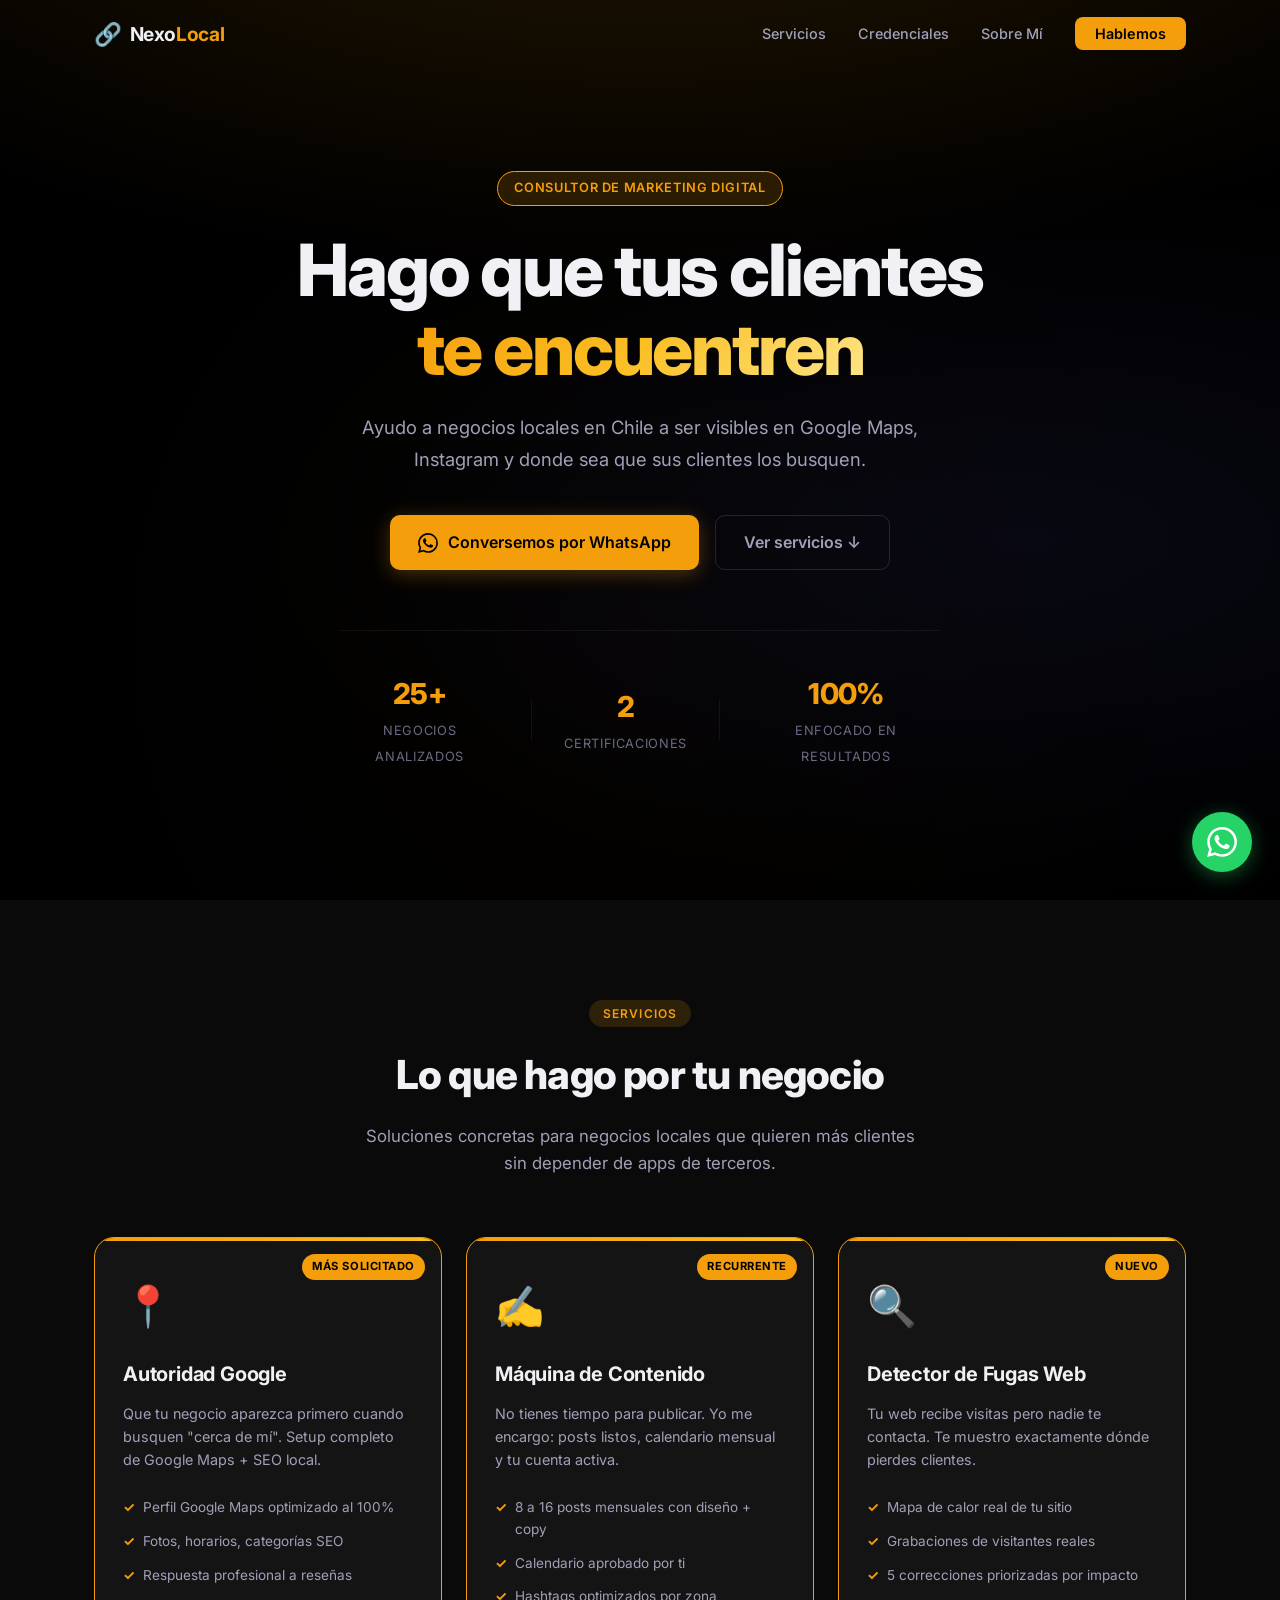
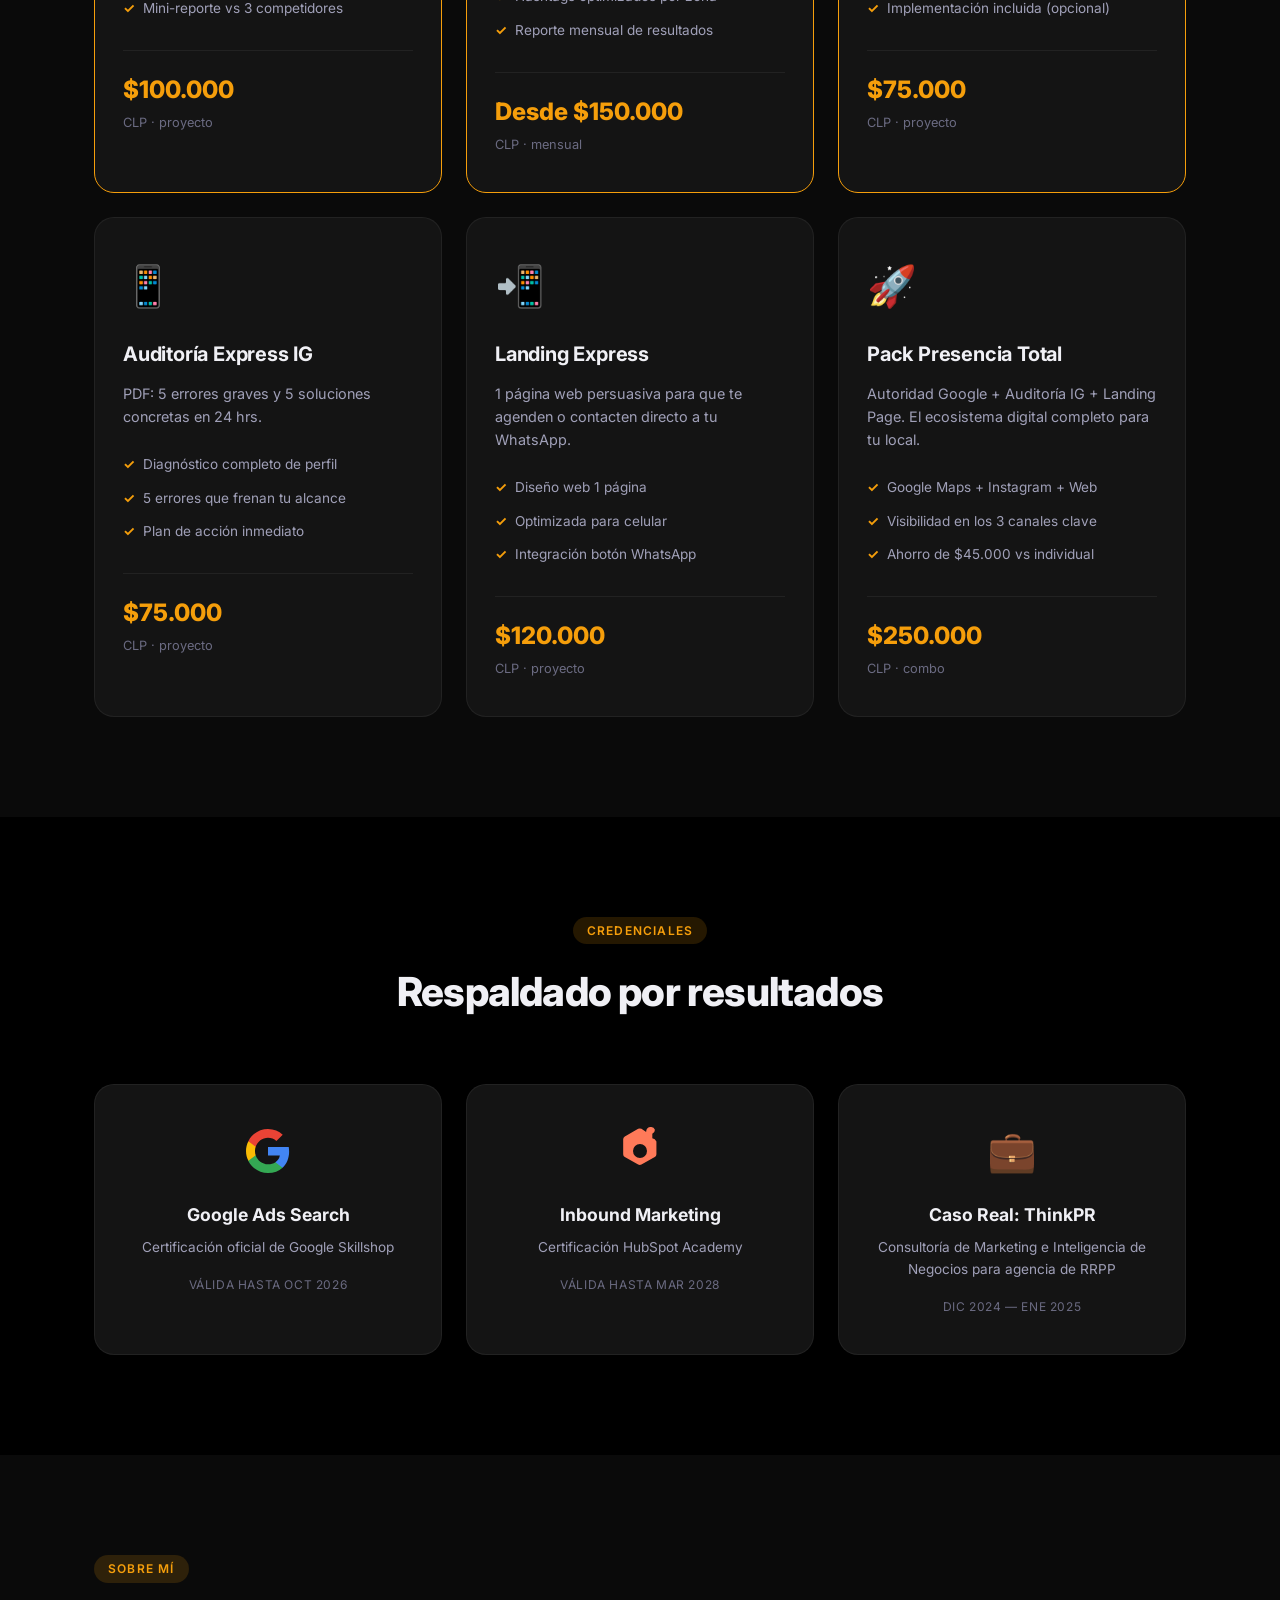
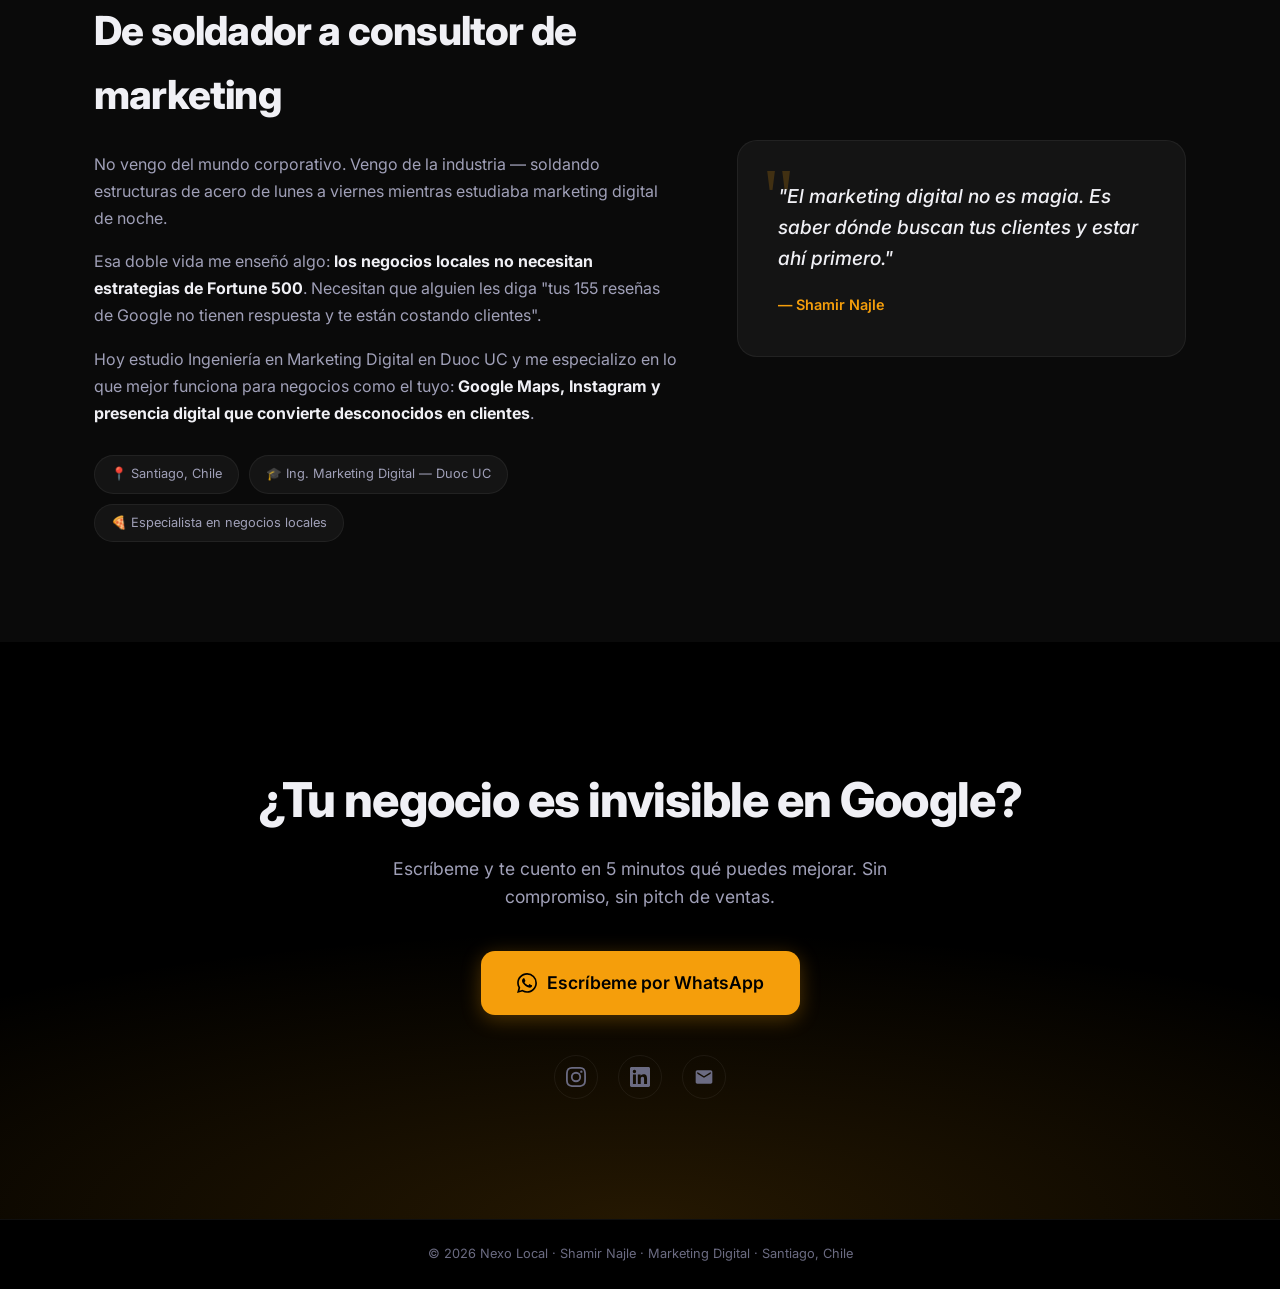
==== index.html @ 5f59056c "feat: restructure services with 3 hyper-niched offers (Autoridad Google, Máquina de Contenido, Detec" ====
<!DOCTYPE html>
<html lang="es">

<head>
    <meta charset="UTF-8">
    <meta name="viewport" content="width=device-width, initial-scale=1.0">
    <title>Nexo Local | Marketing Digital para Negocios Locales</title>
    <meta name="description"
        content="Consultor de Marketing Digital especializado en negocios locales. Google Maps, Instagram, presencia digital. Santiago, Chile.">

    <!-- Open Graph -->
    <meta property="og:title" content="Nexo Local | Marketing Digital para Negocios Locales">
    <meta property="og:description" content="Ayudo a negocios locales a ser visibles donde sus clientes los buscan.">
    <meta property="og:type" content="website">
    <meta property="og:locale" content="es_CL">

    <!-- Fonts -->
    <link rel="preconnect" href="https://fonts.googleapis.com">
    <link rel="preconnect" href="https://fonts.gstatic.com" crossorigin>
    <link href="https://fonts.googleapis.com/css2?family=Inter:wght@300;400;500;600;700;800&display=swap"
        rel="stylesheet">

    <!-- Styles -->
    <link rel="stylesheet" href="style.css">

    <!-- Favicon -->
    <link rel="icon" type="image/svg+xml"
        href="data:image/svg+xml,<svg xmlns='http://www.w3.org/2000/svg' viewBox='0 0 100 100'><text y='.9em' font-size='90'>🔗</text></svg>">
</head>

<body>
    <!-- Navigation -->
    <nav class="navbar" id="navbar">
        <div class="nav-container">
            <a href="#" class="nav-logo">
                <span class="logo-icon">🔗</span>
                <span class="logo-text">Nexo<span class="logo-accent">Local</span></span>
            </a>
            <ul class="nav-links" id="navLinks">
                <li><a href="#servicios">Servicios</a></li>
                <li><a href="#credenciales">Credenciales</a></li>
                <li><a href="#sobre-mi">Sobre Mí</a></li>
                <li><a href="#contacto" class="nav-cta">Hablemos</a></li>
            </ul>
            <button class="nav-toggle" id="navToggle" aria-label="Abrir menú">
                <span></span>
                <span></span>
                <span></span>
            </button>
        </div>
    </nav>

    <!-- Hero Section -->
    <section class="hero" id="hero">
        <div class="hero-bg"></div>
        <div class="hero-content">
            <div class="hero-badge animate-in">Consultor de Marketing Digital</div>
            <h1 class="hero-title animate-in">
                Hago que tus clientes <br>
                <span class="gradient-text">te encuentren</span>
            </h1>
            <p class="hero-subtitle animate-in">
                Ayudo a negocios locales en Chile a ser visibles en Google Maps, Instagram
                y donde sea que sus clientes los busquen.
            </p>
            <div class="hero-cta animate-in">
                <a href="https://wa.me/56956224411?text=Hola%20Shamir!%20Vi%20tu%20web%20y%20me%20interesa%20saber%20más."
                    class="btn btn-primary" target="_blank" rel="noopener">
                    <svg class="btn-icon" viewBox="0 0 24 24" fill="currentColor">
                        <path
                            d="M17.472 14.382c-.297-.149-1.758-.867-2.03-.967-.273-.099-.471-.148-.67.15-.197.297-.767.966-.94 1.164-.173.199-.347.223-.644.075-.297-.15-1.255-.463-2.39-1.475-.883-.788-1.48-1.761-1.653-2.059-.173-.297-.018-.458.13-.606.134-.133.298-.347.446-.52.149-.174.198-.298.298-.497.099-.198.05-.371-.025-.52-.075-.149-.669-1.612-.916-2.207-.242-.579-.487-.5-.669-.51-.173-.008-.371-.01-.57-.01-.198 0-.52.074-.792.372-.272.297-1.04 1.016-1.04 2.479 0 1.462 1.065 2.875 1.213 3.074.149.198 2.096 3.2 5.077 4.487.709.306 1.262.489 1.694.625.712.227 1.36.195 1.871.118.571-.085 1.758-.719 2.006-1.413.248-.694.248-1.289.173-1.413-.074-.124-.272-.198-.57-.347m-5.421 7.403h-.004a9.87 9.87 0 01-5.031-1.378l-.361-.214-3.741.982.998-3.648-.235-.374a9.86 9.86 0 01-1.51-5.26c.001-5.45 4.436-9.884 9.888-9.884 2.64 0 5.122 1.03 6.988 2.898a9.825 9.825 0 012.893 6.994c-.003 5.45-4.437 9.884-9.885 9.884m8.413-18.297A11.815 11.815 0 0012.05 0C5.495 0 .16 5.335.157 11.892c0 2.096.547 4.142 1.588 5.945L.057 24l6.305-1.654a11.882 11.882 0 005.683 1.448h.005c6.554 0 11.89-5.335 11.893-11.893a11.821 11.821 0 00-3.48-8.413z" />
                    </svg>
                    Conversemos por WhatsApp
                </a>
                <a href="#servicios" class="btn btn-secondary">Ver servicios ↓</a>
            </div>
            <div class="hero-stats animate-in">
                <div class="stat">
                    <span class="stat-number">25+</span>
                    <span class="stat-label">Negocios analizados</span>
                </div>
                <div class="stat-divider"></div>
                <div class="stat">
                    <span class="stat-number">2</span>
                    <span class="stat-label">Certificaciones</span>
                </div>
                <div class="stat-divider"></div>
                <div class="stat">
                    <span class="stat-number">100%</span>
                    <span class="stat-label">Enfocado en resultados</span>
                </div>
            </div>
        </div>
    </section>

    <!-- Services Section -->
    <section class="services" id="servicios">
        <div class="container">
            <div class="section-header animate-in">
                <span class="section-tag">Servicios</span>
                <h2 class="section-title">Lo que hago por tu negocio</h2>
                <p class="section-subtitle">Soluciones concretas para negocios locales que quieren más clientes sin
                    depender de apps de terceros.</p>
            </div>
            <div class="services-grid">
                <!-- HERO: Autoridad Google -->
                <div class="service-card featured animate-in">
                    <div class="card-badge">Más solicitado</div>
                    <div class="service-icon">📍</div>
                    <h3 class="service-title">Autoridad Google</h3>
                    <p class="service-desc">Que tu negocio aparezca primero cuando busquen "cerca de mí". Setup completo de Google Maps + SEO local.</p>
                    <ul class="service-features">
                        <li>Perfil Google Maps optimizado al 100%</li>
                        <li>Fotos, horarios, categorías SEO</li>
                        <li>Respuesta profesional a reseñas</li>
                        <li>Mini-reporte vs 3 competidores</li>
                    </ul>
                    <div class="service-price">
                        <span class="price-amount">$100.000</span>
                        <span class="price-period">CLP · proyecto</span>
                    </div>
                </div>
                <!-- HERO: Máquina de Contenido -->
                <div class="service-card featured animate-in">
                    <div class="card-badge">Recurrente</div>
                    <div class="service-icon">✍️</div>
                    <h3 class="service-title">Máquina de Contenido</h3>
                    <p class="service-desc">No tienes tiempo para publicar. Yo me encargo: posts listos, calendario mensual y tu cuenta activa.</p>
                    <ul class="service-features">
                        <li>8 a 16 posts mensuales con diseño + copy</li>
                        <li>Calendario aprobado por ti</li>
                        <li>Hashtags optimizados por zona</li>
                        <li>Reporte mensual de resultados</li>
                    </ul>
                    <div class="service-price">
                        <span class="price-amount">Desde $150.000</span>
                        <span class="price-period">CLP · mensual</span>
                    </div>
                </div>
                <!-- HERO: Detector de Fugas -->
                <div class="service-card featured animate-in">
                    <div class="card-badge">Nuevo</div>
                    <div class="service-icon">🔍</div>
                    <h3 class="service-title">Detector de Fugas Web</h3>
                    <p class="service-desc">Tu web recibe visitas pero nadie te contacta. Te muestro exactamente dónde pierdes clientes.</p>
                    <ul class="service-features">
                        <li>Mapa de calor real de tu sitio</li>
                        <li>Grabaciones de visitantes reales</li>
                        <li>5 correcciones priorizadas por impacto</li>
                        <li>Implementación incluida (opcional)</li>
                    </ul>
                    <div class="service-price">
                        <span class="price-amount">$75.000</span>
                        <span class="price-period">CLP · proyecto</span>
                    </div>
                </div>
                <!-- Micro: Auditoría IG -->
                <div class="service-card animate-in">
                    <div class="service-icon">📱</div>
                    <h3 class="service-title">Auditoría Express IG</h3>
                    <p class="service-desc">PDF: 5 errores graves y 5 soluciones concretas en 24 hrs.</p>
                    <ul class="service-features">
                        <li>Diagnóstico completo de perfil</li>
                        <li>5 errores que frenan tu alcance</li>
                        <li>Plan de acción inmediato</li>
                    </ul>
                    <div class="service-price">
                        <span class="price-amount">$75.000</span>
                        <span class="price-period">CLP · proyecto</span>
                    </div>
                </div>
                <!-- Micro: Landing -->
                <div class="service-card animate-in">
                    <div class="service-icon">📲</div>
                    <h3 class="service-title">Landing Express</h3>
                    <p class="service-desc">1 página web persuasiva para que te agenden o contacten directo a tu WhatsApp.</p>
                    <ul class="service-features">
                        <li>Diseño web 1 página</li>
                        <li>Optimizada para celular</li>
                        <li>Integración botón WhatsApp</li>
                    </ul>
                    <div class="service-price">
                        <span class="price-amount">$120.000</span>
                        <span class="price-period">CLP · proyecto</span>
                    </div>
                </div>
                <!-- Combo -->
                <div class="service-card animate-in">
                    <div class="service-icon">🚀</div>
                    <h3 class="service-title">Pack Presencia Total</h3>
                    <p class="service-desc">Autoridad Google + Auditoría IG + Landing Page. El ecosistema digital completo para tu local.</p>
                    <ul class="service-features">
                        <li>Google Maps + Instagram + Web</li>
                        <li>Visibilidad en los 3 canales clave</li>
                        <li>Ahorro de $45.000 vs individual</li>
                    </ul>
                    <div class="service-price">
                        <span class="price-amount">$250.000</span>
                        <span class="price-period">CLP · combo</span>
                    </div>
                </div>
            </div>
        </div>
    </section>

    <!-- Credentials Section -->
    <section class="credentials" id="credenciales">
        <div class="container">
            <div class="section-header animate-in">
                <span class="section-tag">Credenciales</span>
                <h2 class="section-title">Respaldado por resultados</h2>
            </div>
            <div class="credentials-grid">
                <div class="credential-card animate-in">
                    <div class="credential-logo">
                        <svg viewBox="0 0 24 24" fill="currentColor" class="google-icon">
                            <path
                                d="M22.56 12.25c0-.78-.07-1.53-.2-2.25H12v4.26h5.92a5.06 5.06 0 01-2.2 3.32v2.77h3.57c2.08-1.92 3.28-4.74 3.28-8.1z"
                                fill="#4285F4" />
                            <path
                                d="M12 23c2.97 0 5.46-.98 7.28-2.66l-3.57-2.77c-.98.66-2.23 1.06-3.71 1.06-2.86 0-5.29-1.93-6.16-4.53H2.18v2.84C3.99 20.53 7.7 23 12 23z"
                                fill="#34A853" />
                            <path
                                d="M5.84 14.09c-.22-.66-.35-1.36-.35-2.09s.13-1.43.35-2.09V7.07H2.18C1.43 8.55 1 10.22 1 12s.43 3.45 1.18 4.93l2.85-2.22.81-.62z"
                                fill="#FBBC05" />
                            <path
                                d="M12 5.38c1.62 0 3.06.56 4.21 1.64l3.15-3.15C17.45 2.09 14.97 1 12 1 7.7 1 3.99 3.47 2.18 7.07l3.66 2.84c.87-2.6 3.3-4.53 6.16-4.53z"
                                fill="#EA4335" />
                        </svg>
                    </div>
                    <h3>Google Ads Search</h3>
                    <p>Certificación oficial de Google Skillshop</p>
                    <span class="credential-date">Válida hasta Oct 2026</span>
                </div>
                <div class="credential-card animate-in">
                    <div class="credential-logo">
                        <svg viewBox="0 0 24 24" fill="#FF7A59" class="hubspot-icon">
                            <path
                                d="M18.16 5.67V3.39a2.19 2.19 0 001.3-2A2.2 2.2 0 0017.27 0a2.2 2.2 0 00-2.19 2.19v.37L12.72.93a1.64 1.64 0 00-1.64 0L4.41 4.69a1.64 1.64 0 00-.82 1.42v7.51a1.64 1.64 0 00.82 1.42l6.67 3.76a1.64 1.64 0 001.64 0l6.67-3.76a1.64 1.64 0 00.82-1.42V7.21a2.78 2.78 0 00-2.05-1.54zM12 15.5a3.5 3.5 0 110-7 3.5 3.5 0 010 7z" />
                        </svg>
                    </div>
                    <h3>Inbound Marketing</h3>
                    <p>Certificación HubSpot Academy</p>
                    <span class="credential-date">Válida hasta Mar 2028</span>
                </div>
                <div class="credential-card animate-in">
                    <div class="credential-logo">
                        <span class="case-icon">💼</span>
                    </div>
                    <h3>Caso Real: ThinkPR</h3>
                    <p>Consultoría de Marketing e Inteligencia de Negocios para agencia de RRPP</p>
                    <span class="credential-date">Dic 2024 — Ene 2025</span>
                </div>
            </div>
        </div>
    </section>

    <!-- About Section -->
    <section class="about" id="sobre-mi">
        <div class="container">
            <div class="about-grid">
                <div class="about-content animate-in">
                    <span class="section-tag">Sobre Mí</span>
                    <h2 class="section-title">De soldador a consultor de marketing</h2>
                    <p>No vengo del mundo corporativo. Vengo de la industria — soldando estructuras de acero de lunes a
                        viernes mientras estudiaba marketing digital de noche.</p>
                    <p>Esa doble vida me enseñó algo: <strong>los negocios locales no necesitan estrategias de Fortune
                            500</strong>. Necesitan que alguien les diga "tus 155 reseñas de Google no tienen respuesta
                        y te están costando clientes".</p>
                    <p>Hoy estudio Ingeniería en Marketing Digital en Duoc UC y me especializo en lo que mejor funciona
                        para negocios como el tuyo: <strong>Google Maps, Instagram y presencia digital que convierte
                            desconocidos en clientes</strong>.</p>
                    <div class="about-tags">
                        <span class="tag">📍 Santiago, Chile</span>
                        <span class="tag">🎓 Ing. Marketing Digital — Duoc UC</span>
                        <span class="tag">🍕 Especialista en negocios locales</span>
                    </div>
                </div>
                <div class="about-visual animate-in">
                    <div class="about-card">
                        <div class="about-quote">
                            "El marketing digital no es magia. Es saber dónde buscan tus clientes y estar ahí primero."
                        </div>
                        <div class="about-author">— Shamir Najle</div>
                    </div>
                </div>
            </div>
        </div>
    </section>

    <!-- CTA Section -->
    <section class="cta-section" id="contacto">
        <div class="container">
            <div class="cta-content animate-in">
                <h2 class="cta-title">¿Tu negocio es invisible en Google?</h2>
                <p class="cta-subtitle">Escríbeme y te cuento en 5 minutos qué puedes mejorar. Sin compromiso, sin pitch
                    de ventas.</p>
                <div class="cta-buttons">
                    <a href="https://wa.me/56956224411?text=Hola%20Shamir!%20Vi%20tu%20web%20y%20me%20interesa%20saber%20más."
                        class="btn btn-primary btn-large" target="_blank" rel="noopener">
                        <svg class="btn-icon" viewBox="0 0 24 24" fill="currentColor">
                            <path
                                d="M17.472 14.382c-.297-.149-1.758-.867-2.03-.967-.273-.099-.471-.148-.67.15-.197.297-.767.966-.94 1.164-.173.199-.347.223-.644.075-.297-.15-1.255-.463-2.39-1.475-.883-.788-1.48-1.761-1.653-2.059-.173-.297-.018-.458.13-.606.134-.133.298-.347.446-.52.149-.174.198-.298.298-.497.099-.198.05-.371-.025-.52-.075-.149-.669-1.612-.916-2.207-.242-.579-.487-.5-.669-.51-.173-.008-.371-.01-.57-.01-.198 0-.52.074-.792.372-.272.297-1.04 1.016-1.04 2.479 0 1.462 1.065 2.875 1.213 3.074.149.198 2.096 3.2 5.077 4.487.709.306 1.262.489 1.694.625.712.227 1.36.195 1.871.118.571-.085 1.758-.719 2.006-1.413.248-.694.248-1.289.173-1.413-.074-.124-.272-.198-.57-.347m-5.421 7.403h-.004a9.87 9.87 0 01-5.031-1.378l-.361-.214-3.741.982.998-3.648-.235-.374a9.86 9.86 0 01-1.51-5.26c.001-5.45 4.436-9.884 9.888-9.884 2.64 0 5.122 1.03 6.988 2.898a9.825 9.825 0 012.893 6.994c-.003 5.45-4.437 9.884-9.885 9.884m8.413-18.297A11.815 11.815 0 0012.05 0C5.495 0 .16 5.335.157 11.892c0 2.096.547 4.142 1.588 5.945L.057 24l6.305-1.654a11.882 11.882 0 005.683 1.448h.005c6.554 0 11.89-5.335 11.893-11.893a11.821 11.821 0 00-3.48-8.413z" />
                        </svg>
                        Escríbeme por WhatsApp
                    </a>
                </div>
                <div class="cta-socials">
                    <a href="https://www.instagram.com/shamirmkt/" target="_blank" rel="noopener"
                        aria-label="Instagram">
                        <svg viewBox="0 0 24 24" fill="currentColor">
                            <path
                                d="M12 2.163c3.204 0 3.584.012 4.85.07 3.252.148 4.771 1.691 4.919 4.919.058 1.265.069 1.645.069 4.849 0 3.205-.012 3.584-.069 4.849-.149 3.225-1.664 4.771-4.919 4.919-1.266.058-1.644.07-4.85.07-3.204 0-3.584-.012-4.849-.07-3.26-.149-4.771-1.699-4.919-4.92-.058-1.265-.07-1.644-.07-4.849 0-3.204.013-3.583.07-4.849.149-3.227 1.664-4.771 4.919-4.919 1.266-.057 1.645-.069 4.849-.069zM12 0C8.741 0 8.333.014 7.053.072 2.695.272.273 2.69.073 7.052.014 8.333 0 8.741 0 12c0 3.259.014 3.668.072 4.948.2 4.358 2.618 6.78 6.98 6.98C8.333 23.986 8.741 24 12 24c3.259 0 3.668-.014 4.948-.072 4.354-.2 6.782-2.618 6.979-6.98.059-1.28.073-1.689.073-4.948 0-3.259-.014-3.667-.072-4.947-.196-4.354-2.617-6.78-6.979-6.98C15.668.014 15.259 0 12 0zm0 5.838a6.162 6.162 0 100 12.324 6.162 6.162 0 000-12.324zM12 16a4 4 0 110-8 4 4 0 010 8zm6.406-11.845a1.44 1.44 0 100 2.881 1.44 1.44 0 000-2.881z" />
                        </svg>
                    </a>
                    <a href="https://www.linkedin.com/in/shamir-najle-squella" target="_blank" rel="noopener"
                        aria-label="LinkedIn">
                        <svg viewBox="0 0 24 24" fill="currentColor">
                            <path
                                d="M20.447 20.452h-3.554v-5.569c0-1.328-.027-3.037-1.852-3.037-1.853 0-2.136 1.445-2.136 2.939v5.667H9.351V9h3.414v1.561h.046c.477-.9 1.637-1.85 3.37-1.85 3.601 0 4.267 2.37 4.267 5.455v6.286zM5.337 7.433a2.062 2.062 0 01-2.063-2.065 2.064 2.064 0 112.063 2.065zm1.782 13.019H3.555V9h3.564v11.452zM22.225 0H1.771C.792 0 0 .774 0 1.729v20.542C0 23.227.792 24 1.771 24h20.451C23.2 24 24 23.227 24 22.271V1.729C24 .774 23.2 0 22.222 0h.003z" />
                        </svg>
                    </a>
                    <a href="mailto:shamir.najlemkt@gmail.com" aria-label="Email">
                        <svg viewBox="0 0 24 24" fill="currentColor">
                            <path
                                d="M20 4H4c-1.1 0-1.99.9-1.99 2L2 18c0 1.1.9 2 2 2h16c1.1 0 2-.9 2-2V6c0-1.1-.9-2-2-2zm0 4l-8 5-8-5V6l8 5 8-5v2z" />
                        </svg>
                    </a>
                </div>
            </div>
        </div>
    </section>

    <!-- Footer -->
    <footer class="footer">
        <div class="container">
            <p>© 2026 Nexo Local · Shamir Najle · Marketing Digital · Santiago, Chile</p>
        </div>
    </footer>

    <!-- WhatsApp Floating Button -->
    <a href="https://wa.me/56956224411?text=Hola%20Shamir!%20Vi%20tu%20web%20y%20me%20interesa%20saber%20más."
        class="wa-float" target="_blank" rel="noopener" aria-label="WhatsApp">
        <svg viewBox="0 0 24 24" fill="currentColor">
            <path
                d="M17.472 14.382c-.297-.149-1.758-.867-2.03-.967-.273-.099-.471-.148-.67.15-.197.297-.767.966-.94 1.164-.173.199-.347.223-.644.075-.297-.15-1.255-.463-2.39-1.475-.883-.788-1.48-1.761-1.653-2.059-.173-.297-.018-.458.13-.606.134-.133.298-.347.446-.52.149-.174.198-.298.298-.497.099-.198.05-.371-.025-.52-.075-.149-.669-1.612-.916-2.207-.242-.579-.487-.5-.669-.51-.173-.008-.371-.01-.57-.01-.198 0-.52.074-.792.372-.272.297-1.04 1.016-1.04 2.479 0 1.462 1.065 2.875 1.213 3.074.149.198 2.096 3.2 5.077 4.487.709.306 1.262.489 1.694.625.712.227 1.36.195 1.871.118.571-.085 1.758-.719 2.006-1.413.248-.694.248-1.289.173-1.413-.074-.124-.272-.198-.57-.347m-5.421 7.403h-.004a9.87 9.87 0 01-5.031-1.378l-.361-.214-3.741.982.998-3.648-.235-.374a9.86 9.86 0 01-1.51-5.26c.001-5.45 4.436-9.884 9.888-9.884 2.64 0 5.122 1.03 6.988 2.898a9.825 9.825 0 012.893 6.994c-.003 5.45-4.437 9.884-9.885 9.884m8.413-18.297A11.815 11.815 0 0012.05 0C5.495 0 .16 5.335.157 11.892c0 2.096.547 4.142 1.588 5.945L.057 24l6.305-1.654a11.882 11.882 0 005.683 1.448h.005c6.554 0 11.89-5.335 11.893-11.893a11.821 11.821 0 00-3.48-8.413z" />
        </svg>
    </a>

    <script src="script.js"></script>
</body>

</html>
---- style.css ----
/* ============================================
   NEXO LOCAL — Landing Page Styles
   Dark mode premium · Amber accents · Inter font
============================================ */

/* CSS Variables */
:root {
    --bg-primary: #000000;
    --bg-secondary: #0a0a0a;
    --bg-card: #141414;
    --bg-card-hover: #1c1c1c;
    --text-primary: #f0f0f5;
    --text-secondary: #a0a0b8;
    --text-muted: #6b6b82;
    --accent: #f59e0b;
    --accent-light: #fbbf24;
    --accent-dark: #d97706;
    --accent-glow: rgba(245, 158, 11, 0.15);
    --accent-glow-strong: rgba(245, 158, 11, 0.3);
    --border: rgba(255, 255, 255, 0.06);
    --border-hover: rgba(255, 255, 255, 0.12);
    --wa-green: #25D366;
    --radius: 12px;
    --radius-lg: 20px;
    --transition: 0.3s cubic-bezier(0.4, 0, 0.2, 1);
    --max-width: 1140px;
}

/* Reset */
*, *::before, *::after { margin: 0; padding: 0; box-sizing: border-box; }
html { scroll-behavior: smooth; scroll-padding-top: 80px; }
body { font-family: 'Inter', -apple-system, BlinkMacSystemFont, sans-serif; background-color: var(--bg-primary); color: var(--text-primary); line-height: 1.6; -webkit-font-smoothing: antialiased; -moz-osx-font-smoothing: grayscale; overflow-x: hidden; }
a { color: inherit; text-decoration: none; }
ul { list-style: none; }
img { max-width: 100%; height: auto; }
.container { max-width: var(--max-width); margin: 0 auto; padding: 0 24px; }

/* NAVBAR */
.navbar { position: fixed; top: 0; left: 0; right: 0; z-index: 1000; padding: 16px 0; transition: var(--transition); background: transparent; }
.navbar.scrolled { background: rgba(0, 0, 0, 0.85); backdrop-filter: blur(20px); -webkit-backdrop-filter: blur(20px); border-bottom: 1px solid var(--border); padding: 12px 0; }
.nav-container { max-width: var(--max-width); margin: 0 auto; padding: 0 24px; display: flex; align-items: center; justify-content: space-between; }
.nav-logo { display: flex; align-items: center; gap: 8px; font-weight: 700; font-size: 1.2rem; letter-spacing: -0.02em; }
.logo-icon { font-size: 1.4rem; }
.logo-accent { color: var(--accent); }
.nav-links { display: flex; align-items: center; gap: 32px; }
.nav-links a { font-size: 0.9rem; font-weight: 500; color: var(--text-secondary); transition: var(--transition); position: relative; }
.nav-links a:hover { color: var(--text-primary); }
.nav-links a::after { content: ''; position: absolute; bottom: -4px; left: 0; width: 0; height: 2px; background: var(--accent); transition: var(--transition); border-radius: 1px; }
.nav-links a:hover::after { width: 100%; }
.nav-cta { background: var(--accent) !important; color: var(--bg-primary) !important; padding: 8px 20px; border-radius: 8px; font-weight: 600 !important; }
.nav-cta::after { display: none !important; }
.nav-cta:hover { background: var(--accent-light) !important; transform: translateY(-1px); }
.nav-toggle { display: none; flex-direction: column; gap: 5px; background: none; border: none; cursor: pointer; padding: 4px; }
.nav-toggle span { width: 24px; height: 2px; background: var(--text-primary); transition: var(--transition); border-radius: 2px; }

/* HERO */
.hero { min-height: 100vh; display: flex; align-items: center; position: relative; overflow: hidden; padding: 120px 0 80px; }
.hero-bg { position: absolute; inset: 0; background: radial-gradient(ellipse 80% 50% at 50% -20%, var(--accent-glow), transparent), radial-gradient(ellipse 60% 40% at 80% 60%, rgba(99, 102, 241, 0.08), transparent), var(--bg-primary); z-index: 0; }
.hero-bg::after { content: ''; position: absolute; inset: 0; background: url('data:image/svg+xml,<svg xmlns="http://www.w3.org/2000/svg" viewBox="0 0 800 800"><defs><radialGradient id="a" cx="400" cy="400" r="400" gradientUnits="userSpaceOnUse"><stop offset="0" stop-color="%23f59e0b" stop-opacity=".03"/><stop offset="1" stop-color="%23f59e0b" stop-opacity="0"/></radialGradient></defs><rect fill="url(%23a)" width="800" height="800"/></svg>'); background-size: cover; opacity: 0.5; }
.hero-content { position: relative; z-index: 1; max-width: var(--max-width); margin: 0 auto; padding: 0 24px; text-align: center; }
.hero-badge { display: inline-block; padding: 6px 16px; border-radius: 50px; border: 1px solid var(--accent); color: var(--accent); font-size: 0.8rem; font-weight: 600; letter-spacing: 0.05em; text-transform: uppercase; margin-bottom: 24px; background: var(--accent-glow); }
.hero-title { font-size: clamp(2.5rem, 6vw, 4.5rem); font-weight: 800; line-height: 1.1; letter-spacing: -0.03em; margin-bottom: 24px; }
.gradient-text { background: linear-gradient(135deg, var(--accent), var(--accent-light), #fde68a); -webkit-background-clip: text; -webkit-text-fill-color: transparent; background-clip: text; }
.hero-subtitle { font-size: 1.15rem; color: var(--text-secondary); max-width: 580px; margin: 0 auto 40px; line-height: 1.7; }
.hero-cta { display: flex; gap: 16px; justify-content: center; flex-wrap: wrap; margin-bottom: 60px; }

/* Buttons */
.btn { display: inline-flex; align-items: center; gap: 10px; padding: 14px 28px; border-radius: 10px; font-weight: 600; font-size: 1rem; transition: var(--transition); cursor: pointer; border: none; font-family: inherit; }
.btn-icon { width: 20px; height: 20px; flex-shrink: 0; }
.btn-primary { background: var(--accent); color: var(--bg-primary); box-shadow: 0 4px 20px var(--accent-glow-strong); }
.btn-primary:hover { background: var(--accent-light); transform: translateY(-2px); box-shadow: 0 8px 30px var(--accent-glow-strong); }
.btn-secondary { background: transparent; color: var(--text-secondary); border: 1px solid var(--border-hover); }
.btn-secondary:hover { color: var(--text-primary); border-color: var(--text-muted); background: rgba(255, 255, 255, 0.03); }
.btn-large { padding: 18px 36px; font-size: 1.1rem; border-radius: 14px; }

/* Hero Stats */
.hero-stats { display: flex; justify-content: center; align-items: center; gap: 32px; padding-top: 40px; border-top: 1px solid var(--border); max-width: 600px; margin: 0 auto; }
.stat { text-align: center; }
.stat-number { display: block; font-size: 1.8rem; font-weight: 800; color: var(--accent); letter-spacing: -0.02em; }
.stat-label { font-size: 0.8rem; color: var(--text-muted); text-transform: uppercase; letter-spacing: 0.05em; }
.stat-divider { width: 1px; height: 40px; background: var(--border); }

/* SECTIONS COMMON */
.section-header { text-align: center; margin-bottom: 60px; }
.section-tag { display: inline-block; padding: 4px 14px; background: var(--accent-glow); color: var(--accent); font-size: 0.75rem; font-weight: 600; text-transform: uppercase; letter-spacing: 0.1em; border-radius: 50px; margin-bottom: 16px; }
.section-title { font-size: clamp(1.8rem, 3.5vw, 2.5rem); font-weight: 800; letter-spacing: -0.02em; margin-bottom: 16px; }
.section-subtitle { color: var(--text-secondary); max-width: 560px; margin: 0 auto; font-size: 1.05rem; }

/* SERVICES */
.services { padding: 100px 0; background: var(--bg-secondary); }
.services-grid { display: grid; grid-template-columns: repeat(3, 1fr); gap: 24px; }
.service-card { background: var(--bg-card); border: 1px solid var(--border); border-radius: var(--radius-lg); padding: 36px 28px; transition: var(--transition); position: relative; overflow: hidden; }
.service-card::before { content: ''; position: absolute; top: 0; left: 0; right: 0; height: 3px; background: transparent; transition: var(--transition); }
.service-card:hover { border-color: var(--border-hover); transform: translateY(-4px); box-shadow: 0 20px 40px rgba(0, 0, 0, 0.3); }
.service-card:hover::before { background: var(--accent); }
.service-card.featured { border-color: var(--accent); }
.service-card.featured::before { background: linear-gradient(90deg, var(--accent), var(--accent-light)); height: 3px; }
.card-badge { position: absolute; top: 16px; right: 16px; background: var(--accent); color: var(--bg-primary); font-size: 0.7rem; font-weight: 700; padding: 4px 10px; border-radius: 50px; text-transform: uppercase; letter-spacing: 0.05em; }
.service-icon { font-size: 2.5rem; margin-bottom: 20px; }
.service-title { font-size: 1.25rem; font-weight: 700; margin-bottom: 12px; letter-spacing: -0.01em; }
.service-desc { color: var(--text-secondary); font-size: 0.9rem; margin-bottom: 20px; line-height: 1.6; }
.service-features { margin-bottom: 24px; }
.service-features li { padding: 6px 0; font-size: 0.85rem; color: var(--text-secondary); position: relative; padding-left: 20px; }
.service-features li::before { content: '✓'; position: absolute; left: 0; color: var(--accent); font-weight: 700; }
.service-price { padding-top: 20px; border-top: 1px solid var(--border); }
.price-amount { font-size: 1.5rem; font-weight: 800; color: var(--accent); }
.price-period { display: block; font-size: 0.8rem; color: var(--text-muted); margin-top: 4px; }

/* CREDENTIALS */
.credentials { padding: 100px 0; }
.credentials-grid { display: grid; grid-template-columns: repeat(3, 1fr); gap: 24px; }
.credential-card { background: var(--bg-card); border: 1px solid var(--border); border-radius: var(--radius-lg); padding: 36px 28px; text-align: center; transition: var(--transition); }
.credential-card:hover { border-color: var(--border-hover); transform: translateY(-2px); }
.credential-logo { width: 60px; height: 60px; margin: 0 auto 20px; display: flex; align-items: center; justify-content: center; }
.google-icon, .hubspot-icon { width: 48px; height: 48px; }
.case-icon { font-size: 2.5rem; }
.credential-card h3 { font-size: 1.1rem; font-weight: 700; margin-bottom: 8px; }
.credential-card p { color: var(--text-secondary); font-size: 0.85rem; margin-bottom: 12px; }
.credential-date { font-size: 0.75rem; color: var(--text-muted); text-transform: uppercase; letter-spacing: 0.05em; }

/* ABOUT */
.about { padding: 100px 0; background: var(--bg-secondary); }
.about-grid { display: grid; grid-template-columns: 1.3fr 1fr; gap: 60px; align-items: center; }
.about-content .section-tag { margin-bottom: 16px; }
.about-content .section-title { text-align: left; margin-bottom: 24px; }
.about-content p { color: var(--text-secondary); font-size: 1rem; margin-bottom: 16px; line-height: 1.7; }
.about-content strong { color: var(--text-primary); }
.about-tags { display: flex; flex-wrap: wrap; gap: 10px; margin-top: 28px; }
.tag { background: var(--bg-card); border: 1px solid var(--border); padding: 8px 16px; border-radius: 50px; font-size: 0.8rem; color: var(--text-secondary); }
.about-card { background: var(--bg-card); border: 1px solid var(--border); border-radius: var(--radius-lg); padding: 40px; position: relative; }
.about-card::before { content: '"'; position: absolute; top: 16px; left: 24px; font-size: 5rem; color: var(--accent); opacity: 0.2; font-family: Georgia, serif; line-height: 1; }
.about-quote { font-size: 1.2rem; font-weight: 500; font-style: italic; line-height: 1.6; color: var(--text-primary); position: relative; z-index: 1; }
.about-author { margin-top: 20px; font-size: 0.9rem; color: var(--accent); font-weight: 600; }

/* CTA SECTION */
.cta-section { padding: 120px 0; text-align: center; position: relative; overflow: hidden; }
.cta-section::before { content: ''; position: absolute; inset: 0; background: radial-gradient(ellipse 80% 50% at 50% 100%, var(--accent-glow), transparent); z-index: 0; }
.cta-content { position: relative; z-index: 1; }
.cta-title { font-size: clamp(2rem, 4vw, 3rem); font-weight: 800; letter-spacing: -0.02em; margin-bottom: 16px; }
.cta-subtitle { color: var(--text-secondary); font-size: 1.1rem; max-width: 500px; margin: 0 auto 40px; }
.cta-buttons { margin-bottom: 40px; }
.cta-socials { display: flex; justify-content: center; gap: 20px; }
.cta-socials a { width: 44px; height: 44px; display: flex; align-items: center; justify-content: center; border-radius: 50%; border: 1px solid var(--border); color: var(--text-muted); transition: var(--transition); }
.cta-socials a:hover { color: var(--accent); border-color: var(--accent); background: var(--accent-glow); transform: translateY(-2px); }
.cta-socials svg { width: 20px; height: 20px; }

/* FOOTER */
.footer { padding: 24px 0; text-align: center; border-top: 1px solid var(--border); font-size: 0.8rem; color: var(--text-muted); }

/* WHATSAPP FLOAT */
.wa-float { position: fixed; bottom: 28px; right: 28px; width: 60px; height: 60px; background: var(--wa-green); border-radius: 50%; display: flex; align-items: center; justify-content: center; z-index: 999; transition: var(--transition); box-shadow: 0 4px 20px rgba(37, 211, 102, 0.4); }
.wa-float:hover { transform: scale(1.1) translateY(-2px); box-shadow: 0 8px 30px rgba(37, 211, 102, 0.5); }
.wa-float svg { width: 30px; height: 30px; fill: white; }

/* ANIMATIONS */
.animate-in { opacity: 0; transform: translateY(30px); transition: opacity 0.6s ease, transform 0.6s ease; }
.animate-in.visible { opacity: 1; transform: translateY(0); }
.services-grid .animate-in:nth-child(1) { transition-delay: 0.1s; }
.services-grid .animate-in:nth-child(2) { transition-delay: 0.2s; }
.services-grid .animate-in:nth-child(3) { transition-delay: 0.3s; }
.credentials-grid .animate-in:nth-child(1) { transition-delay: 0.1s; }
.credentials-grid .animate-in:nth-child(2) { transition-delay: 0.2s; }
.credentials-grid .animate-in:nth-child(3) { transition-delay: 0.3s; }

/* RESPONSIVE */
@media (max-width: 900px) {
    .services-grid, .credentials-grid { grid-template-columns: 1fr; max-width: 480px; margin: 0 auto; }
    .about-grid { grid-template-columns: 1fr; gap: 40px; }
    .about-content .section-title { text-align: center; }
    .about-content .section-tag { display: block; text-align: center; }
    .about-content p { text-align: center; }
    .about-tags { justify-content: center; }
}

@media (max-width: 768px) {
    .nav-links { display: none; position: fixed; top: 0; left: 0; right: 0; bottom: 0; background: rgba(0, 0, 0, 0.97); backdrop-filter: blur(20px); flex-direction: column; justify-content: center; align-items: center; gap: 28px; z-index: 999; }
    .nav-links.active { display: flex; }
    .nav-links a { font-size: 1.3rem; color: var(--text-primary); }
    .nav-toggle { display: flex; z-index: 1001; }
    .nav-toggle.active span:nth-child(1) { transform: rotate(45deg) translate(5px, 5px); }
    .nav-toggle.active span:nth-child(2) { opacity: 0; }
    .nav-toggle.active span:nth-child(3) { transform: rotate(-45deg) translate(5px, -5px); }
    .hero { padding: 100px 0 60px; }
    .hero-stats { flex-direction: column; gap: 20px; }
    .stat-divider { width: 40px; height: 1px; }
    .hero-cta { flex-direction: column; align-items: center; }
    .btn { width: 100%; max-width: 320px; justify-content: center; }
    .cta-section { padding: 80px 0; }
    .wa-float { bottom: 20px; right: 20px; width: 56px; height: 56px; }
}
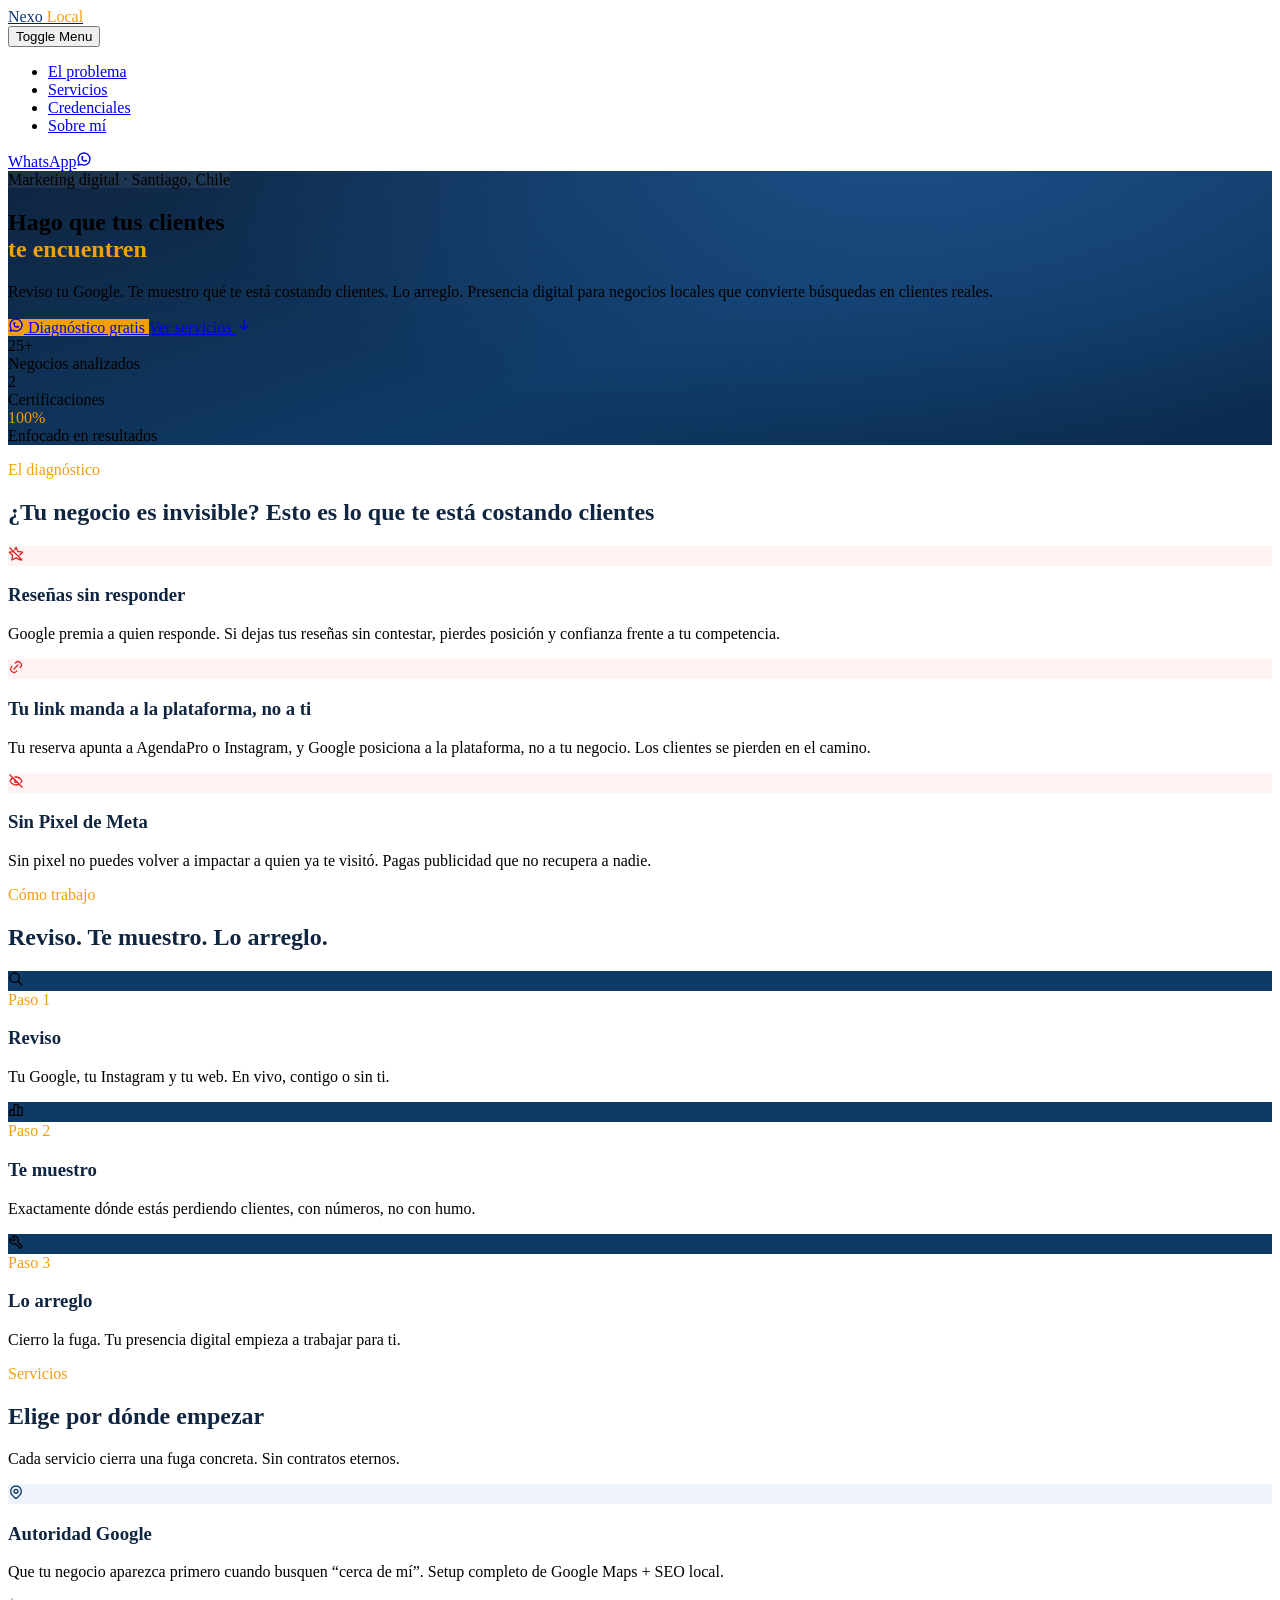
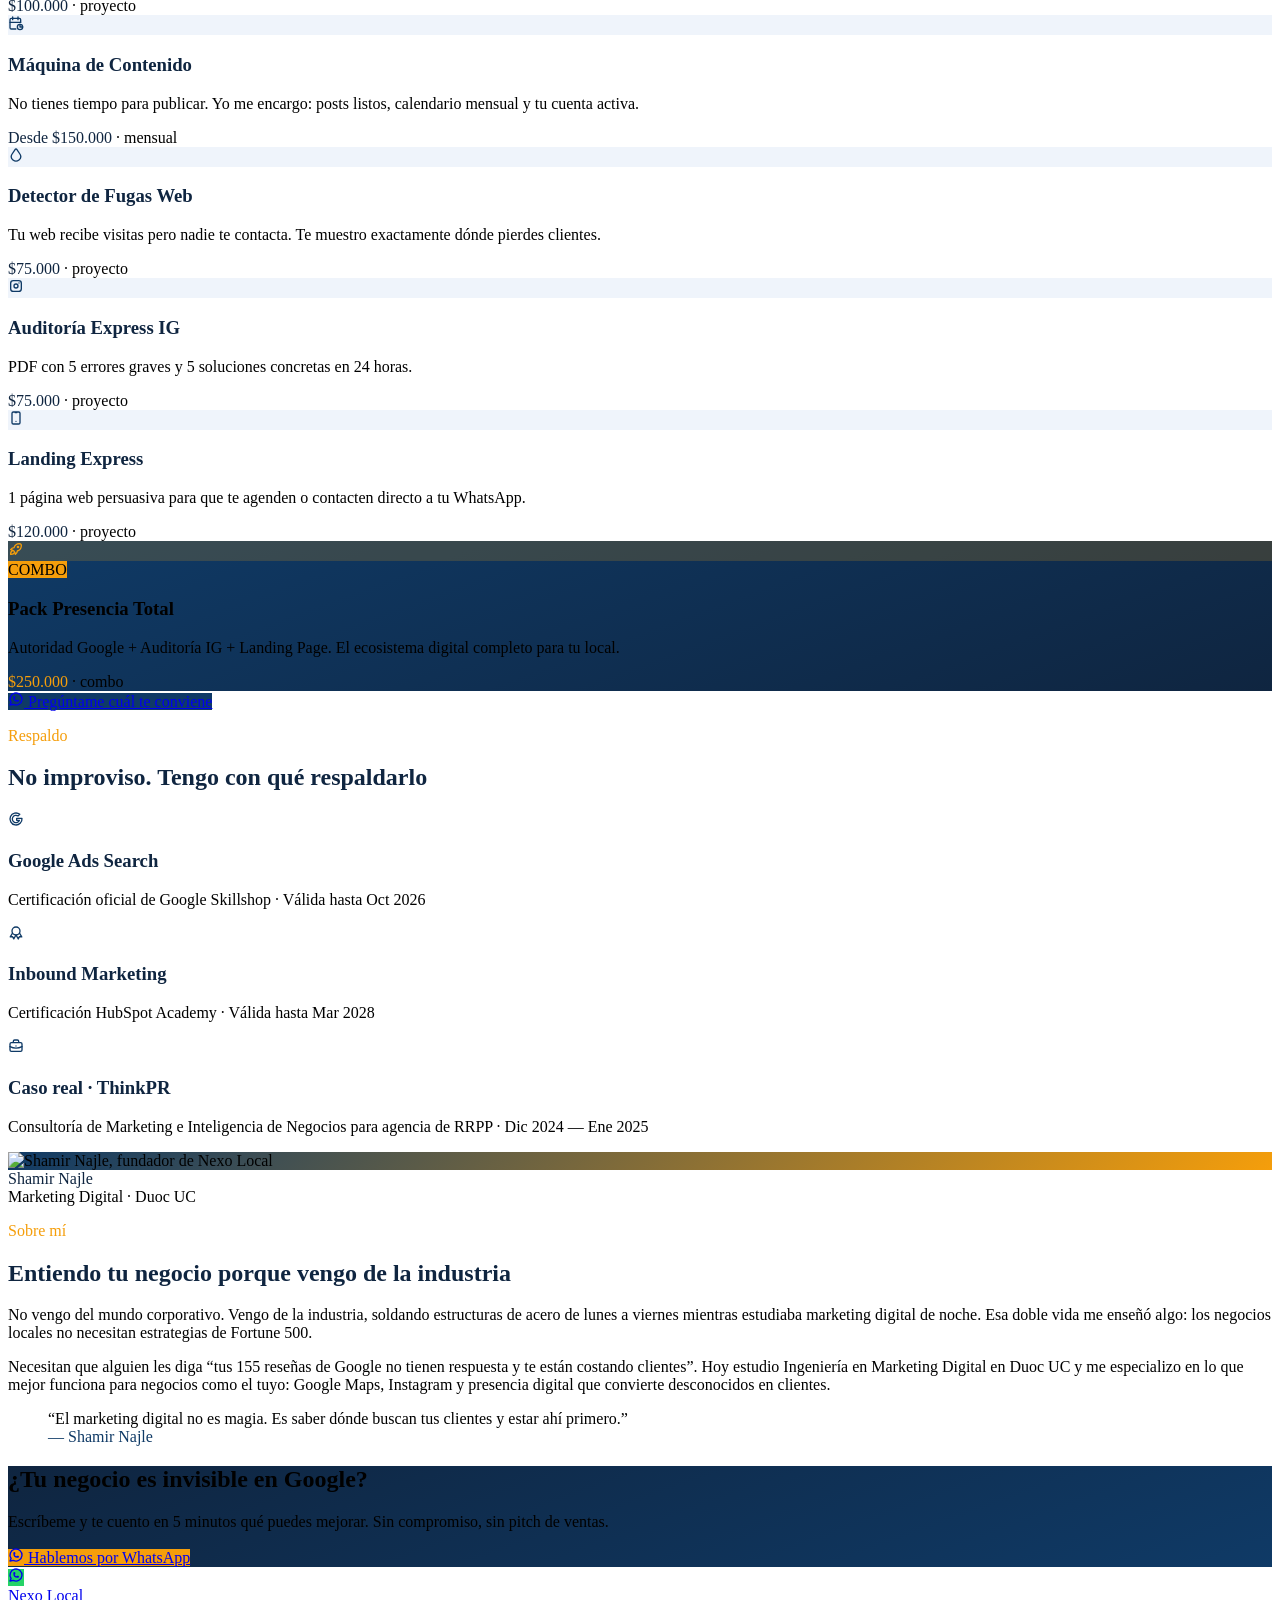
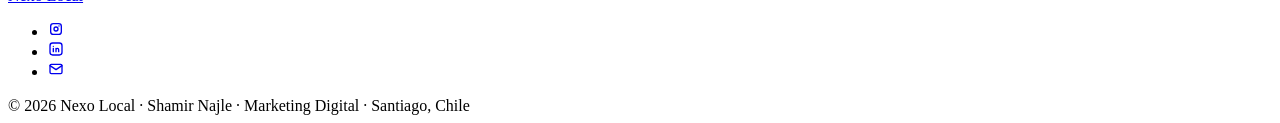
==== commit a327678f: "Fix: responsive CSS + .nojekyll + asset paths" ====
--- a/index.html
+++ b/index.html
@@ -1,353 +1 @@
-<!DOCTYPE html>
-<html lang="es">
-
-<head>
-    <meta charset="UTF-8">
-    <meta name="viewport" content="width=device-width, initial-scale=1.0">
-    <title>Nexo Local | Marketing Digital para Negocios Locales</title>
-    <meta name="description"
-        content="Consultor de Marketing Digital especializado en negocios locales. Google Maps, Instagram, presencia digital. Santiago, Chile.">
-
-    <!-- Open Graph -->
-    <meta property="og:title" content="Nexo Local | Marketing Digital para Negocios Locales">
-    <meta property="og:description" content="Ayudo a negocios locales a ser visibles donde sus clientes los buscan.">
-    <meta property="og:type" content="website">
-    <meta property="og:locale" content="es_CL">
-
-    <!-- Fonts -->
-    <link rel="preconnect" href="https://fonts.googleapis.com">
-    <link rel="preconnect" href="https://fonts.gstatic.com" crossorigin>
-    <link href="https://fonts.googleapis.com/css2?family=Inter:wght@300;400;500;600;700;800&display=swap"
-        rel="stylesheet">
-
-    <!-- Styles -->
-    <link rel="stylesheet" href="style.css">
-
-    <!-- Favicon -->
-    <link rel="icon" type="image/svg+xml"
-        href="data:image/svg+xml,<svg xmlns='http://www.w3.org/2000/svg' viewBox='0 0 100 100'><text y='.9em' font-size='90'>🔗</text></svg>">
-</head>
-
-<body>
-    <!-- Navigation -->
-    <nav class="navbar" id="navbar">
-        <div class="nav-container">
-            <a href="#" class="nav-logo">
-                <span class="logo-icon">🔗</span>
-                <span class="logo-text">Nexo<span class="logo-accent">Local</span></span>
-            </a>
-            <ul class="nav-links" id="navLinks">
-                <li><a href="#servicios">Servicios</a></li>
-                <li><a href="#credenciales">Credenciales</a></li>
-                <li><a href="#sobre-mi">Sobre Mí</a></li>
-                <li><a href="#contacto" class="nav-cta">Hablemos</a></li>
-            </ul>
-            <button class="nav-toggle" id="navToggle" aria-label="Abrir menú">
-                <span></span>
-                <span></span>
-                <span></span>
-            </button>
-        </div>
-    </nav>
-
-    <!-- Hero Section -->
-    <section class="hero" id="hero">
-        <div class="hero-bg"></div>
-        <div class="hero-content">
-            <div class="hero-badge animate-in">Consultor de Marketing Digital</div>
-            <h1 class="hero-title animate-in">
-                Hago que tus clientes <br>
-                <span class="gradient-text">te encuentren</span>
-            </h1>
-            <p class="hero-subtitle animate-in">
-                Ayudo a negocios locales en Chile a ser visibles en Google Maps, Instagram
-                y donde sea que sus clientes los busquen.
-            </p>
-            <div class="hero-cta animate-in">
-                <a href="https://wa.me/56956224411?text=Hola%20Shamir!%20Vi%20tu%20web%20y%20me%20interesa%20saber%20más."
-                    class="btn btn-primary" target="_blank" rel="noopener">
-                    <svg class="btn-icon" viewBox="0 0 24 24" fill="currentColor">
-                        <path
-                            d="M17.472 14.382c-.297-.149-1.758-.867-2.03-.967-.273-.099-.471-.148-.67.15-.197.297-.767.966-.94 1.164-.173.199-.347.223-.644.075-.297-.15-1.255-.463-2.39-1.475-.883-.788-1.48-1.761-1.653-2.059-.173-.297-.018-.458.13-.606.134-.133.298-.347.446-.52.149-.174.198-.298.298-.497.099-.198.05-.371-.025-.52-.075-.149-.669-1.612-.916-2.207-.242-.579-.487-.5-.669-.51-.173-.008-.371-.01-.57-.01-.198 0-.52.074-.792.372-.272.297-1.04 1.016-1.04 2.479 0 1.462 1.065 2.875 1.213 3.074.149.198 2.096 3.2 5.077 4.487.709.306 1.262.489 1.694.625.712.227 1.36.195 1.871.118.571-.085 1.758-.719 2.006-1.413.248-.694.248-1.289.173-1.413-.074-.124-.272-.198-.57-.347m-5.421 7.403h-.004a9.87 9.87 0 01-5.031-1.378l-.361-.214-3.741.982.998-3.648-.235-.374a9.86 9.86 0 01-1.51-5.26c.001-5.45 4.436-9.884 9.888-9.884 2.64 0 5.122 1.03 6.988 2.898a9.825 9.825 0 012.893 6.994c-.003 5.45-4.437 9.884-9.885 9.884m8.413-18.297A11.815 11.815 0 0012.05 0C5.495 0 .16 5.335.157 11.892c0 2.096.547 4.142 1.588 5.945L.057 24l6.305-1.654a11.882 11.882 0 005.683 1.448h.005c6.554 0 11.89-5.335 11.893-11.893a11.821 11.821 0 00-3.48-8.413z" />
-                    </svg>
-                    Conversemos por WhatsApp
-                </a>
-                <a href="#servicios" class="btn btn-secondary">Ver servicios ↓</a>
-            </div>
-            <div class="hero-stats animate-in">
-                <div class="stat">
-                    <span class="stat-number">25+</span>
-                    <span class="stat-label">Negocios analizados</span>
-                </div>
-                <div class="stat-divider"></div>
-                <div class="stat">
-                    <span class="stat-number">2</span>
-                    <span class="stat-label">Certificaciones</span>
-                </div>
-                <div class="stat-divider"></div>
-                <div class="stat">
-                    <span class="stat-number">100%</span>
-                    <span class="stat-label">Enfocado en resultados</span>
-                </div>
-            </div>
-        </div>
-    </section>
-
-    <!-- Services Section -->
-    <section class="services" id="servicios">
-        <div class="container">
-            <div class="section-header animate-in">
-                <span class="section-tag">Servicios</span>
-                <h2 class="section-title">Lo que hago por tu negocio</h2>
-                <p class="section-subtitle">Soluciones concretas para negocios locales que quieren más clientes sin
-                    depender de apps de terceros.</p>
-            </div>
-            <div class="services-grid">
-                <!-- HERO: Autoridad Google -->
-                <div class="service-card featured animate-in">
-                    <div class="card-badge">Más solicitado</div>
-                    <div class="service-icon">📍</div>
-                    <h3 class="service-title">Autoridad Google</h3>
-                    <p class="service-desc">Que tu negocio aparezca primero cuando busquen "cerca de mí". Setup completo de Google Maps + SEO local.</p>
-                    <ul class="service-features">
-                        <li>Perfil Google Maps optimizado al 100%</li>
-                        <li>Fotos, horarios, categorías SEO</li>
-                        <li>Respuesta profesional a reseñas</li>
-                        <li>Mini-reporte vs 3 competidores</li>
-                    </ul>
-                    <div class="service-price">
-                        <span class="price-amount">$100.000</span>
-                        <span class="price-period">CLP · proyecto</span>
-                    </div>
-                </div>
-                <!-- HERO: Máquina de Contenido -->
-                <div class="service-card featured animate-in">
-                    <div class="card-badge">Recurrente</div>
-                    <div class="service-icon">✍️</div>
-                    <h3 class="service-title">Máquina de Contenido</h3>
-                    <p class="service-desc">No tienes tiempo para publicar. Yo me encargo: posts listos, calendario mensual y tu cuenta activa.</p>
-                    <ul class="service-features">
-                        <li>8 a 16 posts mensuales con diseño + copy</li>
-                        <li>Calendario aprobado por ti</li>
-                        <li>Hashtags optimizados por zona</li>
-                        <li>Reporte mensual de resultados</li>
-                    </ul>
-                    <div class="service-price">
-                        <span class="price-amount">Desde $150.000</span>
-                        <span class="price-period">CLP · mensual</span>
-                    </div>
-                </div>
-                <!-- HERO: Detector de Fugas -->
-                <div class="service-card featured animate-in">
-                    <div class="card-badge">Nuevo</div>
-                    <div class="service-icon">🔍</div>
-                    <h3 class="service-title">Detector de Fugas Web</h3>
-                    <p class="service-desc">Tu web recibe visitas pero nadie te contacta. Te muestro exactamente dónde pierdes clientes.</p>
-                    <ul class="service-features">
-                        <li>Mapa de calor real de tu sitio</li>
-                        <li>Grabaciones de visitantes reales</li>
-                        <li>5 correcciones priorizadas por impacto</li>
-                        <li>Implementación incluida (opcional)</li>
-                    </ul>
-                    <div class="service-price">
-                        <span class="price-amount">$75.000</span>
-                        <span class="price-period">CLP · proyecto</span>
-                    </div>
-                </div>
-                <!-- Micro: Auditoría IG -->
-                <div class="service-card animate-in">
-                    <div class="service-icon">📱</div>
-                    <h3 class="service-title">Auditoría Express IG</h3>
-                    <p class="service-desc">PDF: 5 errores graves y 5 soluciones concretas en 24 hrs.</p>
-                    <ul class="service-features">
-                        <li>Diagnóstico completo de perfil</li>
-                        <li>5 errores que frenan tu alcance</li>
-                        <li>Plan de acción inmediato</li>
-                    </ul>
-                    <div class="service-price">
-                        <span class="price-amount">$75.000</span>
-                        <span class="price-period">CLP · proyecto</span>
-                    </div>
-                </div>
-                <!-- Micro: Landing -->
-                <div class="service-card animate-in">
-                    <div class="service-icon">📲</div>
-                    <h3 class="service-title">Landing Express</h3>
-                    <p class="service-desc">1 página web persuasiva para que te agenden o contacten directo a tu WhatsApp.</p>
-                    <ul class="service-features">
-                        <li>Diseño web 1 página</li>
-                        <li>Optimizada para celular</li>
-                        <li>Integración botón WhatsApp</li>
-                    </ul>
-                    <div class="service-price">
-                        <span class="price-amount">$120.000</span>
-                        <span class="price-period">CLP · proyecto</span>
-                    </div>
-                </div>
-                <!-- Combo -->
-                <div class="service-card animate-in">
-                    <div class="service-icon">🚀</div>
-                    <h3 class="service-title">Pack Presencia Total</h3>
-                    <p class="service-desc">Autoridad Google + Auditoría IG + Landing Page. El ecosistema digital completo para tu local.</p>
-                    <ul class="service-features">
-                        <li>Google Maps + Instagram + Web</li>
-                        <li>Visibilidad en los 3 canales clave</li>
-                        <li>Ahorro de $45.000 vs individual</li>
-                    </ul>
-                    <div class="service-price">
-                        <span class="price-amount">$250.000</span>
-                        <span class="price-period">CLP · combo</span>
-                    </div>
-                </div>
-            </div>
-        </div>
-    </section>
-
-    <!-- Credentials Section -->
-    <section class="credentials" id="credenciales">
-        <div class="container">
-            <div class="section-header animate-in">
-                <span class="section-tag">Credenciales</span>
-                <h2 class="section-title">Respaldado por resultados</h2>
-            </div>
-            <div class="credentials-grid">
-                <div class="credential-card animate-in">
-                    <div class="credential-logo">
-                        <svg viewBox="0 0 24 24" fill="currentColor" class="google-icon">
-                            <path
-                                d="M22.56 12.25c0-.78-.07-1.53-.2-2.25H12v4.26h5.92a5.06 5.06 0 01-2.2 3.32v2.77h3.57c2.08-1.92 3.28-4.74 3.28-8.1z"
-                                fill="#4285F4" />
-                            <path
-                                d="M12 23c2.97 0 5.46-.98 7.28-2.66l-3.57-2.77c-.98.66-2.23 1.06-3.71 1.06-2.86 0-5.29-1.93-6.16-4.53H2.18v2.84C3.99 20.53 7.7 23 12 23z"
-                                fill="#34A853" />
-                            <path
-                                d="M5.84 14.09c-.22-.66-.35-1.36-.35-2.09s.13-1.43.35-2.09V7.07H2.18C1.43 8.55 1 10.22 1 12s.43 3.45 1.18 4.93l2.85-2.22.81-.62z"
-                                fill="#FBBC05" />
-                            <path
-                                d="M12 5.38c1.62 0 3.06.56 4.21 1.64l3.15-3.15C17.45 2.09 14.97 1 12 1 7.7 1 3.99 3.47 2.18 7.07l3.66 2.84c.87-2.6 3.3-4.53 6.16-4.53z"
-                                fill="#EA4335" />
-                        </svg>
-                    </div>
-                    <h3>Google Ads Search</h3>
-                    <p>Certificación oficial de Google Skillshop</p>
-                    <span class="credential-date">Válida hasta Oct 2026</span>
-                </div>
-                <div class="credential-card animate-in">
-                    <div class="credential-logo">
-                        <svg viewBox="0 0 24 24" fill="#FF7A59" class="hubspot-icon">
-                            <path
-                                d="M18.16 5.67V3.39a2.19 2.19 0 001.3-2A2.2 2.2 0 0017.27 0a2.2 2.2 0 00-2.19 2.19v.37L12.72.93a1.64 1.64 0 00-1.64 0L4.41 4.69a1.64 1.64 0 00-.82 1.42v7.51a1.64 1.64 0 00.82 1.42l6.67 3.76a1.64 1.64 0 001.64 0l6.67-3.76a1.64 1.64 0 00.82-1.42V7.21a2.78 2.78 0 00-2.05-1.54zM12 15.5a3.5 3.5 0 110-7 3.5 3.5 0 010 7z" />
-                        </svg>
-                    </div>
-                    <h3>Inbound Marketing</h3>
-                    <p>Certificación HubSpot Academy</p>
-                    <span class="credential-date">Válida hasta Mar 2028</span>
-                </div>
-                <div class="credential-card animate-in">
-                    <div class="credential-logo">
-                        <span class="case-icon">💼</span>
-                    </div>
-                    <h3>Caso Real: ThinkPR</h3>
-                    <p>Consultoría de Marketing e Inteligencia de Negocios para agencia de RRPP</p>
-                    <span class="credential-date">Dic 2024 — Ene 2025</span>
-                </div>
-            </div>
-        </div>
-    </section>
-
-    <!-- About Section -->
-    <section class="about" id="sobre-mi">
-        <div class="container">
-            <div class="about-grid">
-                <div class="about-content animate-in">
-                    <span class="section-tag">Sobre Mí</span>
-                    <h2 class="section-title">De soldador a consultor de marketing</h2>
-                    <p>No vengo del mundo corporativo. Vengo de la industria — soldando estructuras de acero de lunes a
-                        viernes mientras estudiaba marketing digital de noche.</p>
-                    <p>Esa doble vida me enseñó algo: <strong>los negocios locales no necesitan estrategias de Fortune
-                            500</strong>. Necesitan que alguien les diga "tus 155 reseñas de Google no tienen respuesta
-                        y te están costando clientes".</p>
-                    <p>Hoy estudio Ingeniería en Marketing Digital en Duoc UC y me especializo en lo que mejor funciona
-                        para negocios como el tuyo: <strong>Google Maps, Instagram y presencia digital que convierte
-                            desconocidos en clientes</strong>.</p>
-                    <div class="about-tags">
-                        <span class="tag">📍 Santiago, Chile</span>
-                        <span class="tag">🎓 Ing. Marketing Digital — Duoc UC</span>
-                        <span class="tag">🍕 Especialista en negocios locales</span>
-                    </div>
-                </div>
-                <div class="about-visual animate-in">
-                    <div class="about-card">
-                        <div class="about-quote">
-                            "El marketing digital no es magia. Es saber dónde buscan tus clientes y estar ahí primero."
-                        </div>
-                        <div class="about-author">— Shamir Najle</div>
-                    </div>
-                </div>
-            </div>
-        </div>
-    </section>
-
-    <!-- CTA Section -->
-    <section class="cta-section" id="contacto">
-        <div class="container">
-            <div class="cta-content animate-in">
-                <h2 class="cta-title">¿Tu negocio es invisible en Google?</h2>
-                <p class="cta-subtitle">Escríbeme y te cuento en 5 minutos qué puedes mejorar. Sin compromiso, sin pitch
-                    de ventas.</p>
-                <div class="cta-buttons">
-                    <a href="https://wa.me/56956224411?text=Hola%20Shamir!%20Vi%20tu%20web%20y%20me%20interesa%20saber%20más."
-                        class="btn btn-primary btn-large" target="_blank" rel="noopener">
-                        <svg class="btn-icon" viewBox="0 0 24 24" fill="currentColor">
-                            <path
-                                d="M17.472 14.382c-.297-.149-1.758-.867-2.03-.967-.273-.099-.471-.148-.67.15-.197.297-.767.966-.94 1.164-.173.199-.347.223-.644.075-.297-.15-1.255-.463-2.39-1.475-.883-.788-1.48-1.761-1.653-2.059-.173-.297-.018-.458.13-.606.134-.133.298-.347.446-.52.149-.174.198-.298.298-.497.099-.198.05-.371-.025-.52-.075-.149-.669-1.612-.916-2.207-.242-.579-.487-.5-.669-.51-.173-.008-.371-.01-.57-.01-.198 0-.52.074-.792.372-.272.297-1.04 1.016-1.04 2.479 0 1.462 1.065 2.875 1.213 3.074.149.198 2.096 3.2 5.077 4.487.709.306 1.262.489 1.694.625.712.227 1.36.195 1.871.118.571-.085 1.758-.719 2.006-1.413.248-.694.248-1.289.173-1.413-.074-.124-.272-.198-.57-.347m-5.421 7.403h-.004a9.87 9.87 0 01-5.031-1.378l-.361-.214-3.741.982.998-3.648-.235-.374a9.86 9.86 0 01-1.51-5.26c.001-5.45 4.436-9.884 9.888-9.884 2.64 0 5.122 1.03 6.988 2.898a9.825 9.825 0 012.893 6.994c-.003 5.45-4.437 9.884-9.885 9.884m8.413-18.297A11.815 11.815 0 0012.05 0C5.495 0 .16 5.335.157 11.892c0 2.096.547 4.142 1.588 5.945L.057 24l6.305-1.654a11.882 11.882 0 005.683 1.448h.005c6.554 0 11.89-5.335 11.893-11.893a11.821 11.821 0 00-3.48-8.413z" />
-                        </svg>
-                        Escríbeme por WhatsApp
-                    </a>
-                </div>
-                <div class="cta-socials">
-                    <a href="https://www.instagram.com/shamirmkt/" target="_blank" rel="noopener"
-                        aria-label="Instagram">
-                        <svg viewBox="0 0 24 24" fill="currentColor">
-                            <path
-                                d="M12 2.163c3.204 0 3.584.012 4.85.07 3.252.148 4.771 1.691 4.919 4.919.058 1.265.069 1.645.069 4.849 0 3.205-.012 3.584-.069 4.849-.149 3.225-1.664 4.771-4.919 4.919-1.266.058-1.644.07-4.85.07-3.204 0-3.584-.012-4.849-.07-3.26-.149-4.771-1.699-4.919-4.92-.058-1.265-.07-1.644-.07-4.849 0-3.204.013-3.583.07-4.849.149-3.227 1.664-4.771 4.919-4.919 1.266-.057 1.645-.069 4.849-.069zM12 0C8.741 0 8.333.014 7.053.072 2.695.272.273 2.69.073 7.052.014 8.333 0 8.741 0 12c0 3.259.014 3.668.072 4.948.2 4.358 2.618 6.78 6.98 6.98C8.333 23.986 8.741 24 12 24c3.259 0 3.668-.014 4.948-.072 4.354-.2 6.782-2.618 6.979-6.98.059-1.28.073-1.689.073-4.948 0-3.259-.014-3.667-.072-4.947-.196-4.354-2.617-6.78-6.979-6.98C15.668.014 15.259 0 12 0zm0 5.838a6.162 6.162 0 100 12.324 6.162 6.162 0 000-12.324zM12 16a4 4 0 110-8 4 4 0 010 8zm6.406-11.845a1.44 1.44 0 100 2.881 1.44 1.44 0 000-2.881z" />
-                        </svg>
-                    </a>
-                    <a href="https://www.linkedin.com/in/shamir-najle-squella" target="_blank" rel="noopener"
-                        aria-label="LinkedIn">
-                        <svg viewBox="0 0 24 24" fill="currentColor">
-                            <path
-                                d="M20.447 20.452h-3.554v-5.569c0-1.328-.027-3.037-1.852-3.037-1.853 0-2.136 1.445-2.136 2.939v5.667H9.351V9h3.414v1.561h.046c.477-.9 1.637-1.85 3.37-1.85 3.601 0 4.267 2.37 4.267 5.455v6.286zM5.337 7.433a2.062 2.062 0 01-2.063-2.065 2.064 2.064 0 112.063 2.065zm1.782 13.019H3.555V9h3.564v11.452zM22.225 0H1.771C.792 0 0 .774 0 1.729v20.542C0 23.227.792 24 1.771 24h20.451C23.2 24 24 23.227 24 22.271V1.729C24 .774 23.2 0 22.222 0h.003z" />
-                        </svg>
-                    </a>
-                    <a href="mailto:shamir.najlemkt@gmail.com" aria-label="Email">
-                        <svg viewBox="0 0 24 24" fill="currentColor">
-                            <path
-                                d="M20 4H4c-1.1 0-1.99.9-1.99 2L2 18c0 1.1.9 2 2 2h16c1.1 0 2-.9 2-2V6c0-1.1-.9-2-2-2zm0 4l-8 5-8-5V6l8 5 8-5v2z" />
-                        </svg>
-                    </a>
-                </div>
-            </div>
-        </div>
-    </section>
-
-    <!-- Footer -->
-    <footer class="footer">
-        <div class="container">
-            <p>© 2026 Nexo Local · Shamir Najle · Marketing Digital · Santiago, Chile</p>
-        </div>
-    </footer>
-
-    <!-- WhatsApp Floating Button -->
-    <a href="https://wa.me/56956224411?text=Hola%20Shamir!%20Vi%20tu%20web%20y%20me%20interesa%20saber%20más."
-        class="wa-float" target="_blank" rel="noopener" aria-label="WhatsApp">
-        <svg viewBox="0 0 24 24" fill="currentColor">
-            <path
-                d="M17.472 14.382c-.297-.149-1.758-.867-2.03-.967-.273-.099-.471-.148-.67.15-.197.297-.767.966-.94 1.164-.173.199-.347.223-.644.075-.297-.15-1.255-.463-2.39-1.475-.883-.788-1.48-1.761-1.653-2.059-.173-.297-.018-.458.13-.606.134-.133.298-.347.446-.52.149-.174.198-.298.298-.497.099-.198.05-.371-.025-.52-.075-.149-.669-1.612-.916-2.207-.242-.579-.487-.5-.669-.51-.173-.008-.371-.01-.57-.01-.198 0-.52.074-.792.372-.272.297-1.04 1.016-1.04 2.479 0 1.462 1.065 2.875 1.213 3.074.149.198 2.096 3.2 5.077 4.487.709.306 1.262.489 1.694.625.712.227 1.36.195 1.871.118.571-.085 1.758-.719 2.006-1.413.248-.694.248-1.289.173-1.413-.074-.124-.272-.198-.57-.347m-5.421 7.403h-.004a9.87 9.87 0 01-5.031-1.378l-.361-.214-3.741.982.998-3.648-.235-.374a9.86 9.86 0 01-1.51-5.26c.001-5.45 4.436-9.884 9.888-9.884 2.64 0 5.122 1.03 6.988 2.898a9.825 9.825 0 012.893 6.994c-.003 5.45-4.437 9.884-9.885 9.884m8.413-18.297A11.815 11.815 0 0012.05 0C5.495 0 .16 5.335.157 11.892c0 2.096.547 4.142 1.588 5.945L.057 24l6.305-1.654a11.882 11.882 0 005.683 1.448h.005c6.554 0 11.89-5.335 11.893-11.893a11.821 11.821 0 00-3.48-8.413z" />
-        </svg>
-    </a>
-
-    <script src="script.js"></script>
-</body>
-
-</html>+<!DOCTYPE html><html class="2xl:text-[20px]" dir="ltr" lang="es"><head><meta charset="UTF-8"><meta content="width=device-width,initial-scale=1" name="viewport"><link href="/nexo-local/sitemap-index.xml" rel="sitemap"><link href="/nexo-local/_astro/favicon.CGiRCjPI.ico" rel="shortcut icon"><link href="/nexo-local/_astro/favicon.Czy1EQHj.svg" rel="icon" type="image/svg+xml"><link href="/nexo-local/_astro/favicon.Czy1EQHj.svg" rel="mask-icon" color="#8D46E7"><link href="/nexo-local/_astro/apple-touch-icon.DHIlG7dp.png" rel="apple-touch-icon" sizes="180x180"><style>:root{--aw-font-sans:'Plus Jakarta Sans Variable';--aw-font-serif:'Plus Jakarta Sans Variable';--aw-font-heading:'Space Grotesk Variable';--aw-color-primary:rgb(15 58 102);--aw-color-secondary:rgb(11 43 77);--aw-color-accent:rgb(245 158 11);--aw-color-text-heading:rgb(15 37 64);--aw-color-text-default:rgb(55 65 81);--aw-color-text-muted:rgb(55 65 81 / 66%);--aw-color-bg-page:rgb(255 255 255);--aw-color-bg-page-dark:rgb(15 37 64)}.dark{--aw-font-sans:'Plus Jakarta Sans Variable';--aw-font-serif:'Plus Jakarta Sans Variable';--aw-font-heading:'Space Grotesk Variable';--aw-color-primary:rgb(245 158 11);--aw-color-secondary:rgb(217 119 6);--aw-color-accent:rgb(96 165 250);--aw-color-text-heading:rgb(247 248 248);--aw-color-text-default:rgb(229 236 246);--aw-color-text-muted:rgb(229 236 246 / 66%);--aw-color-bg-page:rgb(15 37 64)}h1,h2,h3,h4,h5,h6{font-family:var(--aw-font-heading)}body{font-family:var(--aw-font-sans)}</style><script>!function(){const e="light:only";function t(e){"dark"===e?document.documentElement.classList.add("dark"):document.documentElement.classList.remove("dark");const t=document.querySelectorAll("[data-aw-toggle-color-scheme] > input");t&&t.length&&t.forEach(t=>{t.checked="dark"!==e})}e&&e.endsWith(":only")||!localStorage.theme?t(e.replace(":only","")):"dark"===localStorage.theme||!("theme"in localStorage)&&window.matchMedia("(prefers-color-scheme: dark)").matches?t("dark"):t("light")}()</script><title>Nexo Local — Te hago visible donde tus clientes te buscan</title><link href="https://shamirnajlemkt-pixel.github.io" rel="canonical"><meta content="Reparo la presencia digital de negocios locales en Chile. Google Maps, Instagram y web que convierten búsquedas en clientes. Diagnóstico gratis por WhatsApp." name="description"><meta content="index, follow" name="robots"><meta content="Nexo Local — Te hago visible donde tus clientes te buscan" property="og:title"><meta content="website" property="og:type"><meta content="https://shamirnajlemkt-pixel.github.io/_astro/default.CZ816Hke_Z20CwEO.jpg" property="og:image"><meta content="https://shamirnajlemkt-pixel.github.io" property="og:url"><meta content="Reparo la presencia digital de negocios locales en Chile. Google Maps, Instagram y web que convierten búsquedas en clientes. Diagnóstico gratis por WhatsApp." property="og:description"><meta content="es" property="og:locale"><meta content="Nexo Local" property="og:site_name"><meta content="https://shamirnajlemkt-pixel.github.io/_astro/default.CZ816Hke_Z20CwEO.jpg" property="og:image:url"><meta content="1200" property="og:image:width"><meta content="626" property="og:image:height"><meta content="Nexo Local — Te hago visible donde tus clientes te buscan" property="og:image:alt"><meta content="summary_large_image" name="twitter:card"><meta content="@shamirmkt" name="twitter:site"><meta content="@shamirmkt" name="twitter:creator"><script data-id id="ga-init">if(document.getElementById("ga-init").dataset.id){var d=document.getElementById("ga-init").dataset.id;window.dataLayer=window.dataLayer||[],window.gtag=function(){dataLayer.push(arguments)},window.gtag("js",new Date),window.gtag("config",d)}</script><link href="https://images.unsplash.com" rel="preconnect"><meta content="true" name="astro-view-transitions-enabled"><meta content="swap" name="astro-view-transitions-fallback"><script type="module" src="/nexo-local/_astro/ClientRouter.astro_astro_type_script_index_0_lang.CAqDO0tx.js"></script><link href="/nexo-local/_astro/Layout.j8OFA8YN.css" rel="stylesheet"><style>.reveal[data-astro-cid-j7pv25f6]{opacity:0;transform:translateY(24px);transition:opacity .6s ease,transform .6s ease}.reveal[data-astro-cid-j7pv25f6].is-visible{opacity:1;transform:none}@media (prefers-reduced-motion:reduce){.reveal[data-astro-cid-j7pv25f6]{opacity:1;transform:none;transition:none}}</style></head><body class="antialiased bg-page text-default tracking-tight"><header class="mx-auto w-full border-b border-gray-50/0 ease-in-out flex-none sticky top-0 transition-[opacity] z-40" data-aw-sticky-header="true" id="header"><div class="absolute inset-0"></div><div class="mx-auto max-w-7xl relative md:grid md:grid-cols-3 md:items-center md:px-6 px-3 py-3 text-default w-full"><div class="flex justify-between"><a class="flex items-center" href="/"><span class="font-bold ml-2 rtl:ml-0 rtl:mr-2 self-center text-2xl tracking-tight whitespace-nowrap" style="color:#0f3a66">Nexo<span style="color:#f59e0b"> Local</span></span></a><div class="flex items-center md:hidden"><button aria-label="Toggle Menu" class="flex items-center justify-center h-12 w-12 cursor-pointer flex-col group rounded" data-aw-toggle-menu type="button"><span class="sr-only">Toggle Menu</span> <span class="w-6 bg-black dark:bg-white duration-200 ease h-0.5 my-1 opacity-80 rounded-full transform transition group-[.expanded]:rotate-45 group-[.expanded]:translate-y-2.5" aria-hidden="true"></span> <span class="w-6 bg-black dark:bg-white duration-200 ease h-0.5 my-1 opacity-80 rounded-full transform transition group-[.expanded]:opacity-0" aria-hidden="true"></span> <span class="w-6 bg-black dark:bg-white duration-200 ease h-0.5 my-1 opacity-80 rounded-full transform transition group-[.expanded]:-rotate-45 group-[.expanded]:-translate-y-2.5" aria-hidden="true"></span></button></div></div><nav aria-label="Main navigation" class="items-center md:w-auto w-full hidden md:flex md:justify-self-center md:mx-5 md:overflow-visible overflow-x-hidden overflow-y-auto text-default"><ul class="flex flex-col font-medium md:flex-row md:justify-center md:self-center md:text-[0.9375rem] md:w-auto text-xl tracking-[0.01rem] w-full"><li class><a class="flex items-center dark:hover:text-white hover:text-link px-4 py-3 whitespace-nowrap" href="#problema">El problema</a></li><li class><a class="flex items-center dark:hover:text-white hover:text-link px-4 py-3 whitespace-nowrap" href="#servicios">Servicios</a></li><li class><a class="flex items-center dark:hover:text-white hover:text-link px-4 py-3 whitespace-nowrap" href="#credenciales">Credenciales</a></li><li class><a class="flex items-center dark:hover:text-white hover:text-link px-4 py-3 whitespace-nowrap" href="#sobre-mi">Sobre mí</a></li></ul></nav><div class="items-center md:w-auto w-full hidden md:flex bottom-0 fixed justify-end left-0 md:justify-self-end md:mb-0 md:p-0 md:self-center md:static p-3 rtl:left-auto rtl:right-0"><div class="flex items-center justify-between md:w-auto w-full"><div class="flex"></div><span class="rtl:ml-0 ml-4 rtl:mr-4"><a class="text-sm font-semibold btn-primary md:px-6 ml-2 px-5.5 py-2.5 shadow-none w-auto" href="https://wa.me/56956224411?text=Hola%20Shamir!%20Vi%20tu%20web%20y%20me%20interesa%20saber%20m%C3%A1s." rel="noopener noreferrer" target="_blank">WhatsApp<svg class="h-5 w-5 -mr-1.5 inline-block ml-1 rtl:-ml-1.5 rtl:mr-1" data-icon="tabler:brand-whatsapp" height="1em" width="1em"><symbol id="ai:tabler:brand-whatsapp" viewBox="0 0 24 24"><g fill="none" stroke="currentColor" stroke-linecap="round" stroke-linejoin="round" stroke-width="2"><path d="m3 21l1.65-3.8a9 9 0 1 1 3.4 2.9z"/><path d="M9 10a.5.5 0 0 0 1 0V9a.5.5 0 0 0-1 0za5 5 0 0 0 5 5h1a.5.5 0 0 0 0-1h-1a.5.5 0 0 0 0 1"/></g></symbol><use href="#ai:tabler:brand-whatsapp"></use></svg></a></span></div></div></div></header><main><section class="relative overflow-hidden" data-astro-cid-j7pv25f6 style="background:radial-gradient(1200px 500px at 70% -10%,#1b4e86 0,transparent 60%),linear-gradient(160deg,#0f2540 0,#0f3a66 55%,#0b2b4d 100%)"><div class="mx-auto px-4 sm:px-6 max-w-6xl md:py-28 py-20 text-center" data-astro-cid-j7pv25f6><span class="items-center inline-flex gap-2 rounded-full ring-1 backdrop-blur font-medium px-4 py-1.5 reveal ring-white/20 text-sm text-white/90" data-astro-cid-j7pv25f6 style="background:rgba(255,255,255,.06)"><span class="inline-block rounded-full h-2 w-2" data-astro-cid-j7pv25f6 style="background:#f59e0b"></span> Marketing digital · Santiago, Chile</span><h1 class="reveal mt-6 font-extrabold leading-[1.05] md:text-6xl sm:text-5xl text-4xl text-white tracking-tight" data-astro-cid-j7pv25f6>Hago que tus clientes<br data-astro-cid-j7pv25f6><span data-astro-cid-j7pv25f6 style="color:#f59e0b">te encuentren</span></h1><p data-astro-cid-j7pv25f6 class="mx-auto max-w-2xl reveal leading-relaxed mt-6 sm:text-xl text-lg text-white/75">Reviso tu Google. Te muestro qué te está costando clientes. Lo arreglo. Presencia digital para negocios locales que convierte búsquedas en clientes reales.</p><div class="flex items-center justify-center flex-col gap-3 mt-9 reveal sm:flex-row" data-astro-cid-j7pv25f6><a class="items-center inline-flex gap-2 rounded-full text-base font-bold hover:-translate-y-0.5 transition-transform px-7 py-3.5 shadow-lg text-[#0F2540]" href="https://wa.me/56956224411?text=Hola%20Shamir!%20Vi%20tu%20web%20y%20me%20interesa%20saber%20m%C3%A1s." data-astro-cid-j7pv25f6 rel="noopener" style="background:#f59e0b" target="_blank"><svg class="h-5 w-5" data-icon="tabler:brand-whatsapp" height="1em" width="1em" data-astro-cid-j7pv25f6="true" viewBox="0 0 24 24"><use href="#ai:tabler:brand-whatsapp"></use></svg> Diagnóstico gratis </a><a class="items-center inline-flex gap-2 rounded-full text-base px-7 py-3.5 text-white font-semibold hover:bg-white/10 ring-1 ring-white/30 transition-colors" href="#servicios" data-astro-cid-j7pv25f6>Ver servicios <svg class="h-4 w-4" data-icon="tabler:arrow-down" height="1em" width="1em" data-astro-cid-j7pv25f6="true"><symbol id="ai:tabler:arrow-down" viewBox="0 0 24 24"><path d="M12 5v14m6-6l-6 6m-6-6l6 6" fill="none" stroke="currentColor" stroke-linecap="round" stroke-linejoin="round" stroke-width="2"/></symbol><use href="#ai:tabler:arrow-down"></use></svg></a></div><div class="mx-auto max-w-2xl reveal border-t border-white/10 gap-4 grid grid-cols-3 mt-14 pt-8" data-astro-cid-j7pv25f6><div data-astro-cid-j7pv25f6><div class="font-extrabold text-3xl text-white" data-astro-cid-j7pv25f6>25+</div><div class="text-sm text-white/60" data-astro-cid-j7pv25f6>Negocios analizados</div></div><div data-astro-cid-j7pv25f6><div class="font-extrabold text-3xl text-white" data-astro-cid-j7pv25f6>2</div><div class="text-sm text-white/60" data-astro-cid-j7pv25f6>Certificaciones</div></div><div data-astro-cid-j7pv25f6><div class="font-extrabold text-3xl" data-astro-cid-j7pv25f6 style="color:#f59e0b">100%</div><div class="text-sm text-white/60" data-astro-cid-j7pv25f6>Enfocado en resultados</div></div></div></div></section><section class="py-20 md:py-24 bg-[#F8FAFC]" data-astro-cid-j7pv25f6 id="problema"><div class="mx-auto px-4 sm:px-6 max-w-6xl" data-astro-cid-j7pv25f6><div class="mx-auto max-w-2xl text-center" data-astro-cid-j7pv25f6><p data-astro-cid-j7pv25f6 class="font-bold text-sm tracking-wider uppercase" style="color:#f59e0b">El diagnóstico</p><h2 class="font-extrabold text-3xl md:text-4xl tracking-tight mt-3" data-astro-cid-j7pv25f6 style="color:#0f2540">¿Tu negocio es invisible? Esto es lo que te está costando clientes</h2></div><div class="grid mt-14 gap-6 md:grid-cols-3" data-astro-cid-j7pv25f6><div class="reveal ring-1 p-7 rounded-2xl ring-slate-200 bg-white hover:-translate-y-1 hover:shadow-md shadow-sm transition-all group" data-astro-cid-j7pv25f6><div class="flex items-center justify-center h-12 w-12 rounded-xl" data-astro-cid-j7pv25f6 style="background:#fef2f2"><svg class="w-6 h-6" data-icon="tabler:star-off" height="1em" width="1em" data-astro-cid-j7pv25f6="true" style="color:#dc2626"><symbol id="ai:tabler:star-off" viewBox="0 0 24 24"><path d="m3 3l18 18M10.012 6.016l1.981-4.014l3.086 6.253l6.9 1l-4.421 4.304m.012 4.01l.588 3.426L12 17.75l-6.172 3.245l1.179-6.873l-5-4.867l6.327-.917" fill="none" stroke="currentColor" stroke-linecap="round" stroke-linejoin="round" stroke-width="2"/></symbol><use href="#ai:tabler:star-off"></use></svg></div><h3 class="font-bold mt-5 text-lg" data-astro-cid-j7pv25f6 style="color:#0f2540">Reseñas sin responder</h3><p data-astro-cid-j7pv25f6 class="leading-relaxed mt-2 text-[15px] text-slate-600">Google premia a quien responde. Si dejas tus reseñas sin contestar, pierdes posición y confianza frente a tu competencia.</p></div><div class="reveal ring-1 p-7 rounded-2xl ring-slate-200 bg-white hover:-translate-y-1 hover:shadow-md shadow-sm transition-all group" data-astro-cid-j7pv25f6><div class="flex items-center justify-center h-12 w-12 rounded-xl" data-astro-cid-j7pv25f6 style="background:#fef2f2"><svg class="w-6 h-6" data-icon="tabler:link" height="1em" width="1em" data-astro-cid-j7pv25f6="true" style="color:#dc2626"><symbol id="ai:tabler:link" viewBox="0 0 24 24"><path d="m9 15l6-6m-4-3l.463-.536a5 5 0 0 1 7.071 7.072L18 13m-5 5l-.397.534a5.07 5.07 0 0 1-7.127 0a4.97 4.97 0 0 1 0-7.071L6 11" fill="none" stroke="currentColor" stroke-linecap="round" stroke-linejoin="round" stroke-width="2"/></symbol><use href="#ai:tabler:link"></use></svg></div><h3 class="font-bold mt-5 text-lg" data-astro-cid-j7pv25f6 style="color:#0f2540">Tu link manda a la plataforma, no a ti</h3><p data-astro-cid-j7pv25f6 class="leading-relaxed mt-2 text-[15px] text-slate-600">Tu reserva apunta a AgendaPro o Instagram, y Google posiciona a la plataforma, no a tu negocio. Los clientes se pierden en el camino.</p></div><div class="reveal ring-1 p-7 rounded-2xl ring-slate-200 bg-white hover:-translate-y-1 hover:shadow-md shadow-sm transition-all group" data-astro-cid-j7pv25f6><div class="flex items-center justify-center h-12 w-12 rounded-xl" data-astro-cid-j7pv25f6 style="background:#fef2f2"><svg class="w-6 h-6" data-icon="tabler:eye-off" height="1em" width="1em" data-astro-cid-j7pv25f6="true" style="color:#dc2626"><symbol id="ai:tabler:eye-off" viewBox="0 0 24 24"><g fill="none" stroke="currentColor" stroke-linecap="round" stroke-linejoin="round" stroke-width="2"><path d="M10.585 10.587a2 2 0 0 0 2.829 2.828"/><path d="M16.681 16.673A8.7 8.7 0 0 1 12 18q-5.4 0-9-6q1.908-3.18 4.32-4.674m2.86-1.146A9 9 0 0 1 12 6q5.4 0 9 6q-1 1.665-2.138 2.87M3 3l18 18"/></g></symbol><use href="#ai:tabler:eye-off"></use></svg></div><h3 class="font-bold mt-5 text-lg" data-astro-cid-j7pv25f6 style="color:#0f2540">Sin Pixel de Meta</h3><p data-astro-cid-j7pv25f6 class="leading-relaxed mt-2 text-[15px] text-slate-600">Sin pixel no puedes volver a impactar a quien ya te visitó. Pagas publicidad que no recupera a nadie.</p></div></div></div></section><section class="py-20 md:py-24 bg-white" data-astro-cid-j7pv25f6><div class="mx-auto px-4 sm:px-6 max-w-6xl" data-astro-cid-j7pv25f6><div class="mx-auto max-w-2xl text-center" data-astro-cid-j7pv25f6><p data-astro-cid-j7pv25f6 class="font-bold text-sm tracking-wider uppercase" style="color:#f59e0b">Cómo trabajo</p><h2 class="font-extrabold text-3xl md:text-4xl tracking-tight mt-3" data-astro-cid-j7pv25f6 style="color:#0f2540">Reviso. Te muestro. Lo arreglo.</h2></div><div class="grid mt-14 md:grid-cols-3 gap-8" data-astro-cid-j7pv25f6><div class="reveal text-center" data-astro-cid-j7pv25f6><div class="flex items-center justify-center text-white h-16 mx-auto rounded-2xl w-16" data-astro-cid-j7pv25f6 style="background:#0f3a66"><svg class="h-7 w-7" data-icon="tabler:search" height="1em" width="1em" data-astro-cid-j7pv25f6="true"><symbol id="ai:tabler:search" viewBox="0 0 24 24"><path d="M3 10a7 7 0 1 0 14 0a7 7 0 1 0-14 0m18 11l-6-6" fill="none" stroke="currentColor" stroke-linecap="round" stroke-linejoin="round" stroke-width="2"/></symbol><use href="#ai:tabler:search"></use></svg></div><div class="font-bold text-sm mt-4" data-astro-cid-j7pv25f6 style="color:#f59e0b">Paso 1</div><h3 class="font-bold text-xl mt-1" data-astro-cid-j7pv25f6 style="color:#0f2540">Reviso</h3><p data-astro-cid-j7pv25f6 class="mx-auto leading-relaxed max-w-xs mt-2 text-[15px] text-slate-600">Tu Google, tu Instagram y tu web. En vivo, contigo o sin ti.</p></div><div class="reveal text-center" data-astro-cid-j7pv25f6><div class="flex items-center justify-center text-white h-16 mx-auto rounded-2xl w-16" data-astro-cid-j7pv25f6 style="background:#0f3a66"><svg class="h-7 w-7" data-icon="tabler:chart-bar" height="1em" width="1em" data-astro-cid-j7pv25f6="true"><symbol id="ai:tabler:chart-bar" viewBox="0 0 24 24"><path d="M3 13a1 1 0 0 1 1-1h4a1 1 0 0 1 1 1v6a1 1 0 0 1-1 1H4a1 1 0 0 1-1-1zm12-4a1 1 0 0 1 1-1h4a1 1 0 0 1 1 1v10a1 1 0 0 1-1 1h-4a1 1 0 0 1-1-1zM9 5a1 1 0 0 1 1-1h4a1 1 0 0 1 1 1v14a1 1 0 0 1-1 1h-4a1 1 0 0 1-1-1zM4 20h14" fill="none" stroke="currentColor" stroke-linecap="round" stroke-linejoin="round" stroke-width="2"/></symbol><use href="#ai:tabler:chart-bar"></use></svg></div><div class="font-bold text-sm mt-4" data-astro-cid-j7pv25f6 style="color:#f59e0b">Paso 2</div><h3 class="font-bold text-xl mt-1" data-astro-cid-j7pv25f6 style="color:#0f2540">Te muestro</h3><p data-astro-cid-j7pv25f6 class="mx-auto leading-relaxed max-w-xs mt-2 text-[15px] text-slate-600">Exactamente dónde estás perdiendo clientes, con números, no con humo.</p></div><div class="reveal text-center" data-astro-cid-j7pv25f6><div class="flex items-center justify-center text-white h-16 mx-auto rounded-2xl w-16" data-astro-cid-j7pv25f6 style="background:#0f3a66"><svg class="h-7 w-7" data-icon="tabler:tool" height="1em" width="1em" data-astro-cid-j7pv25f6="true"><symbol id="ai:tabler:tool" viewBox="0 0 24 24"><path d="M7 10h3V7L6.5 3.5a6 6 0 0 1 8 8l6 6a2 2 0 0 1-3 3l-6-6a6 6 0 0 1-8-8z" fill="none" stroke="currentColor" stroke-linecap="round" stroke-linejoin="round" stroke-width="2"/></symbol><use href="#ai:tabler:tool"></use></svg></div><div class="font-bold text-sm mt-4" data-astro-cid-j7pv25f6 style="color:#f59e0b">Paso 3</div><h3 class="font-bold text-xl mt-1" data-astro-cid-j7pv25f6 style="color:#0f2540">Lo arreglo</h3><p data-astro-cid-j7pv25f6 class="mx-auto leading-relaxed max-w-xs mt-2 text-[15px] text-slate-600">Cierro la fuga. Tu presencia digital empieza a trabajar para ti.</p></div></div></div></section><section class="py-20 md:py-24 bg-[#F8FAFC]" data-astro-cid-j7pv25f6 id="servicios"><div class="mx-auto px-4 sm:px-6 max-w-6xl" data-astro-cid-j7pv25f6><div class="mx-auto max-w-2xl text-center" data-astro-cid-j7pv25f6><p data-astro-cid-j7pv25f6 class="font-bold text-sm tracking-wider uppercase" style="color:#f59e0b">Servicios</p><h2 class="font-extrabold text-3xl md:text-4xl tracking-tight mt-3" data-astro-cid-j7pv25f6 style="color:#0f2540">Elige por dónde empezar</h2><p data-astro-cid-j7pv25f6 class="mt-3 text-slate-600">Cada servicio cierra una fuga concreta. Sin contratos eternos.</p></div><div class="grid mt-14 gap-6 lg:grid-cols-3 sm:grid-cols-2" data-astro-cid-j7pv25f6><div class="flex flex-col reveal p-7 ring-1 rounded-2xl bg-white hover:-translate-y-1 hover:shadow-md ring-slate-200 shadow-sm transition-all" data-astro-cid-j7pv25f6><div class="flex items-center justify-center h-12 w-12 rounded-xl" data-astro-cid-j7pv25f6 style="background:#eff4fb"><svg class="w-6 h-6" data-icon="tabler:map-pin" height="1em" width="1em" data-astro-cid-j7pv25f6="true" style="color:#0f3a66"><symbol id="ai:tabler:map-pin" viewBox="0 0 24 24"><g fill="none" stroke="currentColor" stroke-linecap="round" stroke-linejoin="round" stroke-width="2"><path d="M9 11a3 3 0 1 0 6 0a3 3 0 0 0-6 0"/><path d="M17.657 16.657L13.414 20.9a2 2 0 0 1-2.827 0l-4.244-4.243a8 8 0 1 1 11.314 0"/></g></symbol><use href="#ai:tabler:map-pin"></use></svg></div><h3 class="font-bold mt-5 text-lg" data-astro-cid-j7pv25f6 style="color:#0f2540">Autoridad Google</h3><p data-astro-cid-j7pv25f6 class="leading-relaxed mt-2 text-[15px] text-slate-600 flex-1">Que tu negocio aparezca primero cuando busquen “cerca de mí”. Setup completo de Google Maps + SEO local.</p><div class="flex gap-1 border-t items-baseline mt-5 pt-4 border-slate-100" data-astro-cid-j7pv25f6><span class="font-extrabold text-xl" data-astro-cid-j7pv25f6 style="color:#0f2540">$100.000</span> <span class="text-sm text-slate-400" data-astro-cid-j7pv25f6>· proyecto</span></div></div><div class="flex flex-col reveal p-7 ring-1 rounded-2xl bg-white hover:-translate-y-1 hover:shadow-md ring-slate-200 shadow-sm transition-all" data-astro-cid-j7pv25f6><div class="flex items-center justify-center h-12 w-12 rounded-xl" data-astro-cid-j7pv25f6 style="background:#eff4fb"><svg class="w-6 h-6" data-icon="tabler:calendar-stats" height="1em" width="1em" data-astro-cid-j7pv25f6="true" style="color:#0f3a66"><symbol id="ai:tabler:calendar-stats" viewBox="0 0 24 24"><g fill="none" stroke="currentColor" stroke-linecap="round" stroke-linejoin="round" stroke-width="2"><path d="M11.795 21H5a2 2 0 0 1-2-2V7a2 2 0 0 1 2-2h12a2 2 0 0 1 2 2v4m-1 3v4h4"/><path d="M14 18a4 4 0 1 0 8 0a4 4 0 1 0-8 0m1-15v4M7 3v4m-4 4h16"/></g></symbol><use href="#ai:tabler:calendar-stats"></use></svg></div><h3 class="font-bold mt-5 text-lg" data-astro-cid-j7pv25f6 style="color:#0f2540">Máquina de Contenido</h3><p data-astro-cid-j7pv25f6 class="leading-relaxed mt-2 text-[15px] text-slate-600 flex-1">No tienes tiempo para publicar. Yo me encargo: posts listos, calendario mensual y tu cuenta activa.</p><div class="flex gap-1 border-t items-baseline mt-5 pt-4 border-slate-100" data-astro-cid-j7pv25f6><span class="font-extrabold text-xl" data-astro-cid-j7pv25f6 style="color:#0f2540">Desde $150.000</span> <span class="text-sm text-slate-400" data-astro-cid-j7pv25f6>· mensual</span></div></div><div class="flex flex-col reveal p-7 ring-1 rounded-2xl bg-white hover:-translate-y-1 hover:shadow-md ring-slate-200 shadow-sm transition-all" data-astro-cid-j7pv25f6><div class="flex items-center justify-center h-12 w-12 rounded-xl" data-astro-cid-j7pv25f6 style="background:#eff4fb"><svg class="w-6 h-6" data-icon="tabler:droplet" height="1em" width="1em" data-astro-cid-j7pv25f6="true" style="color:#0f3a66"><symbol id="ai:tabler:droplet" viewBox="0 0 24 24"><path d="M7.502 19.423c2.602 2.105 6.395 2.105 8.996 0s3.262-5.708 1.566-8.546l-4.89-7.26c-.42-.625-1.287-.803-1.936-.397a1.4 1.4 0 0 0-.41.397l-4.893 7.26C4.24 13.715 4.9 17.318 7.502 19.423" fill="none" stroke="currentColor" stroke-linecap="round" stroke-linejoin="round" stroke-width="2"/></symbol><use href="#ai:tabler:droplet"></use></svg></div><h3 class="font-bold mt-5 text-lg" data-astro-cid-j7pv25f6 style="color:#0f2540">Detector de Fugas Web</h3><p data-astro-cid-j7pv25f6 class="leading-relaxed mt-2 text-[15px] text-slate-600 flex-1">Tu web recibe visitas pero nadie te contacta. Te muestro exactamente dónde pierdes clientes.</p><div class="flex gap-1 border-t items-baseline mt-5 pt-4 border-slate-100" data-astro-cid-j7pv25f6><span class="font-extrabold text-xl" data-astro-cid-j7pv25f6 style="color:#0f2540">$75.000</span> <span class="text-sm text-slate-400" data-astro-cid-j7pv25f6>· proyecto</span></div></div><div class="flex flex-col reveal p-7 ring-1 rounded-2xl bg-white hover:-translate-y-1 hover:shadow-md ring-slate-200 shadow-sm transition-all" data-astro-cid-j7pv25f6><div class="flex items-center justify-center h-12 w-12 rounded-xl" data-astro-cid-j7pv25f6 style="background:#eff4fb"><svg class="w-6 h-6" data-icon="tabler:brand-instagram" height="1em" width="1em" data-astro-cid-j7pv25f6="true" style="color:#0f3a66"><symbol id="ai:tabler:brand-instagram" viewBox="0 0 24 24"><g fill="none" stroke="currentColor" stroke-linecap="round" stroke-linejoin="round" stroke-width="2"><path d="M4 8a4 4 0 0 1 4-4h8a4 4 0 0 1 4 4v8a4 4 0 0 1-4 4H8a4 4 0 0 1-4-4z"/><path d="M9 12a3 3 0 1 0 6 0a3 3 0 0 0-6 0m7.5-4.5v.01"/></g></symbol><use href="#ai:tabler:brand-instagram"></use></svg></div><h3 class="font-bold mt-5 text-lg" data-astro-cid-j7pv25f6 style="color:#0f2540">Auditoría Express IG</h3><p data-astro-cid-j7pv25f6 class="leading-relaxed mt-2 text-[15px] text-slate-600 flex-1">PDF con 5 errores graves y 5 soluciones concretas en 24 horas.</p><div class="flex gap-1 border-t items-baseline mt-5 pt-4 border-slate-100" data-astro-cid-j7pv25f6><span class="font-extrabold text-xl" data-astro-cid-j7pv25f6 style="color:#0f2540">$75.000</span> <span class="text-sm text-slate-400" data-astro-cid-j7pv25f6>· proyecto</span></div></div><div class="flex flex-col reveal p-7 ring-1 rounded-2xl bg-white hover:-translate-y-1 hover:shadow-md ring-slate-200 shadow-sm transition-all" data-astro-cid-j7pv25f6><div class="flex items-center justify-center h-12 w-12 rounded-xl" data-astro-cid-j7pv25f6 style="background:#eff4fb"><svg class="w-6 h-6" data-icon="tabler:device-mobile" height="1em" width="1em" data-astro-cid-j7pv25f6="true" style="color:#0f3a66"><symbol id="ai:tabler:device-mobile" viewBox="0 0 24 24"><path d="M6 5a2 2 0 0 1 2-2h8a2 2 0 0 1 2 2v14a2 2 0 0 1-2 2H8a2 2 0 0 1-2-2zm5-1h2m-1 13v.01" fill="none" stroke="currentColor" stroke-linecap="round" stroke-linejoin="round" stroke-width="2"/></symbol><use href="#ai:tabler:device-mobile"></use></svg></div><h3 class="font-bold mt-5 text-lg" data-astro-cid-j7pv25f6 style="color:#0f2540">Landing Express</h3><p data-astro-cid-j7pv25f6 class="leading-relaxed mt-2 text-[15px] text-slate-600 flex-1">1 página web persuasiva para que te agenden o contacten directo a tu WhatsApp.</p><div class="flex gap-1 border-t items-baseline mt-5 pt-4 border-slate-100" data-astro-cid-j7pv25f6><span class="font-extrabold text-xl" data-astro-cid-j7pv25f6 style="color:#0f2540">$120.000</span> <span class="text-sm text-slate-400" data-astro-cid-j7pv25f6>· proyecto</span></div></div><div class="flex flex-col reveal p-7 ring-1 rounded-2xl lg:col-span-1 ring-white/10 shadow-lg sm:col-span-2 text-white" data-astro-cid-j7pv25f6 style="background:linear-gradient(160deg,#0f3a66,#0f2540)"><div class="flex items-center justify-between" data-astro-cid-j7pv25f6><div class="flex items-center justify-center h-12 w-12 rounded-xl" data-astro-cid-j7pv25f6 style="background:rgba(245,158,11,.18)"><svg class="w-6 h-6" data-icon="tabler:rocket" height="1em" width="1em" data-astro-cid-j7pv25f6="true" style="color:#f59e0b"><symbol id="ai:tabler:rocket" viewBox="0 0 24 24"><g fill="none" stroke="currentColor" stroke-linecap="round" stroke-linejoin="round" stroke-width="2"><path d="M4 13a8 8 0 0 1 7 7a6 6 0 0 0 3-5a9 9 0 0 0 6-8a3 3 0 0 0-3-3a9 9 0 0 0-8 6a6 6 0 0 0-5 3"/><path d="M7 14a6 6 0 0 0-3 6a6 6 0 0 0 6-3m4-8a1 1 0 1 0 2 0a1 1 0 1 0-2 0"/></g></symbol><use href="#ai:tabler:rocket"></use></svg></div><span class="font-bold rounded-full text-[#0F2540] px-3 py-1 text-xs" data-astro-cid-j7pv25f6 style="background:#f59e0b">COMBO</span></div><h3 class="font-bold mt-5 text-lg" data-astro-cid-j7pv25f6>Pack Presencia Total</h3><p data-astro-cid-j7pv25f6 class="leading-relaxed mt-2 text-[15px] flex-1 text-white/75">Autoridad Google + Auditoría IG + Landing Page. El ecosistema digital completo para tu local.</p><div class="flex gap-1 border-t items-baseline mt-5 pt-4 border-white/15" data-astro-cid-j7pv25f6><span class="font-extrabold text-xl" data-astro-cid-j7pv25f6 style="color:#f59e0b">$250.000</span> <span class="text-sm text-white/50" data-astro-cid-j7pv25f6>· combo</span></div></div></div><div class="text-center mt-12" data-astro-cid-j7pv25f6><a class="items-center inline-flex gap-2 rounded-full text-base font-bold hover:-translate-y-0.5 transition-transform px-7 py-3.5 shadow-md text-white" href="https://wa.me/56956224411?text=Hola%20Shamir!%20Vi%20tu%20web%20y%20me%20interesa%20saber%20m%C3%A1s." data-astro-cid-j7pv25f6 rel="noopener" style="background:#0f3a66" target="_blank"><svg class="h-5 w-5" data-icon="tabler:brand-whatsapp" height="1em" width="1em" data-astro-cid-j7pv25f6="true" viewBox="0 0 24 24"><use href="#ai:tabler:brand-whatsapp"></use></svg> Pregúntame cuál te conviene</a></div></div></section><section class="py-20 md:py-24 bg-white" data-astro-cid-j7pv25f6 id="credenciales"><div class="mx-auto px-4 sm:px-6 max-w-6xl" data-astro-cid-j7pv25f6><div class="mx-auto max-w-2xl text-center" data-astro-cid-j7pv25f6><p data-astro-cid-j7pv25f6 class="font-bold text-sm tracking-wider uppercase" style="color:#f59e0b">Respaldo</p><h2 class="font-extrabold text-3xl md:text-4xl tracking-tight mt-3" data-astro-cid-j7pv25f6 style="color:#0f2540">No improviso. Tengo con qué respaldarlo</h2></div><div class="grid mt-14 gap-6 md:grid-cols-3" data-astro-cid-j7pv25f6><div class="reveal ring-1 p-7 rounded-2xl ring-slate-200 bg-[#F8FAFC]" data-astro-cid-j7pv25f6><div class="flex items-center justify-center h-12 w-12 rounded-xl bg-white ring-1 ring-slate-200" data-astro-cid-j7pv25f6><svg class="w-6 h-6" data-icon="tabler:brand-google" height="1em" width="1em" data-astro-cid-j7pv25f6="true" style="color:#0f3a66"><symbol id="ai:tabler:brand-google" viewBox="0 0 24 24"><path d="M20.945 11a9 9 0 1 1-3.284-5.997l-2.655 2.392A5.5 5.5 0 1 0 17.125 14H13v-3z" fill="none" stroke="currentColor" stroke-linecap="round" stroke-linejoin="round" stroke-width="2"/></symbol><use href="#ai:tabler:brand-google"></use></svg></div><h3 class="font-bold mt-5 text-lg" data-astro-cid-j7pv25f6 style="color:#0f2540">Google Ads Search</h3><p data-astro-cid-j7pv25f6 class="leading-relaxed mt-2 text-[15px] text-slate-600">Certificación oficial de Google Skillshop · Válida hasta Oct 2026</p></div><div class="reveal ring-1 p-7 rounded-2xl ring-slate-200 bg-[#F8FAFC]" data-astro-cid-j7pv25f6><div class="flex items-center justify-center h-12 w-12 rounded-xl bg-white ring-1 ring-slate-200" data-astro-cid-j7pv25f6><svg class="w-6 h-6" data-icon="tabler:award" height="1em" width="1em" data-astro-cid-j7pv25f6="true" style="color:#0f3a66"><symbol id="ai:tabler:award" viewBox="0 0 24 24"><g fill="none" stroke="currentColor" stroke-linecap="round" stroke-linejoin="round" stroke-width="2"><path d="M6 9a6 6 0 1 0 12 0A6 6 0 1 0 6 9"/><path d="m12 15l3.4 5.89l1.598-3.233l3.598.232l-3.4-5.889M6.802 12l-3.4 5.89L7 17.657l1.598 3.232l3.4-5.889"/></g></symbol><use href="#ai:tabler:award"></use></svg></div><h3 class="font-bold mt-5 text-lg" data-astro-cid-j7pv25f6 style="color:#0f2540">Inbound Marketing</h3><p data-astro-cid-j7pv25f6 class="leading-relaxed mt-2 text-[15px] text-slate-600">Certificación HubSpot Academy · Válida hasta Mar 2028</p></div><div class="reveal ring-1 p-7 rounded-2xl ring-slate-200 bg-[#F8FAFC]" data-astro-cid-j7pv25f6><div class="flex items-center justify-center h-12 w-12 rounded-xl bg-white ring-1 ring-slate-200" data-astro-cid-j7pv25f6><svg class="w-6 h-6" data-icon="tabler:briefcase" height="1em" width="1em" data-astro-cid-j7pv25f6="true" style="color:#0f3a66"><symbol id="ai:tabler:briefcase" viewBox="0 0 24 24"><g fill="none" stroke="currentColor" stroke-linecap="round" stroke-linejoin="round" stroke-width="2"><path d="M3 9a2 2 0 0 1 2-2h14a2 2 0 0 1 2 2v9a2 2 0 0 1-2 2H5a2 2 0 0 1-2-2zm5-2V5a2 2 0 0 1 2-2h4a2 2 0 0 1 2 2v2m-4 5v.01"/><path d="M3 13a20 20 0 0 0 18 0"/></g></symbol><use href="#ai:tabler:briefcase"></use></svg></div><h3 class="font-bold mt-5 text-lg" data-astro-cid-j7pv25f6 style="color:#0f2540">Caso real · ThinkPR</h3><p data-astro-cid-j7pv25f6 class="leading-relaxed mt-2 text-[15px] text-slate-600">Consultoría de Marketing e Inteligencia de Negocios para agencia de RRPP · Dic 2024 — Ene 2025</p></div></div></div></section><section class="py-20 md:py-24 bg-[#F8FAFC]" data-astro-cid-j7pv25f6 id="sobre-mi"><div class="mx-auto px-4 sm:px-6 gap-10 grid items-start max-w-5xl md:gap-14 md:grid-cols-[240px_1fr]" data-astro-cid-j7pv25f6><div class="reveal text-center md:text-left" data-astro-cid-j7pv25f6><div class="inline-block rounded-full p-1.5 shadow-xl" data-astro-cid-j7pv25f6 style="background:linear-gradient(135deg,#0f3a66,#f59e0b)"><img alt="Shamir Najle, fundador de Nexo Local" class="h-44 object-cover ring-4 ring-[#F8FAFC] rounded-full w-44" data-astro-cid-j7pv25f6 height="176" loading="lazy" src="/nexo-local/shamir.jpg" width="176"></div><div class="font-bold mt-5 text-lg" data-astro-cid-j7pv25f6 style="color:#0f2540">Shamir Najle</div><div class="text-sm text-slate-500" data-astro-cid-j7pv25f6>Marketing Digital · Duoc UC</div></div><div class="reveal" data-astro-cid-j7pv25f6><p data-astro-cid-j7pv25f6 class="font-bold text-sm tracking-wider uppercase" style="color:#f59e0b">Sobre mí</p><h2 class="font-extrabold text-3xl md:text-4xl tracking-tight mt-3" data-astro-cid-j7pv25f6 style="color:#0f2540">Entiendo tu negocio porque vengo de la industria</h2><div class="leading-relaxed mt-6 space-y-4 text-[17px] text-slate-700" data-astro-cid-j7pv25f6><p data-astro-cid-j7pv25f6>No vengo del mundo corporativo. Vengo de la industria, soldando estructuras de acero de lunes a viernes mientras estudiaba marketing digital de noche. Esa doble vida me enseñó algo: los negocios locales no necesitan estrategias de Fortune 500.</p><p data-astro-cid-j7pv25f6>Necesitan que alguien les diga “tus 155 reseñas de Google no tienen respuesta y te están costando clientes”. Hoy estudio Ingeniería en Marketing Digital en Duoc UC y me especializo en lo que mejor funciona para negocios como el tuyo: Google Maps, Instagram y presencia digital que convierte desconocidos en clientes.</p></div><blockquote class="border-l-4 italic mt-8 pl-5 text-lg text-slate-800" data-astro-cid-j7pv25f6 style="border-color:#f59e0b">“El marketing digital no es magia. Es saber dónde buscan tus clientes y estar ahí primero.”<footer class="text-sm font-semibold mt-2 not-italic" data-astro-cid-j7pv25f6 style="color:#0f3a66">— Shamir Najle</footer></blockquote></div></div></section><section class="py-20 md:py-24" data-astro-cid-j7pv25f6 style="background:linear-gradient(160deg,#0f2540 0,#0f3a66 100%)"><div class="mx-auto px-4 sm:px-6 text-center max-w-3xl" data-astro-cid-j7pv25f6><h2 class="font-extrabold text-3xl md:text-4xl tracking-tight text-white" data-astro-cid-j7pv25f6>¿Tu negocio es invisible en Google?</h2><p data-astro-cid-j7pv25f6 class="mx-auto max-w-xl mt-4 text-lg text-white/75">Escríbeme y te cuento en 5 minutos qué puedes mejorar. Sin compromiso, sin pitch de ventas.</p><a class="items-center inline-flex gap-2 rounded-full text-base font-bold hover:-translate-y-0.5 transition-transform shadow-lg text-[#0F2540] mt-8 px-8 py-4" href="https://wa.me/56956224411?text=Hola%20Shamir!%20Vi%20tu%20web%20y%20me%20interesa%20saber%20m%C3%A1s." data-astro-cid-j7pv25f6 rel="noopener" style="background:#f59e0b" target="_blank"><svg class="h-5 w-5" data-icon="tabler:brand-whatsapp" height="1em" width="1em" data-astro-cid-j7pv25f6="true" viewBox="0 0 24 24"><use href="#ai:tabler:brand-whatsapp"></use></svg> Hablemos por WhatsApp</a></div></section><a class="flex items-center justify-center text-white bottom-5 fixed h-14 hover:scale-105 right-5 rounded-full shadow-xl transition-transform w-14 z-50" href="https://wa.me/56956224411?text=Hola%20Shamir!%20Vi%20tu%20web%20y%20me%20interesa%20saber%20m%C3%A1s." data-astro-cid-j7pv25f6 rel="noopener" style="background:#25d366" target="_blank" aria-label="WhatsApp"><svg class="h-7 w-7" data-icon="tabler:brand-whatsapp" height="1em" width="1em" data-astro-cid-j7pv25f6="true" viewBox="0 0 24 24"><use href="#ai:tabler:brand-whatsapp"></use></svg></a></main><footer class="relative border-gray-200 border-t dark:border-slate-800 not-prose"><div class="absolute inset-0 dark:bg-dark pointer-events-none" aria-hidden="true"></div><div class="mx-auto px-4 sm:px-6 dark:text-slate-300 intersect-no-queue intersect-once intersect-quarter max-w-7xl motion-safe:md:intersect:animate-fade motion-safe:md:opacity-0 relative"><div class="grid gap-4 gap-y-8 grid-cols-12 md:py-12 py-8 sm:gap-8"><div class="col-span-12 lg:col-span-4"><div class="mb-2"><a class="font-bold text-xl inline-block" href="/">Nexo Local</a></div><div class="flex gap-1 text-muted text-sm"></div></div></div><div class="md:flex md:items-center md:justify-between md:py-8 py-6"><ul class="flex -ml-2 mb-4 md:mb-0 md:ml-4 md:order-1 rtl:-mr-2 rtl:md:ml-0 rtl:md:mr-4 rtl:ml-0"><li><a class="items-center inline-flex text-sm dark:focus:ring-gray-700 dark:hover:bg-gray-700 dark:text-gray-400 focus:outline-none focus:ring-4 focus:ring-gray-200 hover:bg-gray-100 p-2.5 rounded-lg text-muted" href="https://instagram.com/shamirmkt" aria-label="Instagram"><svg class="h-5 w-5" data-icon="tabler:brand-instagram" height="1em" width="1em" viewBox="0 0 24 24"><use href="#ai:tabler:brand-instagram"></use></svg></a></li><li><a class="items-center inline-flex text-sm dark:focus:ring-gray-700 dark:hover:bg-gray-700 dark:text-gray-400 focus:outline-none focus:ring-4 focus:ring-gray-200 hover:bg-gray-100 p-2.5 rounded-lg text-muted" href="https://www.linkedin.com/in/shamir-najle-squella" aria-label="LinkedIn"><svg class="h-5 w-5" data-icon="tabler:brand-linkedin" height="1em" width="1em"><symbol id="ai:tabler:brand-linkedin" viewBox="0 0 24 24"><g fill="none" stroke="currentColor" stroke-linecap="round" stroke-linejoin="round" stroke-width="2"><path d="M8 11v5m0-8v.01M12 16v-5m4 5v-3a2 2 0 1 0-4 0"/><path d="M3 7a4 4 0 0 1 4-4h10a4 4 0 0 1 4 4v10a4 4 0 0 1-4 4H7a4 4 0 0 1-4-4z"/></g></symbol><use href="#ai:tabler:brand-linkedin"></use></svg></a></li><li><a class="items-center inline-flex text-sm dark:focus:ring-gray-700 dark:hover:bg-gray-700 dark:text-gray-400 focus:outline-none focus:ring-4 focus:ring-gray-200 hover:bg-gray-100 p-2.5 rounded-lg text-muted" href="mailto:shamir.najlemkt@gmail.com" aria-label="Email"><svg class="h-5 w-5" data-icon="tabler:mail" height="1em" width="1em"><symbol id="ai:tabler:mail" viewBox="0 0 24 24"><g fill="none" stroke="currentColor" stroke-linecap="round" stroke-linejoin="round" stroke-width="2"><path d="M3 7a2 2 0 0 1 2-2h14a2 2 0 0 1 2 2v10a2 2 0 0 1-2 2H5a2 2 0 0 1-2-2z"/><path d="m3 7l9 6l9-6"/></g></symbol><use href="#ai:tabler:mail"></use></svg></a></li></ul><div class="text-sm dark:text-muted mr-4">© 2026 <span class="font-semibold">Nexo Local</span> · Shamir Najle · Marketing Digital · Santiago, Chile</div></div></div></footer><script>!function(){const e="light:only";if(window.basic_script)return;function t(e){"dark"===e?document.documentElement.classList.add("dark"):document.documentElement.classList.remove("dark")}window.basic_script=!0;const a=function(){e&&e.endsWith(":only")||!localStorage.theme?t(e.replace(":only","")):"dark"===localStorage.theme||!("theme"in localStorage)&&window.matchMedia("(prefers-color-scheme: dark)").matches?t("dark"):t("light")};function d(e,t,a){const d="string"==typeof e?document.querySelectorAll(e):e;d&&d.length&&d.forEach(e=>{e.addEventListener(t,t=>a(t,e),!1)})}a();const o=function(){let t=window.scrollY,a=!0;d("#header nav","click",function(){document.querySelector("[data-aw-toggle-menu]")?.classList.remove("expanded"),document.body.classList.remove("overflow-hidden"),document.getElementById("header")?.classList.remove("h-screen"),document.getElementById("header")?.classList.remove("expanded"),document.getElementById("header")?.classList.remove("bg-page"),document.querySelector("#header nav")?.classList.add("hidden"),document.querySelector("#header > div > div:last-child")?.classList.add("hidden")}),d("[data-aw-toggle-menu]","click",function(e,t){t.classList.toggle("expanded"),document.body.classList.toggle("overflow-hidden"),document.getElementById("header")?.classList.toggle("h-screen"),document.getElementById("header")?.classList.toggle("expanded"),document.getElementById("header")?.classList.toggle("bg-page"),document.querySelector("#header nav")?.classList.toggle("hidden"),document.querySelector("#header > div > div:last-child")?.classList.toggle("hidden")}),d("[data-aw-toggle-color-scheme]","click",function(){e.endsWith(":only")||(Observer.removeAnimationDelay(),document.documentElement.classList.toggle("dark"),localStorage.theme=document.documentElement.classList.contains("dark")?"dark":"light")}),d("[data-aw-social-share]","click",function(e,t){const a=t.getAttribute("data-aw-social-share"),d=encodeURIComponent(t.getAttribute("data-aw-url")),o=encodeURIComponent(t.getAttribute("data-aw-text"));let n;switch(a){case"facebook":n=`https://www.facebook.com/sharer.php?u=${d}`;break;case"twitter":n=`https://twitter.com/intent/tweet?url=${d}&text=${o}`;break;case"linkedin":n=`https://www.linkedin.com/shareArticle?mini=true&url=${d}&title=${o}`;break;case"whatsapp":n=`https://wa.me/?text=${o}%20${d}`;break;case"mail":n=`mailto:?subject=%22${o}%22&body=${o}%20${d}`;break;default:return}const c=document.createElement("a");c.target="_blank",c.href=n,c.click()});function o(){const e=document.querySelector("#header[data-aw-sticky-header]");e&&(t>60&&!e.classList.contains("scroll")?e.classList.add("scroll"):t<=60&&e.classList.contains("scroll")&&e.classList.remove("scroll"),a=!1)}window.matchMedia("(max-width: 767px)").addEventListener("change",function(){document.querySelector("[data-aw-toggle-menu]")?.classList.remove("expanded"),document.body.classList.remove("overflow-hidden"),document.getElementById("header")?.classList.remove("h-screen"),document.getElementById("header")?.classList.remove("expanded"),document.getElementById("header")?.classList.remove("bg-page"),document.querySelector("#header nav")?.classList.add("hidden"),document.querySelector("#header > div > div:last-child")?.classList.add("hidden")}),o(),d([document],"scroll",function(){t=window.scrollY,a||(window.requestAnimationFrame(()=>{o()}),a=!0)})},n=function(){document.documentElement.classList.add("motion-safe:scroll-smooth");const e=document.querySelector("[data-aw-toggle-menu]");e&&e.classList.remove("expanded"),document.body.classList.remove("overflow-hidden"),document.getElementById("header")?.classList.remove("h-screen"),document.getElementById("header")?.classList.remove("expanded"),document.querySelector("#header nav")?.classList.add("hidden")};window.onload=o,window.onpageshow=n,document.addEventListener("astro:after-swap",()=>{a(),o(),n()})}()</script><script>const Observer={observer:null,delayBetweenAnimations:100,animationCounter:0,elements:null,start(t){this.observer&&this.observer.disconnect(),this.animationCounter=0;this.elements=Array.from(document.querySelectorAll(['[class*=" intersect:"]','[class*=":intersect:"]','[class^="intersect:"]','[class="intersect"]','[class*=" intersect "]','[class^="intersect "]','[class$=" intersect"]'].join(",")));if(this.elements.forEach(t=>{var e;t.setAttribute("no-intersect",""),t._intersectionThreshold=(e=t).classList.contains("intersect-full")?.99:e.classList.contains("intersect-half")?.5:e.classList.contains("intersect-quarter")?.25:0}),t){const t=window.innerHeight;this.elements.forEach(e=>{const s=e.getBoundingClientRect();s.top<t&&s.bottom>0&&(e.removeAttribute("no-intersect"),e.setAttribute("data-animated","true"),e.style.animationDuration="0s")})}this.observer=new IntersectionObserver(t=>{t.forEach(t=>{requestAnimationFrame(()=>{const e=t.target,s=t.intersectionRatio,n=e._intersectionThreshold;if(e.classList.contains("intersect-no-queue"))t.isIntersecting?(e.removeAttribute("no-intersect"),e.classList.contains("intersect-once")&&this.observer.unobserve(e)):e.setAttribute("no-intersect","");else if(s>=n){if(!e.hasAttribute("data-animated")){e.removeAttribute("no-intersect"),e.setAttribute("data-animated","true"),e.style.animationDuration="";const t=this.animationCounter*this.delayBetweenAnimations;this.animationCounter++,e.style.transitionDelay=`${t}ms`,e.style.animationDelay=`${t}ms`,e.classList.contains("intersect-once")&&this.observer.unobserve(e)}}else e.setAttribute("no-intersect",""),e.removeAttribute("data-animated"),e.style.transitionDelay="",e.style.animationDelay="",e.style.animationDuration="",this.animationCounter=0})})},{threshold:[0,.25,.5,.99]}),this.elements.forEach(t=>{t.hasAttribute("data-animated")||this.observer.observe(t)})},removeAnimationDelay(){this.elements.forEach(t=>{"true"===t.getAttribute("data-animated")&&(t.style.transitionDelay="",t.style.animationDelay="")})}};Observer.start(!1),document.addEventListener("astro:after-swap",()=>{Observer.start(!0)})</script></body></html><script type="module">const s=new IntersectionObserver(e=>{e.forEach(e=>{e.isIntersecting&&(e.target.classList.add("is-visible"),s.unobserve(e.target))})},{threshold:.12});document.querySelectorAll(".reveal").forEach(e=>s.observe(e))</script>
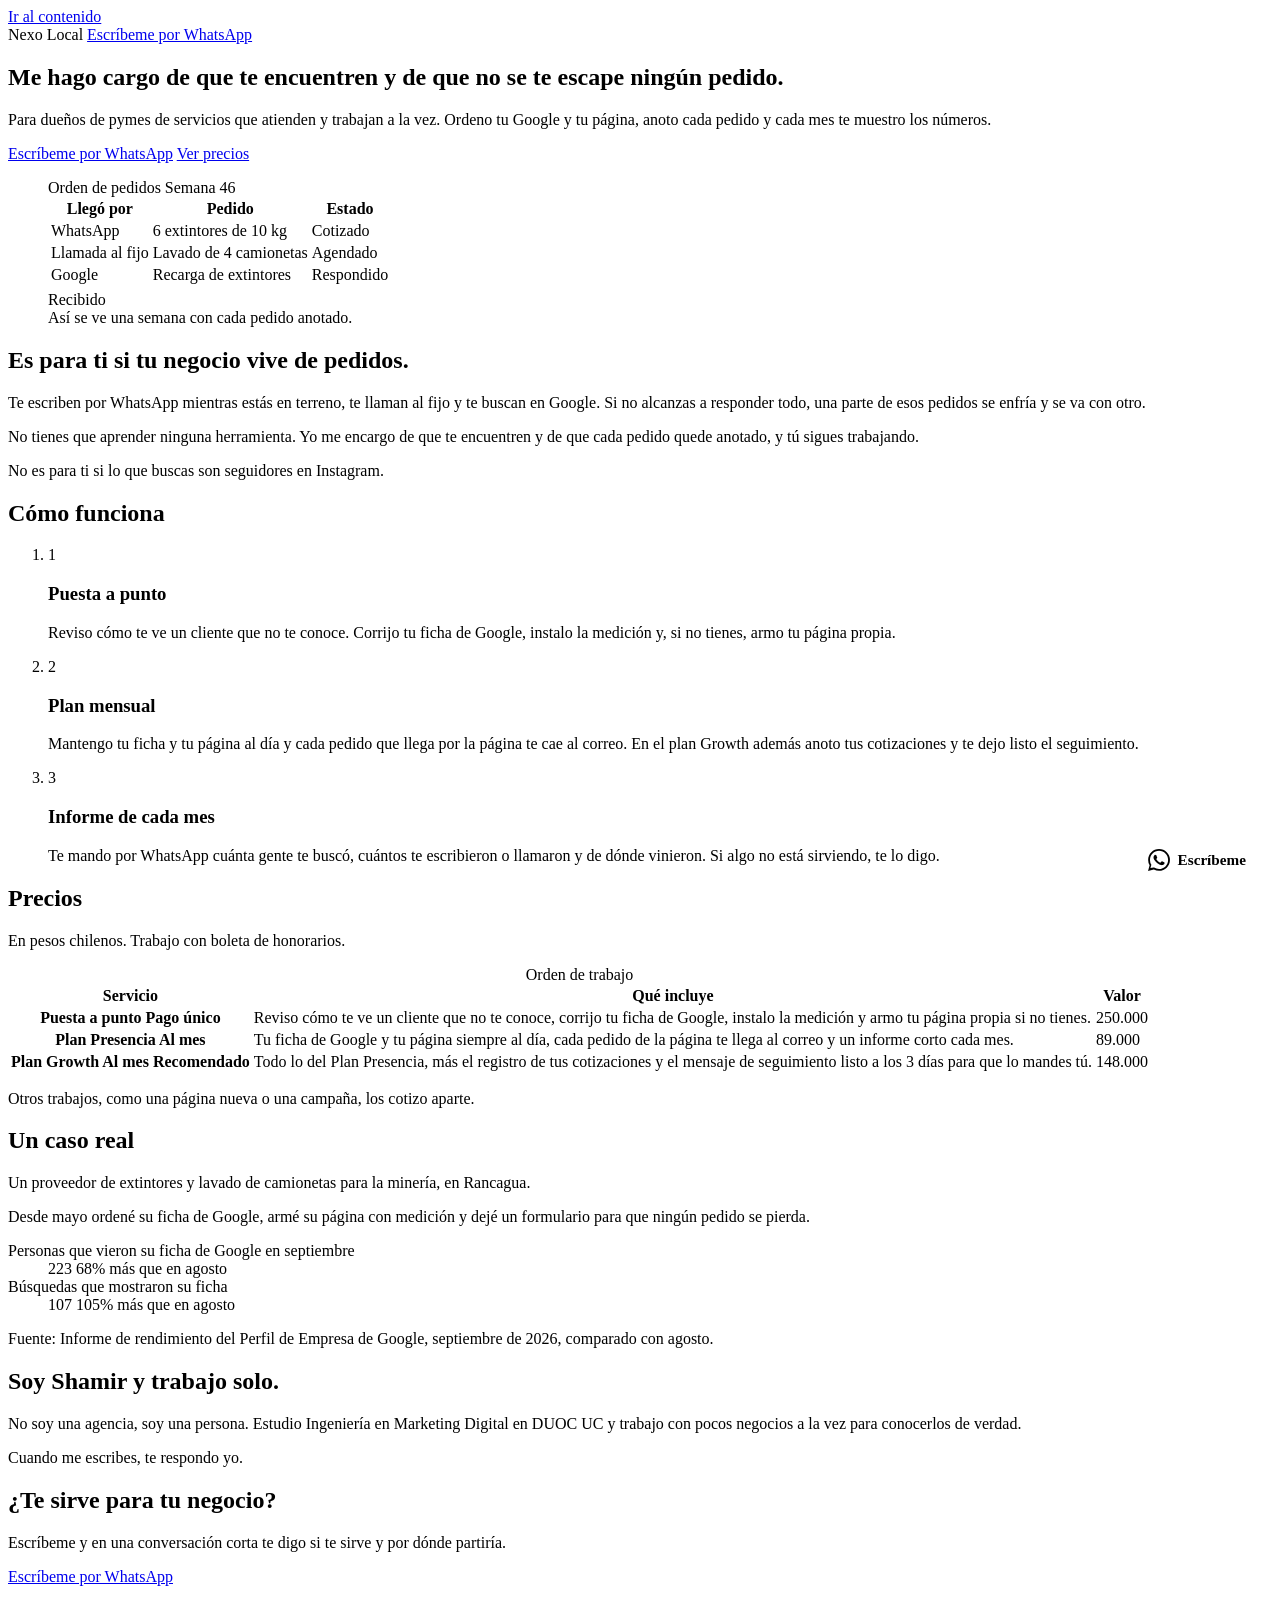
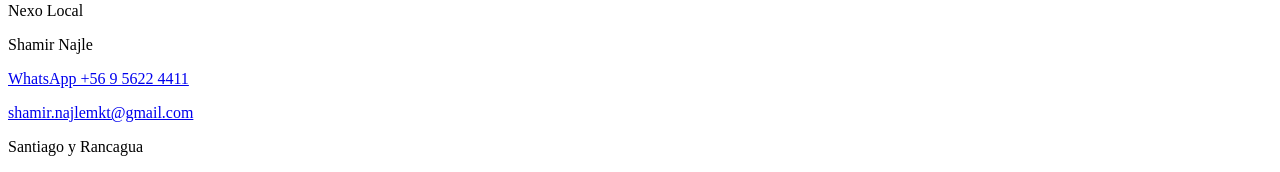
==== commit ed0092bf: "Landing nueva: theme Servicios v1 (orden de pedidos), precios y caso verificado" ====
--- a/index.html
+++ b/index.html
@@ -1 +1 @@
-<!DOCTYPE html><html class="2xl:text-[20px]" dir="ltr" lang="es"><head><meta charset="UTF-8"><meta content="width=device-width,initial-scale=1" name="viewport"><link href="/nexo-local/sitemap-index.xml" rel="sitemap"><link href="/nexo-local/_astro/favicon.CGiRCjPI.ico" rel="shortcut icon"><link href="/nexo-local/_astro/favicon.Czy1EQHj.svg" rel="icon" type="image/svg+xml"><link href="/nexo-local/_astro/favicon.Czy1EQHj.svg" rel="mask-icon" color="#8D46E7"><link href="/nexo-local/_astro/apple-touch-icon.DHIlG7dp.png" rel="apple-touch-icon" sizes="180x180"><style>:root{--aw-font-sans:'Plus Jakarta Sans Variable';--aw-font-serif:'Plus Jakarta Sans Variable';--aw-font-heading:'Space Grotesk Variable';--aw-color-primary:rgb(15 58 102);--aw-color-secondary:rgb(11 43 77);--aw-color-accent:rgb(245 158 11);--aw-color-text-heading:rgb(15 37 64);--aw-color-text-default:rgb(55 65 81);--aw-color-text-muted:rgb(55 65 81 / 66%);--aw-color-bg-page:rgb(255 255 255);--aw-color-bg-page-dark:rgb(15 37 64)}.dark{--aw-font-sans:'Plus Jakarta Sans Variable';--aw-font-serif:'Plus Jakarta Sans Variable';--aw-font-heading:'Space Grotesk Variable';--aw-color-primary:rgb(245 158 11);--aw-color-secondary:rgb(217 119 6);--aw-color-accent:rgb(96 165 250);--aw-color-text-heading:rgb(247 248 248);--aw-color-text-default:rgb(229 236 246);--aw-color-text-muted:rgb(229 236 246 / 66%);--aw-color-bg-page:rgb(15 37 64)}h1,h2,h3,h4,h5,h6{font-family:var(--aw-font-heading)}body{font-family:var(--aw-font-sans)}</style><script>!function(){const e="light:only";function t(e){"dark"===e?document.documentElement.classList.add("dark"):document.documentElement.classList.remove("dark");const t=document.querySelectorAll("[data-aw-toggle-color-scheme] > input");t&&t.length&&t.forEach(t=>{t.checked="dark"!==e})}e&&e.endsWith(":only")||!localStorage.theme?t(e.replace(":only","")):"dark"===localStorage.theme||!("theme"in localStorage)&&window.matchMedia("(prefers-color-scheme: dark)").matches?t("dark"):t("light")}()</script><title>Nexo Local — Te hago visible donde tus clientes te buscan</title><link href="https://shamirnajlemkt-pixel.github.io" rel="canonical"><meta content="Reparo la presencia digital de negocios locales en Chile. Google Maps, Instagram y web que convierten búsquedas en clientes. Diagnóstico gratis por WhatsApp." name="description"><meta content="index, follow" name="robots"><meta content="Nexo Local — Te hago visible donde tus clientes te buscan" property="og:title"><meta content="website" property="og:type"><meta content="https://shamirnajlemkt-pixel.github.io/_astro/default.CZ816Hke_Z20CwEO.jpg" property="og:image"><meta content="https://shamirnajlemkt-pixel.github.io" property="og:url"><meta content="Reparo la presencia digital de negocios locales en Chile. Google Maps, Instagram y web que convierten búsquedas en clientes. Diagnóstico gratis por WhatsApp." property="og:description"><meta content="es" property="og:locale"><meta content="Nexo Local" property="og:site_name"><meta content="https://shamirnajlemkt-pixel.github.io/_astro/default.CZ816Hke_Z20CwEO.jpg" property="og:image:url"><meta content="1200" property="og:image:width"><meta content="626" property="og:image:height"><meta content="Nexo Local — Te hago visible donde tus clientes te buscan" property="og:image:alt"><meta content="summary_large_image" name="twitter:card"><meta content="@shamirmkt" name="twitter:site"><meta content="@shamirmkt" name="twitter:creator"><script data-id id="ga-init">if(document.getElementById("ga-init").dataset.id){var d=document.getElementById("ga-init").dataset.id;window.dataLayer=window.dataLayer||[],window.gtag=function(){dataLayer.push(arguments)},window.gtag("js",new Date),window.gtag("config",d)}</script><link href="https://images.unsplash.com" rel="preconnect"><meta content="true" name="astro-view-transitions-enabled"><meta content="swap" name="astro-view-transitions-fallback"><script type="module" src="/nexo-local/_astro/ClientRouter.astro_astro_type_script_index_0_lang.CAqDO0tx.js"></script><link href="/nexo-local/_astro/Layout.j8OFA8YN.css" rel="stylesheet"><style>.reveal[data-astro-cid-j7pv25f6]{opacity:0;transform:translateY(24px);transition:opacity .6s ease,transform .6s ease}.reveal[data-astro-cid-j7pv25f6].is-visible{opacity:1;transform:none}@media (prefers-reduced-motion:reduce){.reveal[data-astro-cid-j7pv25f6]{opacity:1;transform:none;transition:none}}</style></head><body class="antialiased bg-page text-default tracking-tight"><header class="mx-auto w-full border-b border-gray-50/0 ease-in-out flex-none sticky top-0 transition-[opacity] z-40" data-aw-sticky-header="true" id="header"><div class="absolute inset-0"></div><div class="mx-auto max-w-7xl relative md:grid md:grid-cols-3 md:items-center md:px-6 px-3 py-3 text-default w-full"><div class="flex justify-between"><a class="flex items-center" href="/"><span class="font-bold ml-2 rtl:ml-0 rtl:mr-2 self-center text-2xl tracking-tight whitespace-nowrap" style="color:#0f3a66">Nexo<span style="color:#f59e0b"> Local</span></span></a><div class="flex items-center md:hidden"><button aria-label="Toggle Menu" class="flex items-center justify-center h-12 w-12 cursor-pointer flex-col group rounded" data-aw-toggle-menu type="button"><span class="sr-only">Toggle Menu</span> <span class="w-6 bg-black dark:bg-white duration-200 ease h-0.5 my-1 opacity-80 rounded-full transform transition group-[.expanded]:rotate-45 group-[.expanded]:translate-y-2.5" aria-hidden="true"></span> <span class="w-6 bg-black dark:bg-white duration-200 ease h-0.5 my-1 opacity-80 rounded-full transform transition group-[.expanded]:opacity-0" aria-hidden="true"></span> <span class="w-6 bg-black dark:bg-white duration-200 ease h-0.5 my-1 opacity-80 rounded-full transform transition group-[.expanded]:-rotate-45 group-[.expanded]:-translate-y-2.5" aria-hidden="true"></span></button></div></div><nav aria-label="Main navigation" class="items-center md:w-auto w-full hidden md:flex md:justify-self-center md:mx-5 md:overflow-visible overflow-x-hidden overflow-y-auto text-default"><ul class="flex flex-col font-medium md:flex-row md:justify-center md:self-center md:text-[0.9375rem] md:w-auto text-xl tracking-[0.01rem] w-full"><li class><a class="flex items-center dark:hover:text-white hover:text-link px-4 py-3 whitespace-nowrap" href="#problema">El problema</a></li><li class><a class="flex items-center dark:hover:text-white hover:text-link px-4 py-3 whitespace-nowrap" href="#servicios">Servicios</a></li><li class><a class="flex items-center dark:hover:text-white hover:text-link px-4 py-3 whitespace-nowrap" href="#credenciales">Credenciales</a></li><li class><a class="flex items-center dark:hover:text-white hover:text-link px-4 py-3 whitespace-nowrap" href="#sobre-mi">Sobre mí</a></li></ul></nav><div class="items-center md:w-auto w-full hidden md:flex bottom-0 fixed justify-end left-0 md:justify-self-end md:mb-0 md:p-0 md:self-center md:static p-3 rtl:left-auto rtl:right-0"><div class="flex items-center justify-between md:w-auto w-full"><div class="flex"></div><span class="rtl:ml-0 ml-4 rtl:mr-4"><a class="text-sm font-semibold btn-primary md:px-6 ml-2 px-5.5 py-2.5 shadow-none w-auto" href="https://wa.me/56956224411?text=Hola%20Shamir!%20Vi%20tu%20web%20y%20me%20interesa%20saber%20m%C3%A1s." rel="noopener noreferrer" target="_blank">WhatsApp<svg class="h-5 w-5 -mr-1.5 inline-block ml-1 rtl:-ml-1.5 rtl:mr-1" data-icon="tabler:brand-whatsapp" height="1em" width="1em"><symbol id="ai:tabler:brand-whatsapp" viewBox="0 0 24 24"><g fill="none" stroke="currentColor" stroke-linecap="round" stroke-linejoin="round" stroke-width="2"><path d="m3 21l1.65-3.8a9 9 0 1 1 3.4 2.9z"/><path d="M9 10a.5.5 0 0 0 1 0V9a.5.5 0 0 0-1 0za5 5 0 0 0 5 5h1a.5.5 0 0 0 0-1h-1a.5.5 0 0 0 0 1"/></g></symbol><use href="#ai:tabler:brand-whatsapp"></use></svg></a></span></div></div></div></header><main><section class="relative overflow-hidden" data-astro-cid-j7pv25f6 style="background:radial-gradient(1200px 500px at 70% -10%,#1b4e86 0,transparent 60%),linear-gradient(160deg,#0f2540 0,#0f3a66 55%,#0b2b4d 100%)"><div class="mx-auto px-4 sm:px-6 max-w-6xl md:py-28 py-20 text-center" data-astro-cid-j7pv25f6><span class="items-center inline-flex gap-2 rounded-full ring-1 backdrop-blur font-medium px-4 py-1.5 reveal ring-white/20 text-sm text-white/90" data-astro-cid-j7pv25f6 style="background:rgba(255,255,255,.06)"><span class="inline-block rounded-full h-2 w-2" data-astro-cid-j7pv25f6 style="background:#f59e0b"></span> Marketing digital · Santiago, Chile</span><h1 class="reveal mt-6 font-extrabold leading-[1.05] md:text-6xl sm:text-5xl text-4xl text-white tracking-tight" data-astro-cid-j7pv25f6>Hago que tus clientes<br data-astro-cid-j7pv25f6><span data-astro-cid-j7pv25f6 style="color:#f59e0b">te encuentren</span></h1><p data-astro-cid-j7pv25f6 class="mx-auto max-w-2xl reveal leading-relaxed mt-6 sm:text-xl text-lg text-white/75">Reviso tu Google. Te muestro qué te está costando clientes. Lo arreglo. Presencia digital para negocios locales que convierte búsquedas en clientes reales.</p><div class="flex items-center justify-center flex-col gap-3 mt-9 reveal sm:flex-row" data-astro-cid-j7pv25f6><a class="items-center inline-flex gap-2 rounded-full text-base font-bold hover:-translate-y-0.5 transition-transform px-7 py-3.5 shadow-lg text-[#0F2540]" href="https://wa.me/56956224411?text=Hola%20Shamir!%20Vi%20tu%20web%20y%20me%20interesa%20saber%20m%C3%A1s." data-astro-cid-j7pv25f6 rel="noopener" style="background:#f59e0b" target="_blank"><svg class="h-5 w-5" data-icon="tabler:brand-whatsapp" height="1em" width="1em" data-astro-cid-j7pv25f6="true" viewBox="0 0 24 24"><use href="#ai:tabler:brand-whatsapp"></use></svg> Diagnóstico gratis </a><a class="items-center inline-flex gap-2 rounded-full text-base px-7 py-3.5 text-white font-semibold hover:bg-white/10 ring-1 ring-white/30 transition-colors" href="#servicios" data-astro-cid-j7pv25f6>Ver servicios <svg class="h-4 w-4" data-icon="tabler:arrow-down" height="1em" width="1em" data-astro-cid-j7pv25f6="true"><symbol id="ai:tabler:arrow-down" viewBox="0 0 24 24"><path d="M12 5v14m6-6l-6 6m-6-6l6 6" fill="none" stroke="currentColor" stroke-linecap="round" stroke-linejoin="round" stroke-width="2"/></symbol><use href="#ai:tabler:arrow-down"></use></svg></a></div><div class="mx-auto max-w-2xl reveal border-t border-white/10 gap-4 grid grid-cols-3 mt-14 pt-8" data-astro-cid-j7pv25f6><div data-astro-cid-j7pv25f6><div class="font-extrabold text-3xl text-white" data-astro-cid-j7pv25f6>25+</div><div class="text-sm text-white/60" data-astro-cid-j7pv25f6>Negocios analizados</div></div><div data-astro-cid-j7pv25f6><div class="font-extrabold text-3xl text-white" data-astro-cid-j7pv25f6>2</div><div class="text-sm text-white/60" data-astro-cid-j7pv25f6>Certificaciones</div></div><div data-astro-cid-j7pv25f6><div class="font-extrabold text-3xl" data-astro-cid-j7pv25f6 style="color:#f59e0b">100%</div><div class="text-sm text-white/60" data-astro-cid-j7pv25f6>Enfocado en resultados</div></div></div></div></section><section class="py-20 md:py-24 bg-[#F8FAFC]" data-astro-cid-j7pv25f6 id="problema"><div class="mx-auto px-4 sm:px-6 max-w-6xl" data-astro-cid-j7pv25f6><div class="mx-auto max-w-2xl text-center" data-astro-cid-j7pv25f6><p data-astro-cid-j7pv25f6 class="font-bold text-sm tracking-wider uppercase" style="color:#f59e0b">El diagnóstico</p><h2 class="font-extrabold text-3xl md:text-4xl tracking-tight mt-3" data-astro-cid-j7pv25f6 style="color:#0f2540">¿Tu negocio es invisible? Esto es lo que te está costando clientes</h2></div><div class="grid mt-14 gap-6 md:grid-cols-3" data-astro-cid-j7pv25f6><div class="reveal ring-1 p-7 rounded-2xl ring-slate-200 bg-white hover:-translate-y-1 hover:shadow-md shadow-sm transition-all group" data-astro-cid-j7pv25f6><div class="flex items-center justify-center h-12 w-12 rounded-xl" data-astro-cid-j7pv25f6 style="background:#fef2f2"><svg class="w-6 h-6" data-icon="tabler:star-off" height="1em" width="1em" data-astro-cid-j7pv25f6="true" style="color:#dc2626"><symbol id="ai:tabler:star-off" viewBox="0 0 24 24"><path d="m3 3l18 18M10.012 6.016l1.981-4.014l3.086 6.253l6.9 1l-4.421 4.304m.012 4.01l.588 3.426L12 17.75l-6.172 3.245l1.179-6.873l-5-4.867l6.327-.917" fill="none" stroke="currentColor" stroke-linecap="round" stroke-linejoin="round" stroke-width="2"/></symbol><use href="#ai:tabler:star-off"></use></svg></div><h3 class="font-bold mt-5 text-lg" data-astro-cid-j7pv25f6 style="color:#0f2540">Reseñas sin responder</h3><p data-astro-cid-j7pv25f6 class="leading-relaxed mt-2 text-[15px] text-slate-600">Google premia a quien responde. Si dejas tus reseñas sin contestar, pierdes posición y confianza frente a tu competencia.</p></div><div class="reveal ring-1 p-7 rounded-2xl ring-slate-200 bg-white hover:-translate-y-1 hover:shadow-md shadow-sm transition-all group" data-astro-cid-j7pv25f6><div class="flex items-center justify-center h-12 w-12 rounded-xl" data-astro-cid-j7pv25f6 style="background:#fef2f2"><svg class="w-6 h-6" data-icon="tabler:link" height="1em" width="1em" data-astro-cid-j7pv25f6="true" style="color:#dc2626"><symbol id="ai:tabler:link" viewBox="0 0 24 24"><path d="m9 15l6-6m-4-3l.463-.536a5 5 0 0 1 7.071 7.072L18 13m-5 5l-.397.534a5.07 5.07 0 0 1-7.127 0a4.97 4.97 0 0 1 0-7.071L6 11" fill="none" stroke="currentColor" stroke-linecap="round" stroke-linejoin="round" stroke-width="2"/></symbol><use href="#ai:tabler:link"></use></svg></div><h3 class="font-bold mt-5 text-lg" data-astro-cid-j7pv25f6 style="color:#0f2540">Tu link manda a la plataforma, no a ti</h3><p data-astro-cid-j7pv25f6 class="leading-relaxed mt-2 text-[15px] text-slate-600">Tu reserva apunta a AgendaPro o Instagram, y Google posiciona a la plataforma, no a tu negocio. Los clientes se pierden en el camino.</p></div><div class="reveal ring-1 p-7 rounded-2xl ring-slate-200 bg-white hover:-translate-y-1 hover:shadow-md shadow-sm transition-all group" data-astro-cid-j7pv25f6><div class="flex items-center justify-center h-12 w-12 rounded-xl" data-astro-cid-j7pv25f6 style="background:#fef2f2"><svg class="w-6 h-6" data-icon="tabler:eye-off" height="1em" width="1em" data-astro-cid-j7pv25f6="true" style="color:#dc2626"><symbol id="ai:tabler:eye-off" viewBox="0 0 24 24"><g fill="none" stroke="currentColor" stroke-linecap="round" stroke-linejoin="round" stroke-width="2"><path d="M10.585 10.587a2 2 0 0 0 2.829 2.828"/><path d="M16.681 16.673A8.7 8.7 0 0 1 12 18q-5.4 0-9-6q1.908-3.18 4.32-4.674m2.86-1.146A9 9 0 0 1 12 6q5.4 0 9 6q-1 1.665-2.138 2.87M3 3l18 18"/></g></symbol><use href="#ai:tabler:eye-off"></use></svg></div><h3 class="font-bold mt-5 text-lg" data-astro-cid-j7pv25f6 style="color:#0f2540">Sin Pixel de Meta</h3><p data-astro-cid-j7pv25f6 class="leading-relaxed mt-2 text-[15px] text-slate-600">Sin pixel no puedes volver a impactar a quien ya te visitó. Pagas publicidad que no recupera a nadie.</p></div></div></div></section><section class="py-20 md:py-24 bg-white" data-astro-cid-j7pv25f6><div class="mx-auto px-4 sm:px-6 max-w-6xl" data-astro-cid-j7pv25f6><div class="mx-auto max-w-2xl text-center" data-astro-cid-j7pv25f6><p data-astro-cid-j7pv25f6 class="font-bold text-sm tracking-wider uppercase" style="color:#f59e0b">Cómo trabajo</p><h2 class="font-extrabold text-3xl md:text-4xl tracking-tight mt-3" data-astro-cid-j7pv25f6 style="color:#0f2540">Reviso. Te muestro. Lo arreglo.</h2></div><div class="grid mt-14 md:grid-cols-3 gap-8" data-astro-cid-j7pv25f6><div class="reveal text-center" data-astro-cid-j7pv25f6><div class="flex items-center justify-center text-white h-16 mx-auto rounded-2xl w-16" data-astro-cid-j7pv25f6 style="background:#0f3a66"><svg class="h-7 w-7" data-icon="tabler:search" height="1em" width="1em" data-astro-cid-j7pv25f6="true"><symbol id="ai:tabler:search" viewBox="0 0 24 24"><path d="M3 10a7 7 0 1 0 14 0a7 7 0 1 0-14 0m18 11l-6-6" fill="none" stroke="currentColor" stroke-linecap="round" stroke-linejoin="round" stroke-width="2"/></symbol><use href="#ai:tabler:search"></use></svg></div><div class="font-bold text-sm mt-4" data-astro-cid-j7pv25f6 style="color:#f59e0b">Paso 1</div><h3 class="font-bold text-xl mt-1" data-astro-cid-j7pv25f6 style="color:#0f2540">Reviso</h3><p data-astro-cid-j7pv25f6 class="mx-auto leading-relaxed max-w-xs mt-2 text-[15px] text-slate-600">Tu Google, tu Instagram y tu web. En vivo, contigo o sin ti.</p></div><div class="reveal text-center" data-astro-cid-j7pv25f6><div class="flex items-center justify-center text-white h-16 mx-auto rounded-2xl w-16" data-astro-cid-j7pv25f6 style="background:#0f3a66"><svg class="h-7 w-7" data-icon="tabler:chart-bar" height="1em" width="1em" data-astro-cid-j7pv25f6="true"><symbol id="ai:tabler:chart-bar" viewBox="0 0 24 24"><path d="M3 13a1 1 0 0 1 1-1h4a1 1 0 0 1 1 1v6a1 1 0 0 1-1 1H4a1 1 0 0 1-1-1zm12-4a1 1 0 0 1 1-1h4a1 1 0 0 1 1 1v10a1 1 0 0 1-1 1h-4a1 1 0 0 1-1-1zM9 5a1 1 0 0 1 1-1h4a1 1 0 0 1 1 1v14a1 1 0 0 1-1 1h-4a1 1 0 0 1-1-1zM4 20h14" fill="none" stroke="currentColor" stroke-linecap="round" stroke-linejoin="round" stroke-width="2"/></symbol><use href="#ai:tabler:chart-bar"></use></svg></div><div class="font-bold text-sm mt-4" data-astro-cid-j7pv25f6 style="color:#f59e0b">Paso 2</div><h3 class="font-bold text-xl mt-1" data-astro-cid-j7pv25f6 style="color:#0f2540">Te muestro</h3><p data-astro-cid-j7pv25f6 class="mx-auto leading-relaxed max-w-xs mt-2 text-[15px] text-slate-600">Exactamente dónde estás perdiendo clientes, con números, no con humo.</p></div><div class="reveal text-center" data-astro-cid-j7pv25f6><div class="flex items-center justify-center text-white h-16 mx-auto rounded-2xl w-16" data-astro-cid-j7pv25f6 style="background:#0f3a66"><svg class="h-7 w-7" data-icon="tabler:tool" height="1em" width="1em" data-astro-cid-j7pv25f6="true"><symbol id="ai:tabler:tool" viewBox="0 0 24 24"><path d="M7 10h3V7L6.5 3.5a6 6 0 0 1 8 8l6 6a2 2 0 0 1-3 3l-6-6a6 6 0 0 1-8-8z" fill="none" stroke="currentColor" stroke-linecap="round" stroke-linejoin="round" stroke-width="2"/></symbol><use href="#ai:tabler:tool"></use></svg></div><div class="font-bold text-sm mt-4" data-astro-cid-j7pv25f6 style="color:#f59e0b">Paso 3</div><h3 class="font-bold text-xl mt-1" data-astro-cid-j7pv25f6 style="color:#0f2540">Lo arreglo</h3><p data-astro-cid-j7pv25f6 class="mx-auto leading-relaxed max-w-xs mt-2 text-[15px] text-slate-600">Cierro la fuga. Tu presencia digital empieza a trabajar para ti.</p></div></div></div></section><section class="py-20 md:py-24 bg-[#F8FAFC]" data-astro-cid-j7pv25f6 id="servicios"><div class="mx-auto px-4 sm:px-6 max-w-6xl" data-astro-cid-j7pv25f6><div class="mx-auto max-w-2xl text-center" data-astro-cid-j7pv25f6><p data-astro-cid-j7pv25f6 class="font-bold text-sm tracking-wider uppercase" style="color:#f59e0b">Servicios</p><h2 class="font-extrabold text-3xl md:text-4xl tracking-tight mt-3" data-astro-cid-j7pv25f6 style="color:#0f2540">Elige por dónde empezar</h2><p data-astro-cid-j7pv25f6 class="mt-3 text-slate-600">Cada servicio cierra una fuga concreta. Sin contratos eternos.</p></div><div class="grid mt-14 gap-6 lg:grid-cols-3 sm:grid-cols-2" data-astro-cid-j7pv25f6><div class="flex flex-col reveal p-7 ring-1 rounded-2xl bg-white hover:-translate-y-1 hover:shadow-md ring-slate-200 shadow-sm transition-all" data-astro-cid-j7pv25f6><div class="flex items-center justify-center h-12 w-12 rounded-xl" data-astro-cid-j7pv25f6 style="background:#eff4fb"><svg class="w-6 h-6" data-icon="tabler:map-pin" height="1em" width="1em" data-astro-cid-j7pv25f6="true" style="color:#0f3a66"><symbol id="ai:tabler:map-pin" viewBox="0 0 24 24"><g fill="none" stroke="currentColor" stroke-linecap="round" stroke-linejoin="round" stroke-width="2"><path d="M9 11a3 3 0 1 0 6 0a3 3 0 0 0-6 0"/><path d="M17.657 16.657L13.414 20.9a2 2 0 0 1-2.827 0l-4.244-4.243a8 8 0 1 1 11.314 0"/></g></symbol><use href="#ai:tabler:map-pin"></use></svg></div><h3 class="font-bold mt-5 text-lg" data-astro-cid-j7pv25f6 style="color:#0f2540">Autoridad Google</h3><p data-astro-cid-j7pv25f6 class="leading-relaxed mt-2 text-[15px] text-slate-600 flex-1">Que tu negocio aparezca primero cuando busquen “cerca de mí”. Setup completo de Google Maps + SEO local.</p><div class="flex gap-1 border-t items-baseline mt-5 pt-4 border-slate-100" data-astro-cid-j7pv25f6><span class="font-extrabold text-xl" data-astro-cid-j7pv25f6 style="color:#0f2540">$100.000</span> <span class="text-sm text-slate-400" data-astro-cid-j7pv25f6>· proyecto</span></div></div><div class="flex flex-col reveal p-7 ring-1 rounded-2xl bg-white hover:-translate-y-1 hover:shadow-md ring-slate-200 shadow-sm transition-all" data-astro-cid-j7pv25f6><div class="flex items-center justify-center h-12 w-12 rounded-xl" data-astro-cid-j7pv25f6 style="background:#eff4fb"><svg class="w-6 h-6" data-icon="tabler:calendar-stats" height="1em" width="1em" data-astro-cid-j7pv25f6="true" style="color:#0f3a66"><symbol id="ai:tabler:calendar-stats" viewBox="0 0 24 24"><g fill="none" stroke="currentColor" stroke-linecap="round" stroke-linejoin="round" stroke-width="2"><path d="M11.795 21H5a2 2 0 0 1-2-2V7a2 2 0 0 1 2-2h12a2 2 0 0 1 2 2v4m-1 3v4h4"/><path d="M14 18a4 4 0 1 0 8 0a4 4 0 1 0-8 0m1-15v4M7 3v4m-4 4h16"/></g></symbol><use href="#ai:tabler:calendar-stats"></use></svg></div><h3 class="font-bold mt-5 text-lg" data-astro-cid-j7pv25f6 style="color:#0f2540">Máquina de Contenido</h3><p data-astro-cid-j7pv25f6 class="leading-relaxed mt-2 text-[15px] text-slate-600 flex-1">No tienes tiempo para publicar. Yo me encargo: posts listos, calendario mensual y tu cuenta activa.</p><div class="flex gap-1 border-t items-baseline mt-5 pt-4 border-slate-100" data-astro-cid-j7pv25f6><span class="font-extrabold text-xl" data-astro-cid-j7pv25f6 style="color:#0f2540">Desde $150.000</span> <span class="text-sm text-slate-400" data-astro-cid-j7pv25f6>· mensual</span></div></div><div class="flex flex-col reveal p-7 ring-1 rounded-2xl bg-white hover:-translate-y-1 hover:shadow-md ring-slate-200 shadow-sm transition-all" data-astro-cid-j7pv25f6><div class="flex items-center justify-center h-12 w-12 rounded-xl" data-astro-cid-j7pv25f6 style="background:#eff4fb"><svg class="w-6 h-6" data-icon="tabler:droplet" height="1em" width="1em" data-astro-cid-j7pv25f6="true" style="color:#0f3a66"><symbol id="ai:tabler:droplet" viewBox="0 0 24 24"><path d="M7.502 19.423c2.602 2.105 6.395 2.105 8.996 0s3.262-5.708 1.566-8.546l-4.89-7.26c-.42-.625-1.287-.803-1.936-.397a1.4 1.4 0 0 0-.41.397l-4.893 7.26C4.24 13.715 4.9 17.318 7.502 19.423" fill="none" stroke="currentColor" stroke-linecap="round" stroke-linejoin="round" stroke-width="2"/></symbol><use href="#ai:tabler:droplet"></use></svg></div><h3 class="font-bold mt-5 text-lg" data-astro-cid-j7pv25f6 style="color:#0f2540">Detector de Fugas Web</h3><p data-astro-cid-j7pv25f6 class="leading-relaxed mt-2 text-[15px] text-slate-600 flex-1">Tu web recibe visitas pero nadie te contacta. Te muestro exactamente dónde pierdes clientes.</p><div class="flex gap-1 border-t items-baseline mt-5 pt-4 border-slate-100" data-astro-cid-j7pv25f6><span class="font-extrabold text-xl" data-astro-cid-j7pv25f6 style="color:#0f2540">$75.000</span> <span class="text-sm text-slate-400" data-astro-cid-j7pv25f6>· proyecto</span></div></div><div class="flex flex-col reveal p-7 ring-1 rounded-2xl bg-white hover:-translate-y-1 hover:shadow-md ring-slate-200 shadow-sm transition-all" data-astro-cid-j7pv25f6><div class="flex items-center justify-center h-12 w-12 rounded-xl" data-astro-cid-j7pv25f6 style="background:#eff4fb"><svg class="w-6 h-6" data-icon="tabler:brand-instagram" height="1em" width="1em" data-astro-cid-j7pv25f6="true" style="color:#0f3a66"><symbol id="ai:tabler:brand-instagram" viewBox="0 0 24 24"><g fill="none" stroke="currentColor" stroke-linecap="round" stroke-linejoin="round" stroke-width="2"><path d="M4 8a4 4 0 0 1 4-4h8a4 4 0 0 1 4 4v8a4 4 0 0 1-4 4H8a4 4 0 0 1-4-4z"/><path d="M9 12a3 3 0 1 0 6 0a3 3 0 0 0-6 0m7.5-4.5v.01"/></g></symbol><use href="#ai:tabler:brand-instagram"></use></svg></div><h3 class="font-bold mt-5 text-lg" data-astro-cid-j7pv25f6 style="color:#0f2540">Auditoría Express IG</h3><p data-astro-cid-j7pv25f6 class="leading-relaxed mt-2 text-[15px] text-slate-600 flex-1">PDF con 5 errores graves y 5 soluciones concretas en 24 horas.</p><div class="flex gap-1 border-t items-baseline mt-5 pt-4 border-slate-100" data-astro-cid-j7pv25f6><span class="font-extrabold text-xl" data-astro-cid-j7pv25f6 style="color:#0f2540">$75.000</span> <span class="text-sm text-slate-400" data-astro-cid-j7pv25f6>· proyecto</span></div></div><div class="flex flex-col reveal p-7 ring-1 rounded-2xl bg-white hover:-translate-y-1 hover:shadow-md ring-slate-200 shadow-sm transition-all" data-astro-cid-j7pv25f6><div class="flex items-center justify-center h-12 w-12 rounded-xl" data-astro-cid-j7pv25f6 style="background:#eff4fb"><svg class="w-6 h-6" data-icon="tabler:device-mobile" height="1em" width="1em" data-astro-cid-j7pv25f6="true" style="color:#0f3a66"><symbol id="ai:tabler:device-mobile" viewBox="0 0 24 24"><path d="M6 5a2 2 0 0 1 2-2h8a2 2 0 0 1 2 2v14a2 2 0 0 1-2 2H8a2 2 0 0 1-2-2zm5-1h2m-1 13v.01" fill="none" stroke="currentColor" stroke-linecap="round" stroke-linejoin="round" stroke-width="2"/></symbol><use href="#ai:tabler:device-mobile"></use></svg></div><h3 class="font-bold mt-5 text-lg" data-astro-cid-j7pv25f6 style="color:#0f2540">Landing Express</h3><p data-astro-cid-j7pv25f6 class="leading-relaxed mt-2 text-[15px] text-slate-600 flex-1">1 página web persuasiva para que te agenden o contacten directo a tu WhatsApp.</p><div class="flex gap-1 border-t items-baseline mt-5 pt-4 border-slate-100" data-astro-cid-j7pv25f6><span class="font-extrabold text-xl" data-astro-cid-j7pv25f6 style="color:#0f2540">$120.000</span> <span class="text-sm text-slate-400" data-astro-cid-j7pv25f6>· proyecto</span></div></div><div class="flex flex-col reveal p-7 ring-1 rounded-2xl lg:col-span-1 ring-white/10 shadow-lg sm:col-span-2 text-white" data-astro-cid-j7pv25f6 style="background:linear-gradient(160deg,#0f3a66,#0f2540)"><div class="flex items-center justify-between" data-astro-cid-j7pv25f6><div class="flex items-center justify-center h-12 w-12 rounded-xl" data-astro-cid-j7pv25f6 style="background:rgba(245,158,11,.18)"><svg class="w-6 h-6" data-icon="tabler:rocket" height="1em" width="1em" data-astro-cid-j7pv25f6="true" style="color:#f59e0b"><symbol id="ai:tabler:rocket" viewBox="0 0 24 24"><g fill="none" stroke="currentColor" stroke-linecap="round" stroke-linejoin="round" stroke-width="2"><path d="M4 13a8 8 0 0 1 7 7a6 6 0 0 0 3-5a9 9 0 0 0 6-8a3 3 0 0 0-3-3a9 9 0 0 0-8 6a6 6 0 0 0-5 3"/><path d="M7 14a6 6 0 0 0-3 6a6 6 0 0 0 6-3m4-8a1 1 0 1 0 2 0a1 1 0 1 0-2 0"/></g></symbol><use href="#ai:tabler:rocket"></use></svg></div><span class="font-bold rounded-full text-[#0F2540] px-3 py-1 text-xs" data-astro-cid-j7pv25f6 style="background:#f59e0b">COMBO</span></div><h3 class="font-bold mt-5 text-lg" data-astro-cid-j7pv25f6>Pack Presencia Total</h3><p data-astro-cid-j7pv25f6 class="leading-relaxed mt-2 text-[15px] flex-1 text-white/75">Autoridad Google + Auditoría IG + Landing Page. El ecosistema digital completo para tu local.</p><div class="flex gap-1 border-t items-baseline mt-5 pt-4 border-white/15" data-astro-cid-j7pv25f6><span class="font-extrabold text-xl" data-astro-cid-j7pv25f6 style="color:#f59e0b">$250.000</span> <span class="text-sm text-white/50" data-astro-cid-j7pv25f6>· combo</span></div></div></div><div class="text-center mt-12" data-astro-cid-j7pv25f6><a class="items-center inline-flex gap-2 rounded-full text-base font-bold hover:-translate-y-0.5 transition-transform px-7 py-3.5 shadow-md text-white" href="https://wa.me/56956224411?text=Hola%20Shamir!%20Vi%20tu%20web%20y%20me%20interesa%20saber%20m%C3%A1s." data-astro-cid-j7pv25f6 rel="noopener" style="background:#0f3a66" target="_blank"><svg class="h-5 w-5" data-icon="tabler:brand-whatsapp" height="1em" width="1em" data-astro-cid-j7pv25f6="true" viewBox="0 0 24 24"><use href="#ai:tabler:brand-whatsapp"></use></svg> Pregúntame cuál te conviene</a></div></div></section><section class="py-20 md:py-24 bg-white" data-astro-cid-j7pv25f6 id="credenciales"><div class="mx-auto px-4 sm:px-6 max-w-6xl" data-astro-cid-j7pv25f6><div class="mx-auto max-w-2xl text-center" data-astro-cid-j7pv25f6><p data-astro-cid-j7pv25f6 class="font-bold text-sm tracking-wider uppercase" style="color:#f59e0b">Respaldo</p><h2 class="font-extrabold text-3xl md:text-4xl tracking-tight mt-3" data-astro-cid-j7pv25f6 style="color:#0f2540">No improviso. Tengo con qué respaldarlo</h2></div><div class="grid mt-14 gap-6 md:grid-cols-3" data-astro-cid-j7pv25f6><div class="reveal ring-1 p-7 rounded-2xl ring-slate-200 bg-[#F8FAFC]" data-astro-cid-j7pv25f6><div class="flex items-center justify-center h-12 w-12 rounded-xl bg-white ring-1 ring-slate-200" data-astro-cid-j7pv25f6><svg class="w-6 h-6" data-icon="tabler:brand-google" height="1em" width="1em" data-astro-cid-j7pv25f6="true" style="color:#0f3a66"><symbol id="ai:tabler:brand-google" viewBox="0 0 24 24"><path d="M20.945 11a9 9 0 1 1-3.284-5.997l-2.655 2.392A5.5 5.5 0 1 0 17.125 14H13v-3z" fill="none" stroke="currentColor" stroke-linecap="round" stroke-linejoin="round" stroke-width="2"/></symbol><use href="#ai:tabler:brand-google"></use></svg></div><h3 class="font-bold mt-5 text-lg" data-astro-cid-j7pv25f6 style="color:#0f2540">Google Ads Search</h3><p data-astro-cid-j7pv25f6 class="leading-relaxed mt-2 text-[15px] text-slate-600">Certificación oficial de Google Skillshop · Válida hasta Oct 2026</p></div><div class="reveal ring-1 p-7 rounded-2xl ring-slate-200 bg-[#F8FAFC]" data-astro-cid-j7pv25f6><div class="flex items-center justify-center h-12 w-12 rounded-xl bg-white ring-1 ring-slate-200" data-astro-cid-j7pv25f6><svg class="w-6 h-6" data-icon="tabler:award" height="1em" width="1em" data-astro-cid-j7pv25f6="true" style="color:#0f3a66"><symbol id="ai:tabler:award" viewBox="0 0 24 24"><g fill="none" stroke="currentColor" stroke-linecap="round" stroke-linejoin="round" stroke-width="2"><path d="M6 9a6 6 0 1 0 12 0A6 6 0 1 0 6 9"/><path d="m12 15l3.4 5.89l1.598-3.233l3.598.232l-3.4-5.889M6.802 12l-3.4 5.89L7 17.657l1.598 3.232l3.4-5.889"/></g></symbol><use href="#ai:tabler:award"></use></svg></div><h3 class="font-bold mt-5 text-lg" data-astro-cid-j7pv25f6 style="color:#0f2540">Inbound Marketing</h3><p data-astro-cid-j7pv25f6 class="leading-relaxed mt-2 text-[15px] text-slate-600">Certificación HubSpot Academy · Válida hasta Mar 2028</p></div><div class="reveal ring-1 p-7 rounded-2xl ring-slate-200 bg-[#F8FAFC]" data-astro-cid-j7pv25f6><div class="flex items-center justify-center h-12 w-12 rounded-xl bg-white ring-1 ring-slate-200" data-astro-cid-j7pv25f6><svg class="w-6 h-6" data-icon="tabler:briefcase" height="1em" width="1em" data-astro-cid-j7pv25f6="true" style="color:#0f3a66"><symbol id="ai:tabler:briefcase" viewBox="0 0 24 24"><g fill="none" stroke="currentColor" stroke-linecap="round" stroke-linejoin="round" stroke-width="2"><path d="M3 9a2 2 0 0 1 2-2h14a2 2 0 0 1 2 2v9a2 2 0 0 1-2 2H5a2 2 0 0 1-2-2zm5-2V5a2 2 0 0 1 2-2h4a2 2 0 0 1 2 2v2m-4 5v.01"/><path d="M3 13a20 20 0 0 0 18 0"/></g></symbol><use href="#ai:tabler:briefcase"></use></svg></div><h3 class="font-bold mt-5 text-lg" data-astro-cid-j7pv25f6 style="color:#0f2540">Caso real · ThinkPR</h3><p data-astro-cid-j7pv25f6 class="leading-relaxed mt-2 text-[15px] text-slate-600">Consultoría de Marketing e Inteligencia de Negocios para agencia de RRPP · Dic 2024 — Ene 2025</p></div></div></div></section><section class="py-20 md:py-24 bg-[#F8FAFC]" data-astro-cid-j7pv25f6 id="sobre-mi"><div class="mx-auto px-4 sm:px-6 gap-10 grid items-start max-w-5xl md:gap-14 md:grid-cols-[240px_1fr]" data-astro-cid-j7pv25f6><div class="reveal text-center md:text-left" data-astro-cid-j7pv25f6><div class="inline-block rounded-full p-1.5 shadow-xl" data-astro-cid-j7pv25f6 style="background:linear-gradient(135deg,#0f3a66,#f59e0b)"><img alt="Shamir Najle, fundador de Nexo Local" class="h-44 object-cover ring-4 ring-[#F8FAFC] rounded-full w-44" data-astro-cid-j7pv25f6 height="176" loading="lazy" src="/nexo-local/shamir.jpg" width="176"></div><div class="font-bold mt-5 text-lg" data-astro-cid-j7pv25f6 style="color:#0f2540">Shamir Najle</div><div class="text-sm text-slate-500" data-astro-cid-j7pv25f6>Marketing Digital · Duoc UC</div></div><div class="reveal" data-astro-cid-j7pv25f6><p data-astro-cid-j7pv25f6 class="font-bold text-sm tracking-wider uppercase" style="color:#f59e0b">Sobre mí</p><h2 class="font-extrabold text-3xl md:text-4xl tracking-tight mt-3" data-astro-cid-j7pv25f6 style="color:#0f2540">Entiendo tu negocio porque vengo de la industria</h2><div class="leading-relaxed mt-6 space-y-4 text-[17px] text-slate-700" data-astro-cid-j7pv25f6><p data-astro-cid-j7pv25f6>No vengo del mundo corporativo. Vengo de la industria, soldando estructuras de acero de lunes a viernes mientras estudiaba marketing digital de noche. Esa doble vida me enseñó algo: los negocios locales no necesitan estrategias de Fortune 500.</p><p data-astro-cid-j7pv25f6>Necesitan que alguien les diga “tus 155 reseñas de Google no tienen respuesta y te están costando clientes”. Hoy estudio Ingeniería en Marketing Digital en Duoc UC y me especializo en lo que mejor funciona para negocios como el tuyo: Google Maps, Instagram y presencia digital que convierte desconocidos en clientes.</p></div><blockquote class="border-l-4 italic mt-8 pl-5 text-lg text-slate-800" data-astro-cid-j7pv25f6 style="border-color:#f59e0b">“El marketing digital no es magia. Es saber dónde buscan tus clientes y estar ahí primero.”<footer class="text-sm font-semibold mt-2 not-italic" data-astro-cid-j7pv25f6 style="color:#0f3a66">— Shamir Najle</footer></blockquote></div></div></section><section class="py-20 md:py-24" data-astro-cid-j7pv25f6 style="background:linear-gradient(160deg,#0f2540 0,#0f3a66 100%)"><div class="mx-auto px-4 sm:px-6 text-center max-w-3xl" data-astro-cid-j7pv25f6><h2 class="font-extrabold text-3xl md:text-4xl tracking-tight text-white" data-astro-cid-j7pv25f6>¿Tu negocio es invisible en Google?</h2><p data-astro-cid-j7pv25f6 class="mx-auto max-w-xl mt-4 text-lg text-white/75">Escríbeme y te cuento en 5 minutos qué puedes mejorar. Sin compromiso, sin pitch de ventas.</p><a class="items-center inline-flex gap-2 rounded-full text-base font-bold hover:-translate-y-0.5 transition-transform shadow-lg text-[#0F2540] mt-8 px-8 py-4" href="https://wa.me/56956224411?text=Hola%20Shamir!%20Vi%20tu%20web%20y%20me%20interesa%20saber%20m%C3%A1s." data-astro-cid-j7pv25f6 rel="noopener" style="background:#f59e0b" target="_blank"><svg class="h-5 w-5" data-icon="tabler:brand-whatsapp" height="1em" width="1em" data-astro-cid-j7pv25f6="true" viewBox="0 0 24 24"><use href="#ai:tabler:brand-whatsapp"></use></svg> Hablemos por WhatsApp</a></div></section><a class="flex items-center justify-center text-white bottom-5 fixed h-14 hover:scale-105 right-5 rounded-full shadow-xl transition-transform w-14 z-50" href="https://wa.me/56956224411?text=Hola%20Shamir!%20Vi%20tu%20web%20y%20me%20interesa%20saber%20m%C3%A1s." data-astro-cid-j7pv25f6 rel="noopener" style="background:#25d366" target="_blank" aria-label="WhatsApp"><svg class="h-7 w-7" data-icon="tabler:brand-whatsapp" height="1em" width="1em" data-astro-cid-j7pv25f6="true" viewBox="0 0 24 24"><use href="#ai:tabler:brand-whatsapp"></use></svg></a></main><footer class="relative border-gray-200 border-t dark:border-slate-800 not-prose"><div class="absolute inset-0 dark:bg-dark pointer-events-none" aria-hidden="true"></div><div class="mx-auto px-4 sm:px-6 dark:text-slate-300 intersect-no-queue intersect-once intersect-quarter max-w-7xl motion-safe:md:intersect:animate-fade motion-safe:md:opacity-0 relative"><div class="grid gap-4 gap-y-8 grid-cols-12 md:py-12 py-8 sm:gap-8"><div class="col-span-12 lg:col-span-4"><div class="mb-2"><a class="font-bold text-xl inline-block" href="/">Nexo Local</a></div><div class="flex gap-1 text-muted text-sm"></div></div></div><div class="md:flex md:items-center md:justify-between md:py-8 py-6"><ul class="flex -ml-2 mb-4 md:mb-0 md:ml-4 md:order-1 rtl:-mr-2 rtl:md:ml-0 rtl:md:mr-4 rtl:ml-0"><li><a class="items-center inline-flex text-sm dark:focus:ring-gray-700 dark:hover:bg-gray-700 dark:text-gray-400 focus:outline-none focus:ring-4 focus:ring-gray-200 hover:bg-gray-100 p-2.5 rounded-lg text-muted" href="https://instagram.com/shamirmkt" aria-label="Instagram"><svg class="h-5 w-5" data-icon="tabler:brand-instagram" height="1em" width="1em" viewBox="0 0 24 24"><use href="#ai:tabler:brand-instagram"></use></svg></a></li><li><a class="items-center inline-flex text-sm dark:focus:ring-gray-700 dark:hover:bg-gray-700 dark:text-gray-400 focus:outline-none focus:ring-4 focus:ring-gray-200 hover:bg-gray-100 p-2.5 rounded-lg text-muted" href="https://www.linkedin.com/in/shamir-najle-squella" aria-label="LinkedIn"><svg class="h-5 w-5" data-icon="tabler:brand-linkedin" height="1em" width="1em"><symbol id="ai:tabler:brand-linkedin" viewBox="0 0 24 24"><g fill="none" stroke="currentColor" stroke-linecap="round" stroke-linejoin="round" stroke-width="2"><path d="M8 11v5m0-8v.01M12 16v-5m4 5v-3a2 2 0 1 0-4 0"/><path d="M3 7a4 4 0 0 1 4-4h10a4 4 0 0 1 4 4v10a4 4 0 0 1-4 4H7a4 4 0 0 1-4-4z"/></g></symbol><use href="#ai:tabler:brand-linkedin"></use></svg></a></li><li><a class="items-center inline-flex text-sm dark:focus:ring-gray-700 dark:hover:bg-gray-700 dark:text-gray-400 focus:outline-none focus:ring-4 focus:ring-gray-200 hover:bg-gray-100 p-2.5 rounded-lg text-muted" href="mailto:shamir.najlemkt@gmail.com" aria-label="Email"><svg class="h-5 w-5" data-icon="tabler:mail" height="1em" width="1em"><symbol id="ai:tabler:mail" viewBox="0 0 24 24"><g fill="none" stroke="currentColor" stroke-linecap="round" stroke-linejoin="round" stroke-width="2"><path d="M3 7a2 2 0 0 1 2-2h14a2 2 0 0 1 2 2v10a2 2 0 0 1-2 2H5a2 2 0 0 1-2-2z"/><path d="m3 7l9 6l9-6"/></g></symbol><use href="#ai:tabler:mail"></use></svg></a></li></ul><div class="text-sm dark:text-muted mr-4">© 2026 <span class="font-semibold">Nexo Local</span> · Shamir Najle · Marketing Digital · Santiago, Chile</div></div></div></footer><script>!function(){const e="light:only";if(window.basic_script)return;function t(e){"dark"===e?document.documentElement.classList.add("dark"):document.documentElement.classList.remove("dark")}window.basic_script=!0;const a=function(){e&&e.endsWith(":only")||!localStorage.theme?t(e.replace(":only","")):"dark"===localStorage.theme||!("theme"in localStorage)&&window.matchMedia("(prefers-color-scheme: dark)").matches?t("dark"):t("light")};function d(e,t,a){const d="string"==typeof e?document.querySelectorAll(e):e;d&&d.length&&d.forEach(e=>{e.addEventListener(t,t=>a(t,e),!1)})}a();const o=function(){let t=window.scrollY,a=!0;d("#header nav","click",function(){document.querySelector("[data-aw-toggle-menu]")?.classList.remove("expanded"),document.body.classList.remove("overflow-hidden"),document.getElementById("header")?.classList.remove("h-screen"),document.getElementById("header")?.classList.remove("expanded"),document.getElementById("header")?.classList.remove("bg-page"),document.querySelector("#header nav")?.classList.add("hidden"),document.querySelector("#header > div > div:last-child")?.classList.add("hidden")}),d("[data-aw-toggle-menu]","click",function(e,t){t.classList.toggle("expanded"),document.body.classList.toggle("overflow-hidden"),document.getElementById("header")?.classList.toggle("h-screen"),document.getElementById("header")?.classList.toggle("expanded"),document.getElementById("header")?.classList.toggle("bg-page"),document.querySelector("#header nav")?.classList.toggle("hidden"),document.querySelector("#header > div > div:last-child")?.classList.toggle("hidden")}),d("[data-aw-toggle-color-scheme]","click",function(){e.endsWith(":only")||(Observer.removeAnimationDelay(),document.documentElement.classList.toggle("dark"),localStorage.theme=document.documentElement.classList.contains("dark")?"dark":"light")}),d("[data-aw-social-share]","click",function(e,t){const a=t.getAttribute("data-aw-social-share"),d=encodeURIComponent(t.getAttribute("data-aw-url")),o=encodeURIComponent(t.getAttribute("data-aw-text"));let n;switch(a){case"facebook":n=`https://www.facebook.com/sharer.php?u=${d}`;break;case"twitter":n=`https://twitter.com/intent/tweet?url=${d}&text=${o}`;break;case"linkedin":n=`https://www.linkedin.com/shareArticle?mini=true&url=${d}&title=${o}`;break;case"whatsapp":n=`https://wa.me/?text=${o}%20${d}`;break;case"mail":n=`mailto:?subject=%22${o}%22&body=${o}%20${d}`;break;default:return}const c=document.createElement("a");c.target="_blank",c.href=n,c.click()});function o(){const e=document.querySelector("#header[data-aw-sticky-header]");e&&(t>60&&!e.classList.contains("scroll")?e.classList.add("scroll"):t<=60&&e.classList.contains("scroll")&&e.classList.remove("scroll"),a=!1)}window.matchMedia("(max-width: 767px)").addEventListener("change",function(){document.querySelector("[data-aw-toggle-menu]")?.classList.remove("expanded"),document.body.classList.remove("overflow-hidden"),document.getElementById("header")?.classList.remove("h-screen"),document.getElementById("header")?.classList.remove("expanded"),document.getElementById("header")?.classList.remove("bg-page"),document.querySelector("#header nav")?.classList.add("hidden"),document.querySelector("#header > div > div:last-child")?.classList.add("hidden")}),o(),d([document],"scroll",function(){t=window.scrollY,a||(window.requestAnimationFrame(()=>{o()}),a=!0)})},n=function(){document.documentElement.classList.add("motion-safe:scroll-smooth");const e=document.querySelector("[data-aw-toggle-menu]");e&&e.classList.remove("expanded"),document.body.classList.remove("overflow-hidden"),document.getElementById("header")?.classList.remove("h-screen"),document.getElementById("header")?.classList.remove("expanded"),document.querySelector("#header nav")?.classList.add("hidden")};window.onload=o,window.onpageshow=n,document.addEventListener("astro:after-swap",()=>{a(),o(),n()})}()</script><script>const Observer={observer:null,delayBetweenAnimations:100,animationCounter:0,elements:null,start(t){this.observer&&this.observer.disconnect(),this.animationCounter=0;this.elements=Array.from(document.querySelectorAll(['[class*=" intersect:"]','[class*=":intersect:"]','[class^="intersect:"]','[class="intersect"]','[class*=" intersect "]','[class^="intersect "]','[class$=" intersect"]'].join(",")));if(this.elements.forEach(t=>{var e;t.setAttribute("no-intersect",""),t._intersectionThreshold=(e=t).classList.contains("intersect-full")?.99:e.classList.contains("intersect-half")?.5:e.classList.contains("intersect-quarter")?.25:0}),t){const t=window.innerHeight;this.elements.forEach(e=>{const s=e.getBoundingClientRect();s.top<t&&s.bottom>0&&(e.removeAttribute("no-intersect"),e.setAttribute("data-animated","true"),e.style.animationDuration="0s")})}this.observer=new IntersectionObserver(t=>{t.forEach(t=>{requestAnimationFrame(()=>{const e=t.target,s=t.intersectionRatio,n=e._intersectionThreshold;if(e.classList.contains("intersect-no-queue"))t.isIntersecting?(e.removeAttribute("no-intersect"),e.classList.contains("intersect-once")&&this.observer.unobserve(e)):e.setAttribute("no-intersect","");else if(s>=n){if(!e.hasAttribute("data-animated")){e.removeAttribute("no-intersect"),e.setAttribute("data-animated","true"),e.style.animationDuration="";const t=this.animationCounter*this.delayBetweenAnimations;this.animationCounter++,e.style.transitionDelay=`${t}ms`,e.style.animationDelay=`${t}ms`,e.classList.contains("intersect-once")&&this.observer.unobserve(e)}}else e.setAttribute("no-intersect",""),e.removeAttribute("data-animated"),e.style.transitionDelay="",e.style.animationDelay="",e.style.animationDuration="",this.animationCounter=0})})},{threshold:[0,.25,.5,.99]}),this.elements.forEach(t=>{t.hasAttribute("data-animated")||this.observer.observe(t)})},removeAnimationDelay(){this.elements.forEach(t=>{"true"===t.getAttribute("data-animated")&&(t.style.transitionDelay="",t.style.animationDelay="")})}};Observer.start(!1),document.addEventListener("astro:after-swap",()=>{Observer.start(!0)})</script></body></html><script type="module">const s=new IntersectionObserver(e=>{e.forEach(e=>{e.isIntersecting&&(e.target.classList.add("is-visible"),s.unobserve(e.target))})},{threshold:.12});document.querySelectorAll(".reveal").forEach(e=>s.observe(e))</script>+<!DOCTYPE html><html class="servicios" lang="es"><head><meta charset="utf-8"><meta content="width=device-width,initial-scale=1" name="viewport"><meta content="#E8EEEB" name="theme-color"><title>Nexo Local: que te encuentren y que no se te escape ningún pedido</title><meta content="Shamir Najle ordena el Google y la página de pymes de servicios, anota cada pedido y cada mes muestra los números. Precios a la vista y contacto por WhatsApp." name="description"><meta content="website" property="og:type"><meta content="Nexo Local: que te encuentren y que no se te escape ningún pedido" property="og:title"><meta content="Shamir Najle ordena el Google y la página de pymes de servicios, anota cada pedido y cada mes muestra los números. Precios a la vista y contacto por WhatsApp." property="og:description"><meta content="https://shamirnajlemkt-pixel.github.io/nexo-local/" property="og:url"><link href="data:image/svg+xml,%3Csvg%20xmlns%3D%22http%3A%2F%2Fwww.w3.org%2F2000%2Fsvg%22%20viewBox%3D%220%200%2064%2064%22%3E%3Crect%20width%3D%2264%22%20height%3D%2264%22%20rx%3D%2212%22%20fill%3D%22%23E8EEEB%22%2F%3E%3Crect%20x%3D%226%22%20y%3D%226%22%20width%3D%2252%22%20height%3D%2252%22%20rx%3D%228%22%20fill%3D%22none%22%20stroke%3D%22%231D3D8F%22%20stroke-width%3D%223%22%2F%3E%3Ctext%20x%3D%2250%25%22%20y%3D%2255%25%22%20dominant-baseline%3D%22central%22%20text-anchor%3D%22middle%22%20font-family%3D%22Arial%2CHelvetica%2Csans-serif%22%20font-weight%3D%22800%22%20font-size%3D%2234%22%20fill%3D%22%231D3D8F%22%3EN%3C%2Ftext%3E%3C%2Fsvg%3E" rel="icon" type="image/svg+xml"><script type="application/ld+json">{"@context":"https://schema.org","@type":"ProfessionalService","name":"Nexo Local","description":"Shamir Najle ordena el Google y la página de pymes de servicios, anota cada pedido y cada mes muestra los números. Precios a la vista y contacto por WhatsApp.","founder":{"@type":"Person","name":"Shamir Najle"},"telephone":"+56956224411","email":"shamir.najlemkt@gmail.com","areaServed":{"@type":"Country","name":"Chile"},"url":"https://shamirnajlemkt-pixel.github.io/nexo-local/"}</script><script>!function(){var e=-1!==location.search.indexOf("static"),t=window.matchMedia("(prefers-reduced-motion: reduce)").matches;e||t||(document.documentElement.classList.add("anim"),setTimeout(function(){document.documentElement.classList.remove("anim")},2500)),e&&document.documentElement.classList.add("is-static")}()</script><link href="/nexo-local/_astro/index.HQ95p0Rq.css" rel="stylesheet"><style>.fab[data-astro-cid-5z2acgzg]{position:fixed;right:1rem;bottom:1rem;z-index:50;display:inline-flex;align-items:center;gap:.5rem;padding:.85rem 1.1rem;border-radius:999px;background:var(--c-acento);color:var(--c-acento-ink);font-family:var(--f-body);font-weight:700;font-size:.95rem;text-decoration:none;box-shadow:0 10px 30px rgb(var(--c-acento-rgb) / 35%);transition:transform var(--dur-hover) var(--ease-out);will-change:transform}@media (hover:hover) and (pointer:fine){.fab[data-astro-cid-5z2acgzg]:hover{transform:translateY(-2px)}}.fab[data-astro-cid-5z2acgzg]:active{transform:scale(.97)}@media (max-width:480px){.fab[data-astro-cid-5z2acgzg] span[data-astro-cid-5z2acgzg]{display:none}.fab[data-astro-cid-5z2acgzg]{padding:.95rem}}html.lenis,html.lenis body{height:auto}.lenis:not(.lenis-autoToggle).lenis-stopped{overflow:clip}.lenis [data-lenis-prevent-horizontal],.lenis [data-lenis-prevent-touch],.lenis [data-lenis-prevent-vertical],.lenis [data-lenis-prevent-wheel],.lenis [data-lenis-prevent]{overscroll-behavior:contain}.lenis.lenis-smooth iframe{pointer-events:none}.lenis.lenis-autoToggle{transition-property:overflow;transition-duration:1ms;transition-behavior:allow-discrete}</style></head><body><a href="#contenido" class="saltar">Ir al contenido</a><main><header class="barra" data-astro-cid-45msecwp><div class="wrap barra__in" data-astro-cid-45msecwp><span class="marca" data-astro-cid-45msecwp>Nexo Local</span> <a href="https://wa.me/56956224411?text=Hola%20Shamir%2C%20vi%20tu%20p%C3%A1gina%20y%20quiero%20saber%20si%20me%20sirve%20para%20mi%20negocio" class="barra__wa" rel="noopener" target="_blank" data-astro-cid-45msecwp>Escríbeme por WhatsApp</a></div></header><section class="hero" id="contenido" data-astro-cid-45msecwp><div class="wrap hero__grid" data-astro-cid-45msecwp><div class="hero__texto" data-astro-cid-45msecwp><h1 data-astro-cid-45msecwp>Me hago cargo de que te encuentren y de que no se te escape ningún pedido.</h1><p class="hero__bajada" data-astro-cid-45msecwp>Para dueños de pymes de servicios que atienden y trabajan a la vez. Ordeno tu Google y tu página, anoto cada pedido y cada mes te muestro los números.</p><div class="hero__acciones" data-astro-cid-45msecwp><a href="https://wa.me/56956224411?text=Hola%20Shamir%2C%20vi%20tu%20p%C3%A1gina%20y%20quiero%20saber%20si%20me%20sirve%20para%20mi%20negocio" class="btn" rel="noopener" target="_blank" data-astro-cid-45msecwp>Escríbeme por WhatsApp</a> <a href="#precios" class="enlace" data-astro-cid-45msecwp>Ver precios</a></div></div><figure aria-label="Ejemplo de una hoja de pedidos con cada pedido anotado" class="hoja" data-astro-cid-45msecwp><div class="hoja__cabeza" data-astro-cid-45msecwp><span class="hoja__titulo" data-astro-cid-45msecwp>Orden de pedidos</span> <span class="hoja__folio" data-astro-cid-45msecwp>Semana 46</span></div><table class="hoja__tabla" data-astro-cid-45msecwp><thead data-astro-cid-45msecwp><tr data-astro-cid-45msecwp><th scope="col" data-astro-cid-45msecwp>Llegó por</th><th scope="col" data-astro-cid-45msecwp>Pedido</th><th scope="col" data-astro-cid-45msecwp>Estado</th></tr></thead><tbody data-astro-cid-45msecwp><tr data-astro-cid-45msecwp data-pedido><td class="hoja__canal" data-astro-cid-45msecwp>WhatsApp</td><td class="hoja__pedido" data-astro-cid-45msecwp>6 extintores de 10 kg</td><td class="hoja__estado" data-astro-cid-45msecwp>Cotizado</td></tr><tr data-astro-cid-45msecwp data-pedido><td class="hoja__canal" data-astro-cid-45msecwp>Llamada al fijo</td><td class="hoja__pedido" data-astro-cid-45msecwp>Lavado de 4 camionetas</td><td class="hoja__estado" data-astro-cid-45msecwp>Agendado</td></tr><tr data-astro-cid-45msecwp data-pedido><td class="hoja__canal" data-astro-cid-45msecwp>Google</td><td class="hoja__pedido" data-astro-cid-45msecwp>Recarga de extintores</td><td class="hoja__estado" data-astro-cid-45msecwp>Respondido</td></tr><tr data-astro-cid-45msecwp aria-hidden="true" class="hoja__vacia"><td data-astro-cid-45msecwp></td><td data-astro-cid-45msecwp></td><td data-astro-cid-45msecwp></td></tr></tbody></table><span class="timbre" aria-hidden="true" data-astro-cid-45msecwp data-timbre>Recibido</span><figcaption class="hoja__nota" data-astro-cid-45msecwp>Así se ve una semana con cada pedido anotado.</figcaption></figure></div></section><section class="seccion para" data-astro-cid-hlp55ngn><div class="wrap para__grid" data-astro-cid-hlp55ngn><h2 data-astro-cid-hlp55ngn>Es para ti si tu negocio vive de pedidos.</h2><div class="para__texto" data-astro-cid-hlp55ngn><p data-astro-cid-hlp55ngn>Te escriben por WhatsApp mientras estás en terreno, te llaman al fijo y te buscan en Google. Si no alcanzas a responder todo, una parte de esos pedidos se enfría y se va con otro.</p><p data-astro-cid-hlp55ngn>No tienes que aprender ninguna herramienta. Yo me encargo de que te encuentren y de que cada pedido quede anotado, y tú sigues trabajando.</p><p data-astro-cid-hlp55ngn class="para__no">No es para ti si lo que buscas son seguidores en Instagram.</p></div></div></section><section class="seccion pasos" data-astro-cid-hlp55ngn><div class="wrap" data-astro-cid-hlp55ngn><h2 data-astro-cid-hlp55ngn>Cómo funciona</h2><ol class="pasos__lista" data-astro-cid-hlp55ngn><li data-astro-cid-hlp55ngn><span class="pasos__num" data-astro-cid-hlp55ngn aria-hidden="true">1</span><h3 data-astro-cid-hlp55ngn>Puesta a punto</h3><p data-astro-cid-hlp55ngn>Reviso cómo te ve un cliente que no te conoce. Corrijo tu ficha de Google, instalo la medición y, si no tienes, armo tu página propia.</p></li><li data-astro-cid-hlp55ngn><span class="pasos__num" data-astro-cid-hlp55ngn aria-hidden="true">2</span><h3 data-astro-cid-hlp55ngn>Plan mensual</h3><p data-astro-cid-hlp55ngn>Mantengo tu ficha y tu página al día y cada pedido que llega por la página te cae al correo. En el plan Growth además anoto tus cotizaciones y te dejo listo el seguimiento.</p></li><li data-astro-cid-hlp55ngn><span class="pasos__num" data-astro-cid-hlp55ngn aria-hidden="true">3</span><h3 data-astro-cid-hlp55ngn>Informe de cada mes</h3><p data-astro-cid-hlp55ngn>Te mando por WhatsApp cuánta gente te buscó, cuántos te escribieron o llamaron y de dónde vinieron. Si algo no está sirviendo, te lo digo.</p></li></ol></div></section><section class="seccion precios" data-astro-cid-hlp55ngn id="precios"><div class="wrap" data-astro-cid-hlp55ngn><h2 data-astro-cid-hlp55ngn>Precios</h2><p data-astro-cid-hlp55ngn class="precios__bajada">En pesos chilenos. Trabajo con boleta de honorarios.</p><table class="orden" data-astro-cid-hlp55ngn><caption class="orden__cap" data-astro-cid-hlp55ngn>Orden de trabajo</caption><thead data-astro-cid-hlp55ngn><tr data-astro-cid-hlp55ngn><th scope="col" data-astro-cid-hlp55ngn>Servicio</th><th scope="col" data-astro-cid-hlp55ngn>Qué incluye</th><th scope="col" data-astro-cid-hlp55ngn class="orden__der">Valor</th></tr></thead><tbody data-astro-cid-hlp55ngn><tr class="orden__fila" data-astro-cid-hlp55ngn><th scope="row" data-astro-cid-hlp55ngn class="orden__nombre">Puesta a punto <span class="orden__modo" data-astro-cid-hlp55ngn>Pago único</span></th><td class="orden__detalle" data-astro-cid-hlp55ngn>Reviso cómo te ve un cliente que no te conoce, corrijo tu ficha de Google, instalo la medición y armo tu página propia si no tienes.</td><td class="orden__der orden__precio" data-astro-cid-hlp55ngn>250.000</td></tr><tr class="orden__fila" data-astro-cid-hlp55ngn><th scope="row" data-astro-cid-hlp55ngn class="orden__nombre">Plan Presencia <span class="orden__modo" data-astro-cid-hlp55ngn>Al mes</span></th><td class="orden__detalle" data-astro-cid-hlp55ngn>Tu ficha de Google y tu página siempre al día, cada pedido de la página te llega al correo y un informe corto cada mes.</td><td class="orden__der orden__precio" data-astro-cid-hlp55ngn>89.000</td></tr><tr class="orden__fila es-recomendado" data-astro-cid-hlp55ngn><th scope="row" data-astro-cid-hlp55ngn class="orden__nombre">Plan Growth <span class="orden__modo" data-astro-cid-hlp55ngn>Al mes</span> <span class="orden__sello" data-astro-cid-hlp55ngn>Recomendado</span></th><td class="orden__detalle" data-astro-cid-hlp55ngn>Todo lo del Plan Presencia, más el registro de tus cotizaciones y el mensaje de seguimiento listo a los 3 días para que lo mandes tú.</td><td class="orden__der orden__precio" data-astro-cid-hlp55ngn>148.000</td></tr></tbody></table><p data-astro-cid-hlp55ngn class="precios__extra">Otros trabajos, como una página nueva o una campaña, los cotizo aparte.</p></div></section><section class="seccion caso" data-astro-cid-hlp55ngn><div class="wrap caso__grid" data-astro-cid-hlp55ngn><div data-astro-cid-hlp55ngn><h2 data-astro-cid-hlp55ngn>Un caso real</h2><p data-astro-cid-hlp55ngn class="caso__quien">Un proveedor de extintores y lavado de camionetas para la minería, en Rancagua.</p><p data-astro-cid-hlp55ngn>Desde mayo ordené su ficha de Google, armé su página con medición y dejé un formulario para que ningún pedido se pierda.</p></div><dl class="caso__datos" data-astro-cid-hlp55ngn><div data-astro-cid-hlp55ngn><dt data-astro-cid-hlp55ngn>Personas que vieron su ficha de Google en septiembre</dt><dd data-astro-cid-hlp55ngn><span class="caso__num" data-astro-cid-hlp55ngn>223</span> <span class="caso__cambio" data-astro-cid-hlp55ngn>68% más que en agosto</span></dd></div><div data-astro-cid-hlp55ngn><dt data-astro-cid-hlp55ngn>Búsquedas que mostraron su ficha</dt><dd data-astro-cid-hlp55ngn><span class="caso__num" data-astro-cid-hlp55ngn>107</span> <span class="caso__cambio" data-astro-cid-hlp55ngn>105% más que en agosto</span></dd></div><p data-astro-cid-hlp55ngn class="caso__fuente">Fuente: Informe de rendimiento del Perfil de Empresa de Google, septiembre de 2026, comparado con agosto.</p></dl></div></section><section class="seccion yo" data-astro-cid-hlp55ngn><div class="wrap yo__grid" data-astro-cid-hlp55ngn><h2 data-astro-cid-hlp55ngn>Soy Shamir y trabajo solo.</h2><div class="yo__texto" data-astro-cid-hlp55ngn><p data-astro-cid-hlp55ngn>No soy una agencia, soy una persona. Estudio Ingeniería en Marketing Digital en DUOC UC y trabajo con pocos negocios a la vez para conocerlos de verdad.</p><p data-astro-cid-hlp55ngn>Cuando me escribes, te respondo yo.</p></div></div></section><section class="seccion cierre" data-astro-cid-hlp55ngn><div class="wrap cierre__in" data-astro-cid-hlp55ngn><h2 data-astro-cid-hlp55ngn>¿Te sirve para tu negocio?</h2><p data-astro-cid-hlp55ngn>Escríbeme y en una conversación corta te digo si te sirve y por dónde partiría.</p><a href="https://wa.me/56956224411?text=Hola%20Shamir%2C%20vi%20tu%20p%C3%A1gina%20y%20quiero%20saber%20si%20me%20sirve%20para%20mi%20negocio" class="btn" rel="noopener" target="_blank" data-astro-cid-hlp55ngn>Escríbeme por WhatsApp</a></div></section><footer class="pie" data-astro-cid-hlp55ngn><div class="wrap pie__in" data-astro-cid-hlp55ngn><p data-astro-cid-hlp55ngn class="pie__marca">Nexo Local</p><p data-astro-cid-hlp55ngn>Shamir Najle</p><p data-astro-cid-hlp55ngn><a href="https://wa.me/56956224411?text=Hola%20Shamir%2C%20vi%20tu%20p%C3%A1gina%20y%20quiero%20saber%20si%20me%20sirve%20para%20mi%20negocio" rel="noopener" target="_blank" data-astro-cid-hlp55ngn>WhatsApp +56 9 5622 4411</a></p><p data-astro-cid-hlp55ngn><a href="mailto:shamir.najlemkt@gmail.com" data-astro-cid-hlp55ngn>shamir.najlemkt@gmail.com</a></p><p data-astro-cid-hlp55ngn>Santiago y Rancagua</p></div></footer></main><a href="https://wa.me/56956224411?text=Hola%20Shamir%2C%20vi%20tu%20p%C3%A1gina%20y%20quiero%20saber%20si%20me%20sirve%20para%20mi%20negocio" class="fab" rel="noopener" target="_blank" aria-label="Escríbeme por WhatsApp" data-astro-cid-5z2acgzg><svg aria-hidden="true" data-astro-cid-5z2acgzg fill="currentColor" height="22" viewBox="0 0 24 24" width="22"><path d="M.057 24l1.687-6.163a11.867 11.867 0 01-1.587-5.945C.16 5.335 5.495 0 12.05 0a11.817 11.817 0 018.413 3.488 11.824 11.824 0 013.48 8.414c-.003 6.557-5.338 11.892-11.893 11.892a11.9 11.9 0 01-5.688-1.448L.057 24zm6.597-3.807c1.676.995 3.276 1.591 5.392 1.592 5.448 0 9.886-4.434 9.889-9.885.002-5.462-4.415-9.89-9.881-9.892-5.452 0-9.887 4.434-9.889 9.884a9.86 9.86 0 001.51 5.26l-.999 3.648 3.477-.612.001-.001zm11.387-5.464c-.074-.124-.272-.198-.57-.347-.297-.149-1.758-.868-2.031-.967-.272-.099-.47-.149-.669.149-.198.297-.768.967-.941 1.165-.173.198-.347.223-.644.074-.297-.149-1.255-.462-2.39-1.475-.883-.788-1.48-1.761-1.653-2.059-.173-.297-.018-.458.13-.606.134-.133.297-.347.446-.521.151-.172.2-.296.3-.495.099-.198.05-.372-.025-.521-.075-.148-.669-1.611-.916-2.206-.242-.579-.487-.501-.669-.51l-.57-.01c-.198 0-.52.074-.792.372s-1.04 1.016-1.04 2.479 1.065 2.876 1.213 3.074c.149.198 2.095 3.2 5.076 4.487.709.306 1.263.489 1.694.626.712.226 1.36.194 1.872.118.571-.085 1.758-.719 2.006-1.413.248-.695.248-1.29.173-1.414z" data-astro-cid-5z2acgzg></path></svg> <span data-astro-cid-5z2acgzg>Escríbeme</span></a><script type="module" src="/nexo-local/_astro/ServiciosLayout.astro_astro_type_script_index_0_lang.DW0zLKg2.js"></script></body></html>
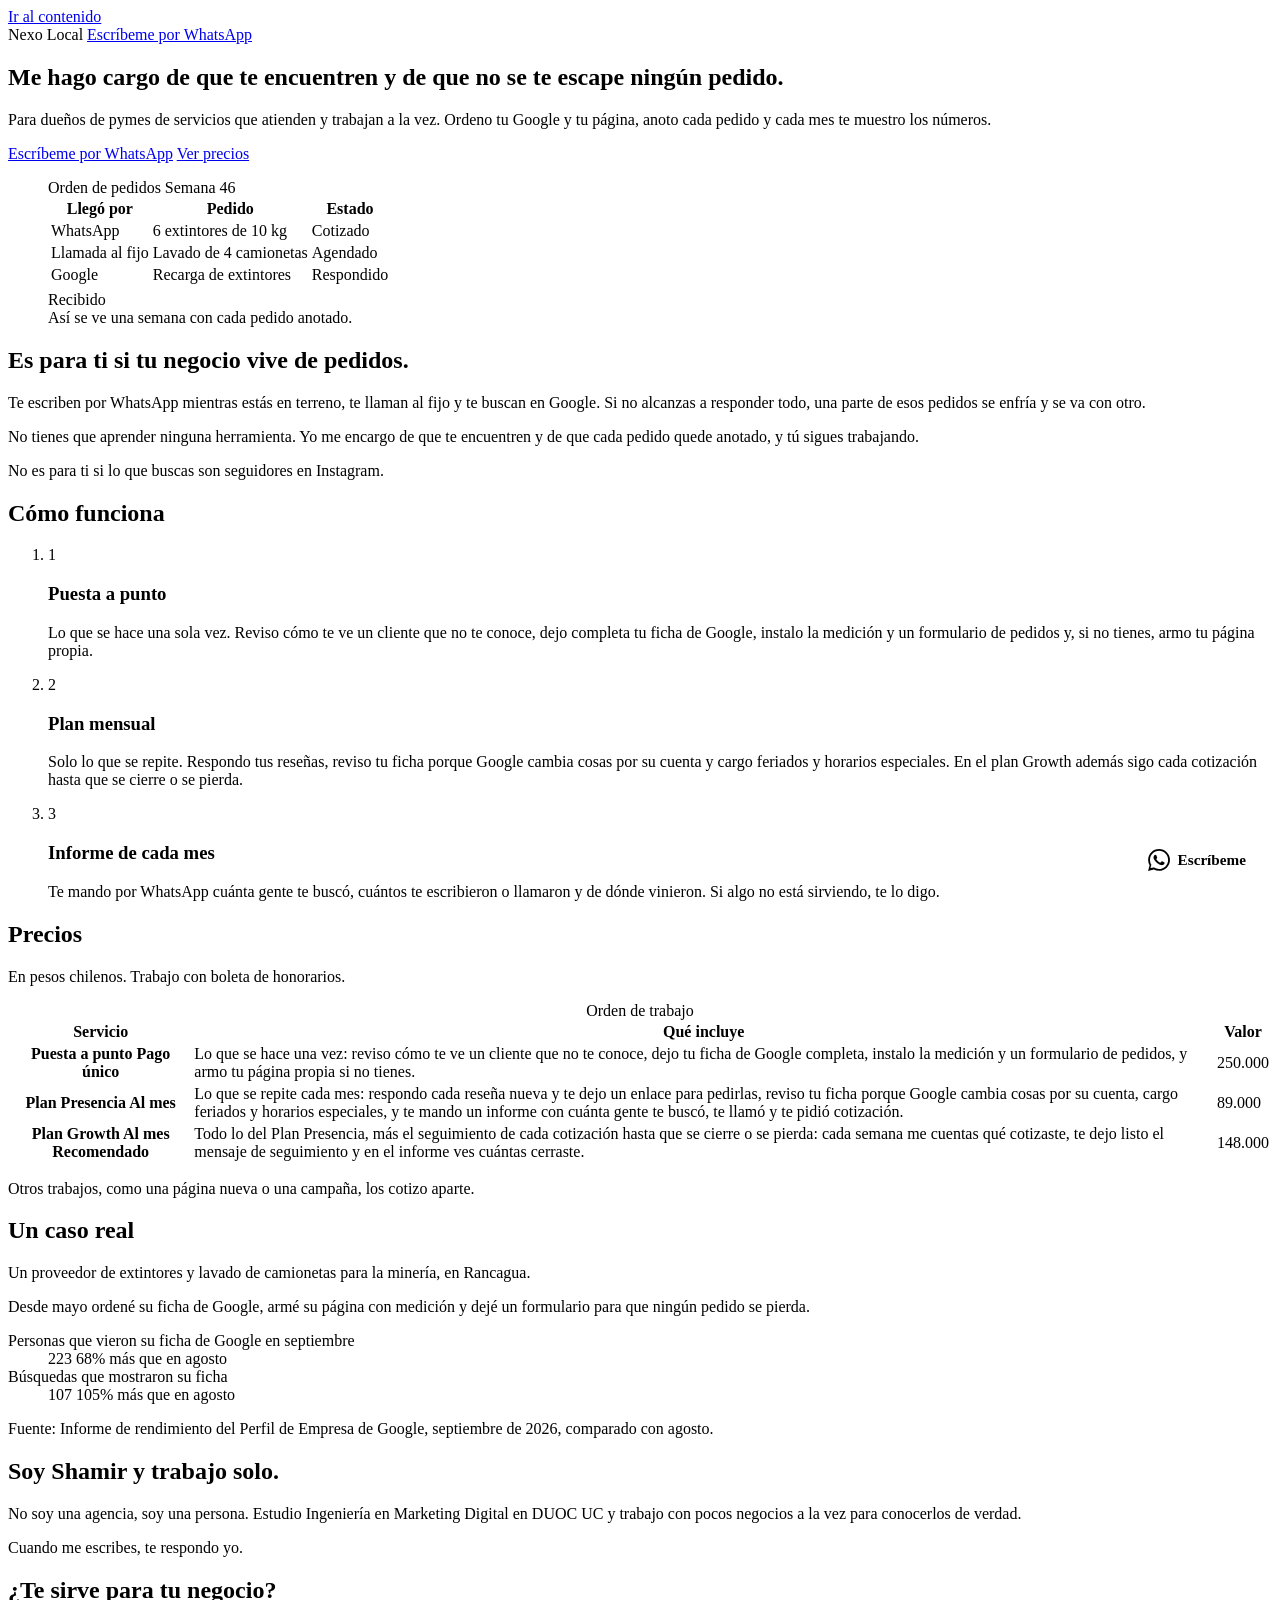
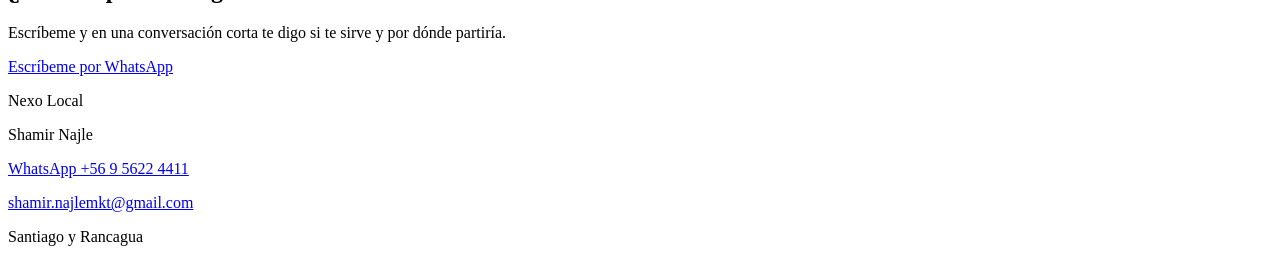
==== commit 1ba8d34f: "Landing: planes describen solo lo que se repite cada mes; lo de una vez va en la Puesta a punto" ====
--- a/index.html
+++ b/index.html
@@ -1 +1 @@
-<!DOCTYPE html><html class="servicios" lang="es"><head><meta charset="utf-8"><meta content="width=device-width,initial-scale=1" name="viewport"><meta content="#E8EEEB" name="theme-color"><title>Nexo Local: que te encuentren y que no se te escape ningún pedido</title><meta content="Shamir Najle ordena el Google y la página de pymes de servicios, anota cada pedido y cada mes muestra los números. Precios a la vista y contacto por WhatsApp." name="description"><meta content="website" property="og:type"><meta content="Nexo Local: que te encuentren y que no se te escape ningún pedido" property="og:title"><meta content="Shamir Najle ordena el Google y la página de pymes de servicios, anota cada pedido y cada mes muestra los números. Precios a la vista y contacto por WhatsApp." property="og:description"><meta content="https://shamirnajlemkt-pixel.github.io/nexo-local/" property="og:url"><link href="data:image/svg+xml,%3Csvg%20xmlns%3D%22http%3A%2F%2Fwww.w3.org%2F2000%2Fsvg%22%20viewBox%3D%220%200%2064%2064%22%3E%3Crect%20width%3D%2264%22%20height%3D%2264%22%20rx%3D%2212%22%20fill%3D%22%23E8EEEB%22%2F%3E%3Crect%20x%3D%226%22%20y%3D%226%22%20width%3D%2252%22%20height%3D%2252%22%20rx%3D%228%22%20fill%3D%22none%22%20stroke%3D%22%231D3D8F%22%20stroke-width%3D%223%22%2F%3E%3Ctext%20x%3D%2250%25%22%20y%3D%2255%25%22%20dominant-baseline%3D%22central%22%20text-anchor%3D%22middle%22%20font-family%3D%22Arial%2CHelvetica%2Csans-serif%22%20font-weight%3D%22800%22%20font-size%3D%2234%22%20fill%3D%22%231D3D8F%22%3EN%3C%2Ftext%3E%3C%2Fsvg%3E" rel="icon" type="image/svg+xml"><script type="application/ld+json">{"@context":"https://schema.org","@type":"ProfessionalService","name":"Nexo Local","description":"Shamir Najle ordena el Google y la página de pymes de servicios, anota cada pedido y cada mes muestra los números. Precios a la vista y contacto por WhatsApp.","founder":{"@type":"Person","name":"Shamir Najle"},"telephone":"+56956224411","email":"shamir.najlemkt@gmail.com","areaServed":{"@type":"Country","name":"Chile"},"url":"https://shamirnajlemkt-pixel.github.io/nexo-local/"}</script><script>!function(){var e=-1!==location.search.indexOf("static"),t=window.matchMedia("(prefers-reduced-motion: reduce)").matches;e||t||(document.documentElement.classList.add("anim"),setTimeout(function(){document.documentElement.classList.remove("anim")},2500)),e&&document.documentElement.classList.add("is-static")}()</script><link href="/nexo-local/_astro/index.HQ95p0Rq.css" rel="stylesheet"><style>.fab[data-astro-cid-5z2acgzg]{position:fixed;right:1rem;bottom:1rem;z-index:50;display:inline-flex;align-items:center;gap:.5rem;padding:.85rem 1.1rem;border-radius:999px;background:var(--c-acento);color:var(--c-acento-ink);font-family:var(--f-body);font-weight:700;font-size:.95rem;text-decoration:none;box-shadow:0 10px 30px rgb(var(--c-acento-rgb) / 35%);transition:transform var(--dur-hover) var(--ease-out);will-change:transform}@media (hover:hover) and (pointer:fine){.fab[data-astro-cid-5z2acgzg]:hover{transform:translateY(-2px)}}.fab[data-astro-cid-5z2acgzg]:active{transform:scale(.97)}@media (max-width:480px){.fab[data-astro-cid-5z2acgzg] span[data-astro-cid-5z2acgzg]{display:none}.fab[data-astro-cid-5z2acgzg]{padding:.95rem}}html.lenis,html.lenis body{height:auto}.lenis:not(.lenis-autoToggle).lenis-stopped{overflow:clip}.lenis [data-lenis-prevent-horizontal],.lenis [data-lenis-prevent-touch],.lenis [data-lenis-prevent-vertical],.lenis [data-lenis-prevent-wheel],.lenis [data-lenis-prevent]{overscroll-behavior:contain}.lenis.lenis-smooth iframe{pointer-events:none}.lenis.lenis-autoToggle{transition-property:overflow;transition-duration:1ms;transition-behavior:allow-discrete}</style></head><body><a href="#contenido" class="saltar">Ir al contenido</a><main><header class="barra" data-astro-cid-45msecwp><div class="wrap barra__in" data-astro-cid-45msecwp><span class="marca" data-astro-cid-45msecwp>Nexo Local</span> <a href="https://wa.me/56956224411?text=Hola%20Shamir%2C%20vi%20tu%20p%C3%A1gina%20y%20quiero%20saber%20si%20me%20sirve%20para%20mi%20negocio" class="barra__wa" rel="noopener" target="_blank" data-astro-cid-45msecwp>Escríbeme por WhatsApp</a></div></header><section class="hero" id="contenido" data-astro-cid-45msecwp><div class="wrap hero__grid" data-astro-cid-45msecwp><div class="hero__texto" data-astro-cid-45msecwp><h1 data-astro-cid-45msecwp>Me hago cargo de que te encuentren y de que no se te escape ningún pedido.</h1><p class="hero__bajada" data-astro-cid-45msecwp>Para dueños de pymes de servicios que atienden y trabajan a la vez. Ordeno tu Google y tu página, anoto cada pedido y cada mes te muestro los números.</p><div class="hero__acciones" data-astro-cid-45msecwp><a href="https://wa.me/56956224411?text=Hola%20Shamir%2C%20vi%20tu%20p%C3%A1gina%20y%20quiero%20saber%20si%20me%20sirve%20para%20mi%20negocio" class="btn" rel="noopener" target="_blank" data-astro-cid-45msecwp>Escríbeme por WhatsApp</a> <a href="#precios" class="enlace" data-astro-cid-45msecwp>Ver precios</a></div></div><figure aria-label="Ejemplo de una hoja de pedidos con cada pedido anotado" class="hoja" data-astro-cid-45msecwp><div class="hoja__cabeza" data-astro-cid-45msecwp><span class="hoja__titulo" data-astro-cid-45msecwp>Orden de pedidos</span> <span class="hoja__folio" data-astro-cid-45msecwp>Semana 46</span></div><table class="hoja__tabla" data-astro-cid-45msecwp><thead data-astro-cid-45msecwp><tr data-astro-cid-45msecwp><th scope="col" data-astro-cid-45msecwp>Llegó por</th><th scope="col" data-astro-cid-45msecwp>Pedido</th><th scope="col" data-astro-cid-45msecwp>Estado</th></tr></thead><tbody data-astro-cid-45msecwp><tr data-astro-cid-45msecwp data-pedido><td class="hoja__canal" data-astro-cid-45msecwp>WhatsApp</td><td class="hoja__pedido" data-astro-cid-45msecwp>6 extintores de 10 kg</td><td class="hoja__estado" data-astro-cid-45msecwp>Cotizado</td></tr><tr data-astro-cid-45msecwp data-pedido><td class="hoja__canal" data-astro-cid-45msecwp>Llamada al fijo</td><td class="hoja__pedido" data-astro-cid-45msecwp>Lavado de 4 camionetas</td><td class="hoja__estado" data-astro-cid-45msecwp>Agendado</td></tr><tr data-astro-cid-45msecwp data-pedido><td class="hoja__canal" data-astro-cid-45msecwp>Google</td><td class="hoja__pedido" data-astro-cid-45msecwp>Recarga de extintores</td><td class="hoja__estado" data-astro-cid-45msecwp>Respondido</td></tr><tr data-astro-cid-45msecwp aria-hidden="true" class="hoja__vacia"><td data-astro-cid-45msecwp></td><td data-astro-cid-45msecwp></td><td data-astro-cid-45msecwp></td></tr></tbody></table><span class="timbre" aria-hidden="true" data-astro-cid-45msecwp data-timbre>Recibido</span><figcaption class="hoja__nota" data-astro-cid-45msecwp>Así se ve una semana con cada pedido anotado.</figcaption></figure></div></section><section class="seccion para" data-astro-cid-hlp55ngn><div class="wrap para__grid" data-astro-cid-hlp55ngn><h2 data-astro-cid-hlp55ngn>Es para ti si tu negocio vive de pedidos.</h2><div class="para__texto" data-astro-cid-hlp55ngn><p data-astro-cid-hlp55ngn>Te escriben por WhatsApp mientras estás en terreno, te llaman al fijo y te buscan en Google. Si no alcanzas a responder todo, una parte de esos pedidos se enfría y se va con otro.</p><p data-astro-cid-hlp55ngn>No tienes que aprender ninguna herramienta. Yo me encargo de que te encuentren y de que cada pedido quede anotado, y tú sigues trabajando.</p><p data-astro-cid-hlp55ngn class="para__no">No es para ti si lo que buscas son seguidores en Instagram.</p></div></div></section><section class="seccion pasos" data-astro-cid-hlp55ngn><div class="wrap" data-astro-cid-hlp55ngn><h2 data-astro-cid-hlp55ngn>Cómo funciona</h2><ol class="pasos__lista" data-astro-cid-hlp55ngn><li data-astro-cid-hlp55ngn><span class="pasos__num" data-astro-cid-hlp55ngn aria-hidden="true">1</span><h3 data-astro-cid-hlp55ngn>Puesta a punto</h3><p data-astro-cid-hlp55ngn>Reviso cómo te ve un cliente que no te conoce. Corrijo tu ficha de Google, instalo la medición y, si no tienes, armo tu página propia.</p></li><li data-astro-cid-hlp55ngn><span class="pasos__num" data-astro-cid-hlp55ngn aria-hidden="true">2</span><h3 data-astro-cid-hlp55ngn>Plan mensual</h3><p data-astro-cid-hlp55ngn>Mantengo tu ficha y tu página al día y cada pedido que llega por la página te cae al correo. En el plan Growth además anoto tus cotizaciones y te dejo listo el seguimiento.</p></li><li data-astro-cid-hlp55ngn><span class="pasos__num" data-astro-cid-hlp55ngn aria-hidden="true">3</span><h3 data-astro-cid-hlp55ngn>Informe de cada mes</h3><p data-astro-cid-hlp55ngn>Te mando por WhatsApp cuánta gente te buscó, cuántos te escribieron o llamaron y de dónde vinieron. Si algo no está sirviendo, te lo digo.</p></li></ol></div></section><section class="seccion precios" data-astro-cid-hlp55ngn id="precios"><div class="wrap" data-astro-cid-hlp55ngn><h2 data-astro-cid-hlp55ngn>Precios</h2><p data-astro-cid-hlp55ngn class="precios__bajada">En pesos chilenos. Trabajo con boleta de honorarios.</p><table class="orden" data-astro-cid-hlp55ngn><caption class="orden__cap" data-astro-cid-hlp55ngn>Orden de trabajo</caption><thead data-astro-cid-hlp55ngn><tr data-astro-cid-hlp55ngn><th scope="col" data-astro-cid-hlp55ngn>Servicio</th><th scope="col" data-astro-cid-hlp55ngn>Qué incluye</th><th scope="col" data-astro-cid-hlp55ngn class="orden__der">Valor</th></tr></thead><tbody data-astro-cid-hlp55ngn><tr class="orden__fila" data-astro-cid-hlp55ngn><th scope="row" data-astro-cid-hlp55ngn class="orden__nombre">Puesta a punto <span class="orden__modo" data-astro-cid-hlp55ngn>Pago único</span></th><td class="orden__detalle" data-astro-cid-hlp55ngn>Reviso cómo te ve un cliente que no te conoce, corrijo tu ficha de Google, instalo la medición y armo tu página propia si no tienes.</td><td class="orden__der orden__precio" data-astro-cid-hlp55ngn>250.000</td></tr><tr class="orden__fila" data-astro-cid-hlp55ngn><th scope="row" data-astro-cid-hlp55ngn class="orden__nombre">Plan Presencia <span class="orden__modo" data-astro-cid-hlp55ngn>Al mes</span></th><td class="orden__detalle" data-astro-cid-hlp55ngn>Tu ficha de Google y tu página siempre al día, cada pedido de la página te llega al correo y un informe corto cada mes.</td><td class="orden__der orden__precio" data-astro-cid-hlp55ngn>89.000</td></tr><tr class="orden__fila es-recomendado" data-astro-cid-hlp55ngn><th scope="row" data-astro-cid-hlp55ngn class="orden__nombre">Plan Growth <span class="orden__modo" data-astro-cid-hlp55ngn>Al mes</span> <span class="orden__sello" data-astro-cid-hlp55ngn>Recomendado</span></th><td class="orden__detalle" data-astro-cid-hlp55ngn>Todo lo del Plan Presencia, más el registro de tus cotizaciones y el mensaje de seguimiento listo a los 3 días para que lo mandes tú.</td><td class="orden__der orden__precio" data-astro-cid-hlp55ngn>148.000</td></tr></tbody></table><p data-astro-cid-hlp55ngn class="precios__extra">Otros trabajos, como una página nueva o una campaña, los cotizo aparte.</p></div></section><section class="seccion caso" data-astro-cid-hlp55ngn><div class="wrap caso__grid" data-astro-cid-hlp55ngn><div data-astro-cid-hlp55ngn><h2 data-astro-cid-hlp55ngn>Un caso real</h2><p data-astro-cid-hlp55ngn class="caso__quien">Un proveedor de extintores y lavado de camionetas para la minería, en Rancagua.</p><p data-astro-cid-hlp55ngn>Desde mayo ordené su ficha de Google, armé su página con medición y dejé un formulario para que ningún pedido se pierda.</p></div><dl class="caso__datos" data-astro-cid-hlp55ngn><div data-astro-cid-hlp55ngn><dt data-astro-cid-hlp55ngn>Personas que vieron su ficha de Google en septiembre</dt><dd data-astro-cid-hlp55ngn><span class="caso__num" data-astro-cid-hlp55ngn>223</span> <span class="caso__cambio" data-astro-cid-hlp55ngn>68% más que en agosto</span></dd></div><div data-astro-cid-hlp55ngn><dt data-astro-cid-hlp55ngn>Búsquedas que mostraron su ficha</dt><dd data-astro-cid-hlp55ngn><span class="caso__num" data-astro-cid-hlp55ngn>107</span> <span class="caso__cambio" data-astro-cid-hlp55ngn>105% más que en agosto</span></dd></div><p data-astro-cid-hlp55ngn class="caso__fuente">Fuente: Informe de rendimiento del Perfil de Empresa de Google, septiembre de 2026, comparado con agosto.</p></dl></div></section><section class="seccion yo" data-astro-cid-hlp55ngn><div class="wrap yo__grid" data-astro-cid-hlp55ngn><h2 data-astro-cid-hlp55ngn>Soy Shamir y trabajo solo.</h2><div class="yo__texto" data-astro-cid-hlp55ngn><p data-astro-cid-hlp55ngn>No soy una agencia, soy una persona. Estudio Ingeniería en Marketing Digital en DUOC UC y trabajo con pocos negocios a la vez para conocerlos de verdad.</p><p data-astro-cid-hlp55ngn>Cuando me escribes, te respondo yo.</p></div></div></section><section class="seccion cierre" data-astro-cid-hlp55ngn><div class="wrap cierre__in" data-astro-cid-hlp55ngn><h2 data-astro-cid-hlp55ngn>¿Te sirve para tu negocio?</h2><p data-astro-cid-hlp55ngn>Escríbeme y en una conversación corta te digo si te sirve y por dónde partiría.</p><a href="https://wa.me/56956224411?text=Hola%20Shamir%2C%20vi%20tu%20p%C3%A1gina%20y%20quiero%20saber%20si%20me%20sirve%20para%20mi%20negocio" class="btn" rel="noopener" target="_blank" data-astro-cid-hlp55ngn>Escríbeme por WhatsApp</a></div></section><footer class="pie" data-astro-cid-hlp55ngn><div class="wrap pie__in" data-astro-cid-hlp55ngn><p data-astro-cid-hlp55ngn class="pie__marca">Nexo Local</p><p data-astro-cid-hlp55ngn>Shamir Najle</p><p data-astro-cid-hlp55ngn><a href="https://wa.me/56956224411?text=Hola%20Shamir%2C%20vi%20tu%20p%C3%A1gina%20y%20quiero%20saber%20si%20me%20sirve%20para%20mi%20negocio" rel="noopener" target="_blank" data-astro-cid-hlp55ngn>WhatsApp +56 9 5622 4411</a></p><p data-astro-cid-hlp55ngn><a href="mailto:shamir.najlemkt@gmail.com" data-astro-cid-hlp55ngn>shamir.najlemkt@gmail.com</a></p><p data-astro-cid-hlp55ngn>Santiago y Rancagua</p></div></footer></main><a href="https://wa.me/56956224411?text=Hola%20Shamir%2C%20vi%20tu%20p%C3%A1gina%20y%20quiero%20saber%20si%20me%20sirve%20para%20mi%20negocio" class="fab" rel="noopener" target="_blank" aria-label="Escríbeme por WhatsApp" data-astro-cid-5z2acgzg><svg aria-hidden="true" data-astro-cid-5z2acgzg fill="currentColor" height="22" viewBox="0 0 24 24" width="22"><path d="M.057 24l1.687-6.163a11.867 11.867 0 01-1.587-5.945C.16 5.335 5.495 0 12.05 0a11.817 11.817 0 018.413 3.488 11.824 11.824 0 013.48 8.414c-.003 6.557-5.338 11.892-11.893 11.892a11.9 11.9 0 01-5.688-1.448L.057 24zm6.597-3.807c1.676.995 3.276 1.591 5.392 1.592 5.448 0 9.886-4.434 9.889-9.885.002-5.462-4.415-9.89-9.881-9.892-5.452 0-9.887 4.434-9.889 9.884a9.86 9.86 0 001.51 5.26l-.999 3.648 3.477-.612.001-.001zm11.387-5.464c-.074-.124-.272-.198-.57-.347-.297-.149-1.758-.868-2.031-.967-.272-.099-.47-.149-.669.149-.198.297-.768.967-.941 1.165-.173.198-.347.223-.644.074-.297-.149-1.255-.462-2.39-1.475-.883-.788-1.48-1.761-1.653-2.059-.173-.297-.018-.458.13-.606.134-.133.297-.347.446-.521.151-.172.2-.296.3-.495.099-.198.05-.372-.025-.521-.075-.148-.669-1.611-.916-2.206-.242-.579-.487-.501-.669-.51l-.57-.01c-.198 0-.52.074-.792.372s-1.04 1.016-1.04 2.479 1.065 2.876 1.213 3.074c.149.198 2.095 3.2 5.076 4.487.709.306 1.263.489 1.694.626.712.226 1.36.194 1.872.118.571-.085 1.758-.719 2.006-1.413.248-.695.248-1.29.173-1.414z" data-astro-cid-5z2acgzg></path></svg> <span data-astro-cid-5z2acgzg>Escríbeme</span></a><script type="module" src="/nexo-local/_astro/ServiciosLayout.astro_astro_type_script_index_0_lang.DW0zLKg2.js"></script></body></html>+<!DOCTYPE html><html class="servicios" lang="es"><head><meta charset="utf-8"><meta content="width=device-width,initial-scale=1" name="viewport"><meta content="#E8EEEB" name="theme-color"><title>Nexo Local: que te encuentren y que no se te escape ningún pedido</title><meta content="Shamir Najle ordena el Google y la página de pymes de servicios, anota cada pedido y cada mes muestra los números. Precios a la vista y contacto por WhatsApp." name="description"><meta content="website" property="og:type"><meta content="Nexo Local: que te encuentren y que no se te escape ningún pedido" property="og:title"><meta content="Shamir Najle ordena el Google y la página de pymes de servicios, anota cada pedido y cada mes muestra los números. Precios a la vista y contacto por WhatsApp." property="og:description"><meta content="https://shamirnajlemkt-pixel.github.io/nexo-local/" property="og:url"><link href="data:image/svg+xml,%3Csvg%20xmlns%3D%22http%3A%2F%2Fwww.w3.org%2F2000%2Fsvg%22%20viewBox%3D%220%200%2064%2064%22%3E%3Crect%20width%3D%2264%22%20height%3D%2264%22%20rx%3D%2212%22%20fill%3D%22%23E8EEEB%22%2F%3E%3Crect%20x%3D%226%22%20y%3D%226%22%20width%3D%2252%22%20height%3D%2252%22%20rx%3D%228%22%20fill%3D%22none%22%20stroke%3D%22%231D3D8F%22%20stroke-width%3D%223%22%2F%3E%3Ctext%20x%3D%2250%25%22%20y%3D%2255%25%22%20dominant-baseline%3D%22central%22%20text-anchor%3D%22middle%22%20font-family%3D%22Arial%2CHelvetica%2Csans-serif%22%20font-weight%3D%22800%22%20font-size%3D%2234%22%20fill%3D%22%231D3D8F%22%3EN%3C%2Ftext%3E%3C%2Fsvg%3E" rel="icon" type="image/svg+xml"><script type="application/ld+json">{"@context":"https://schema.org","@type":"ProfessionalService","name":"Nexo Local","description":"Shamir Najle ordena el Google y la página de pymes de servicios, anota cada pedido y cada mes muestra los números. Precios a la vista y contacto por WhatsApp.","founder":{"@type":"Person","name":"Shamir Najle"},"telephone":"+56956224411","email":"shamir.najlemkt@gmail.com","areaServed":{"@type":"Country","name":"Chile"},"url":"https://shamirnajlemkt-pixel.github.io/nexo-local/"}</script><script>!function(){var e=-1!==location.search.indexOf("static"),t=window.matchMedia("(prefers-reduced-motion: reduce)").matches;e||t||(document.documentElement.classList.add("anim"),setTimeout(function(){window.__heroListo||document.documentElement.classList.remove("anim")},2500)),e&&document.documentElement.classList.add("is-static")}()</script><link href="/nexo-local/_astro/index.HQ95p0Rq.css" rel="stylesheet"><style>.fab[data-astro-cid-5z2acgzg]{position:fixed;right:1rem;bottom:1rem;z-index:50;display:inline-flex;align-items:center;gap:.5rem;padding:.85rem 1.1rem;border-radius:999px;background:var(--c-acento);color:var(--c-acento-ink);font-family:var(--f-body);font-weight:700;font-size:.95rem;text-decoration:none;box-shadow:0 10px 30px rgb(var(--c-acento-rgb) / 35%);transition:transform var(--dur-hover) var(--ease-out);will-change:transform}@media (hover:hover) and (pointer:fine){.fab[data-astro-cid-5z2acgzg]:hover{transform:translateY(-2px)}}.fab[data-astro-cid-5z2acgzg]:active{transform:scale(.97)}@media (max-width:480px){.fab[data-astro-cid-5z2acgzg] span[data-astro-cid-5z2acgzg]{display:none}.fab[data-astro-cid-5z2acgzg]{padding:.95rem}}html.lenis,html.lenis body{height:auto}.lenis:not(.lenis-autoToggle).lenis-stopped{overflow:clip}.lenis [data-lenis-prevent-horizontal],.lenis [data-lenis-prevent-touch],.lenis [data-lenis-prevent-vertical],.lenis [data-lenis-prevent-wheel],.lenis [data-lenis-prevent]{overscroll-behavior:contain}.lenis.lenis-smooth iframe{pointer-events:none}.lenis.lenis-autoToggle{transition-property:overflow;transition-duration:1ms;transition-behavior:allow-discrete}</style></head><body><a href="#contenido" class="saltar">Ir al contenido</a><main><header class="barra" data-astro-cid-45msecwp><div class="wrap barra__in" data-astro-cid-45msecwp><span class="marca" data-astro-cid-45msecwp>Nexo Local</span> <a href="https://wa.me/56956224411?text=Hola%20Shamir%2C%20vi%20tu%20p%C3%A1gina%20y%20quiero%20saber%20si%20me%20sirve%20para%20mi%20negocio" class="barra__wa" rel="noopener" target="_blank" data-astro-cid-45msecwp>Escríbeme por WhatsApp</a></div></header><section class="hero" id="contenido" data-astro-cid-45msecwp><div class="wrap hero__grid" data-astro-cid-45msecwp><div class="hero__texto" data-astro-cid-45msecwp><h1 data-astro-cid-45msecwp>Me hago cargo de que te encuentren y de que no se te escape ningún pedido.</h1><p class="hero__bajada" data-astro-cid-45msecwp>Para dueños de pymes de servicios que atienden y trabajan a la vez. Ordeno tu Google y tu página, anoto cada pedido y cada mes te muestro los números.</p><div class="hero__acciones" data-astro-cid-45msecwp><a href="https://wa.me/56956224411?text=Hola%20Shamir%2C%20vi%20tu%20p%C3%A1gina%20y%20quiero%20saber%20si%20me%20sirve%20para%20mi%20negocio" class="btn" rel="noopener" target="_blank" data-astro-cid-45msecwp>Escríbeme por WhatsApp</a> <a href="#precios" class="enlace" data-astro-cid-45msecwp>Ver precios</a></div></div><figure aria-label="Ejemplo de una hoja de pedidos con cada pedido anotado" class="hoja" data-astro-cid-45msecwp><div class="hoja__cabeza" data-astro-cid-45msecwp><span class="hoja__titulo" data-astro-cid-45msecwp>Orden de pedidos</span> <span class="hoja__folio" data-astro-cid-45msecwp>Semana 46</span></div><table class="hoja__tabla" data-astro-cid-45msecwp><thead data-astro-cid-45msecwp><tr data-astro-cid-45msecwp><th scope="col" data-astro-cid-45msecwp>Llegó por</th><th scope="col" data-astro-cid-45msecwp>Pedido</th><th scope="col" data-astro-cid-45msecwp>Estado</th></tr></thead><tbody data-astro-cid-45msecwp><tr data-astro-cid-45msecwp data-pedido><td class="hoja__canal" data-astro-cid-45msecwp>WhatsApp</td><td class="hoja__pedido" data-astro-cid-45msecwp>6 extintores de 10 kg</td><td class="hoja__estado" data-astro-cid-45msecwp>Cotizado</td></tr><tr data-astro-cid-45msecwp data-pedido><td class="hoja__canal" data-astro-cid-45msecwp>Llamada al fijo</td><td class="hoja__pedido" data-astro-cid-45msecwp>Lavado de 4 camionetas</td><td class="hoja__estado" data-astro-cid-45msecwp>Agendado</td></tr><tr data-astro-cid-45msecwp data-pedido><td class="hoja__canal" data-astro-cid-45msecwp>Google</td><td class="hoja__pedido" data-astro-cid-45msecwp>Recarga de extintores</td><td class="hoja__estado" data-astro-cid-45msecwp>Respondido</td></tr><tr data-astro-cid-45msecwp aria-hidden="true" class="hoja__vacia"><td data-astro-cid-45msecwp></td><td data-astro-cid-45msecwp></td><td data-astro-cid-45msecwp></td></tr></tbody></table><span class="timbre" aria-hidden="true" data-astro-cid-45msecwp data-timbre>Recibido</span><figcaption class="hoja__nota" data-astro-cid-45msecwp>Así se ve una semana con cada pedido anotado.</figcaption></figure></div></section><section class="seccion para" data-astro-cid-hlp55ngn><div class="wrap para__grid" data-astro-cid-hlp55ngn><h2 data-astro-cid-hlp55ngn>Es para ti si tu negocio vive de pedidos.</h2><div class="para__texto" data-astro-cid-hlp55ngn><p data-astro-cid-hlp55ngn>Te escriben por WhatsApp mientras estás en terreno, te llaman al fijo y te buscan en Google. Si no alcanzas a responder todo, una parte de esos pedidos se enfría y se va con otro.</p><p data-astro-cid-hlp55ngn>No tienes que aprender ninguna herramienta. Yo me encargo de que te encuentren y de que cada pedido quede anotado, y tú sigues trabajando.</p><p data-astro-cid-hlp55ngn class="para__no">No es para ti si lo que buscas son seguidores en Instagram.</p></div></div></section><section class="seccion pasos" data-astro-cid-hlp55ngn><div class="wrap" data-astro-cid-hlp55ngn><h2 data-astro-cid-hlp55ngn>Cómo funciona</h2><ol class="pasos__lista" data-astro-cid-hlp55ngn><li data-astro-cid-hlp55ngn><span class="pasos__num" data-astro-cid-hlp55ngn aria-hidden="true">1</span><h3 data-astro-cid-hlp55ngn>Puesta a punto</h3><p data-astro-cid-hlp55ngn>Lo que se hace una sola vez. Reviso cómo te ve un cliente que no te conoce, dejo completa tu ficha de Google, instalo la medición y un formulario de pedidos y, si no tienes, armo tu página propia.</p></li><li data-astro-cid-hlp55ngn><span class="pasos__num" data-astro-cid-hlp55ngn aria-hidden="true">2</span><h3 data-astro-cid-hlp55ngn>Plan mensual</h3><p data-astro-cid-hlp55ngn>Solo lo que se repite. Respondo tus reseñas, reviso tu ficha porque Google cambia cosas por su cuenta y cargo feriados y horarios especiales. En el plan Growth además sigo cada cotización hasta que se cierre o se pierda.</p></li><li data-astro-cid-hlp55ngn><span class="pasos__num" data-astro-cid-hlp55ngn aria-hidden="true">3</span><h3 data-astro-cid-hlp55ngn>Informe de cada mes</h3><p data-astro-cid-hlp55ngn>Te mando por WhatsApp cuánta gente te buscó, cuántos te escribieron o llamaron y de dónde vinieron. Si algo no está sirviendo, te lo digo.</p></li></ol></div></section><section class="seccion precios" data-astro-cid-hlp55ngn id="precios"><div class="wrap" data-astro-cid-hlp55ngn><h2 data-astro-cid-hlp55ngn>Precios</h2><p data-astro-cid-hlp55ngn class="precios__bajada">En pesos chilenos. Trabajo con boleta de honorarios.</p><table class="orden" data-astro-cid-hlp55ngn><caption class="orden__cap" data-astro-cid-hlp55ngn>Orden de trabajo</caption><thead data-astro-cid-hlp55ngn><tr data-astro-cid-hlp55ngn><th scope="col" data-astro-cid-hlp55ngn>Servicio</th><th scope="col" data-astro-cid-hlp55ngn>Qué incluye</th><th scope="col" data-astro-cid-hlp55ngn class="orden__der">Valor</th></tr></thead><tbody data-astro-cid-hlp55ngn><tr class="orden__fila" data-astro-cid-hlp55ngn><th scope="row" data-astro-cid-hlp55ngn class="orden__nombre">Puesta a punto <span class="orden__modo" data-astro-cid-hlp55ngn>Pago único</span></th><td class="orden__detalle" data-astro-cid-hlp55ngn>Lo que se hace una vez: reviso cómo te ve un cliente que no te conoce, dejo tu ficha de Google completa, instalo la medición y un formulario de pedidos, y armo tu página propia si no tienes.</td><td class="orden__der orden__precio" data-astro-cid-hlp55ngn>250.000</td></tr><tr class="orden__fila" data-astro-cid-hlp55ngn><th scope="row" data-astro-cid-hlp55ngn class="orden__nombre">Plan Presencia <span class="orden__modo" data-astro-cid-hlp55ngn>Al mes</span></th><td class="orden__detalle" data-astro-cid-hlp55ngn>Lo que se repite cada mes: respondo cada reseña nueva y te dejo un enlace para pedirlas, reviso tu ficha porque Google cambia cosas por su cuenta, cargo feriados y horarios especiales, y te mando un informe con cuánta gente te buscó, te llamó y te pidió cotización.</td><td class="orden__der orden__precio" data-astro-cid-hlp55ngn>89.000</td></tr><tr class="orden__fila es-recomendado" data-astro-cid-hlp55ngn><th scope="row" data-astro-cid-hlp55ngn class="orden__nombre">Plan Growth <span class="orden__modo" data-astro-cid-hlp55ngn>Al mes</span> <span class="orden__sello" data-astro-cid-hlp55ngn>Recomendado</span></th><td class="orden__detalle" data-astro-cid-hlp55ngn>Todo lo del Plan Presencia, más el seguimiento de cada cotización hasta que se cierre o se pierda: cada semana me cuentas qué cotizaste, te dejo listo el mensaje de seguimiento y en el informe ves cuántas cerraste.</td><td class="orden__der orden__precio" data-astro-cid-hlp55ngn>148.000</td></tr></tbody></table><p data-astro-cid-hlp55ngn class="precios__extra">Otros trabajos, como una página nueva o una campaña, los cotizo aparte.</p></div></section><section class="seccion caso" data-astro-cid-hlp55ngn><div class="wrap caso__grid" data-astro-cid-hlp55ngn><div data-astro-cid-hlp55ngn><h2 data-astro-cid-hlp55ngn>Un caso real</h2><p data-astro-cid-hlp55ngn class="caso__quien">Un proveedor de extintores y lavado de camionetas para la minería, en Rancagua.</p><p data-astro-cid-hlp55ngn>Desde mayo ordené su ficha de Google, armé su página con medición y dejé un formulario para que ningún pedido se pierda.</p></div><dl class="caso__datos" data-astro-cid-hlp55ngn><div data-astro-cid-hlp55ngn><dt data-astro-cid-hlp55ngn>Personas que vieron su ficha de Google en septiembre</dt><dd data-astro-cid-hlp55ngn><span class="caso__num" data-astro-cid-hlp55ngn>223</span> <span class="caso__cambio" data-astro-cid-hlp55ngn>68% más que en agosto</span></dd></div><div data-astro-cid-hlp55ngn><dt data-astro-cid-hlp55ngn>Búsquedas que mostraron su ficha</dt><dd data-astro-cid-hlp55ngn><span class="caso__num" data-astro-cid-hlp55ngn>107</span> <span class="caso__cambio" data-astro-cid-hlp55ngn>105% más que en agosto</span></dd></div><p data-astro-cid-hlp55ngn class="caso__fuente">Fuente: Informe de rendimiento del Perfil de Empresa de Google, septiembre de 2026, comparado con agosto.</p></dl></div></section><section class="seccion yo" data-astro-cid-hlp55ngn><div class="wrap yo__grid" data-astro-cid-hlp55ngn><h2 data-astro-cid-hlp55ngn>Soy Shamir y trabajo solo.</h2><div class="yo__texto" data-astro-cid-hlp55ngn><p data-astro-cid-hlp55ngn>No soy una agencia, soy una persona. Estudio Ingeniería en Marketing Digital en DUOC UC y trabajo con pocos negocios a la vez para conocerlos de verdad.</p><p data-astro-cid-hlp55ngn>Cuando me escribes, te respondo yo.</p></div></div></section><section class="seccion cierre" data-astro-cid-hlp55ngn><div class="wrap cierre__in" data-astro-cid-hlp55ngn><h2 data-astro-cid-hlp55ngn>¿Te sirve para tu negocio?</h2><p data-astro-cid-hlp55ngn>Escríbeme y en una conversación corta te digo si te sirve y por dónde partiría.</p><a href="https://wa.me/56956224411?text=Hola%20Shamir%2C%20vi%20tu%20p%C3%A1gina%20y%20quiero%20saber%20si%20me%20sirve%20para%20mi%20negocio" class="btn" rel="noopener" target="_blank" data-astro-cid-hlp55ngn>Escríbeme por WhatsApp</a></div></section><footer class="pie" data-astro-cid-hlp55ngn><div class="wrap pie__in" data-astro-cid-hlp55ngn><p data-astro-cid-hlp55ngn class="pie__marca">Nexo Local</p><p data-astro-cid-hlp55ngn>Shamir Najle</p><p data-astro-cid-hlp55ngn><a href="https://wa.me/56956224411?text=Hola%20Shamir%2C%20vi%20tu%20p%C3%A1gina%20y%20quiero%20saber%20si%20me%20sirve%20para%20mi%20negocio" rel="noopener" target="_blank" data-astro-cid-hlp55ngn>WhatsApp +56 9 5622 4411</a></p><p data-astro-cid-hlp55ngn><a href="mailto:shamir.najlemkt@gmail.com" data-astro-cid-hlp55ngn>shamir.najlemkt@gmail.com</a></p><p data-astro-cid-hlp55ngn>Santiago y Rancagua</p></div></footer></main><a href="https://wa.me/56956224411?text=Hola%20Shamir%2C%20vi%20tu%20p%C3%A1gina%20y%20quiero%20saber%20si%20me%20sirve%20para%20mi%20negocio" class="fab" rel="noopener" target="_blank" aria-label="Escríbeme por WhatsApp" data-astro-cid-5z2acgzg><svg aria-hidden="true" data-astro-cid-5z2acgzg fill="currentColor" height="22" viewBox="0 0 24 24" width="22"><path d="M.057 24l1.687-6.163a11.867 11.867 0 01-1.587-5.945C.16 5.335 5.495 0 12.05 0a11.817 11.817 0 018.413 3.488 11.824 11.824 0 013.48 8.414c-.003 6.557-5.338 11.892-11.893 11.892a11.9 11.9 0 01-5.688-1.448L.057 24zm6.597-3.807c1.676.995 3.276 1.591 5.392 1.592 5.448 0 9.886-4.434 9.889-9.885.002-5.462-4.415-9.89-9.881-9.892-5.452 0-9.887 4.434-9.889 9.884a9.86 9.86 0 001.51 5.26l-.999 3.648 3.477-.612.001-.001zm11.387-5.464c-.074-.124-.272-.198-.57-.347-.297-.149-1.758-.868-2.031-.967-.272-.099-.47-.149-.669.149-.198.297-.768.967-.941 1.165-.173.198-.347.223-.644.074-.297-.149-1.255-.462-2.39-1.475-.883-.788-1.48-1.761-1.653-2.059-.173-.297-.018-.458.13-.606.134-.133.297-.347.446-.521.151-.172.2-.296.3-.495.099-.198.05-.372-.025-.521-.075-.148-.669-1.611-.916-2.206-.242-.579-.487-.501-.669-.51l-.57-.01c-.198 0-.52.074-.792.372s-1.04 1.016-1.04 2.479 1.065 2.876 1.213 3.074c.149.198 2.095 3.2 5.076 4.487.709.306 1.263.489 1.694.626.712.226 1.36.194 1.872.118.571-.085 1.758-.719 2.006-1.413.248-.695.248-1.29.173-1.414z" data-astro-cid-5z2acgzg></path></svg> <span data-astro-cid-5z2acgzg>Escríbeme</span></a><script type="module" src="/nexo-local/_astro/ServiciosLayout.astro_astro_type_script_index_0_lang.CFLunFU0.js"></script></body></html>
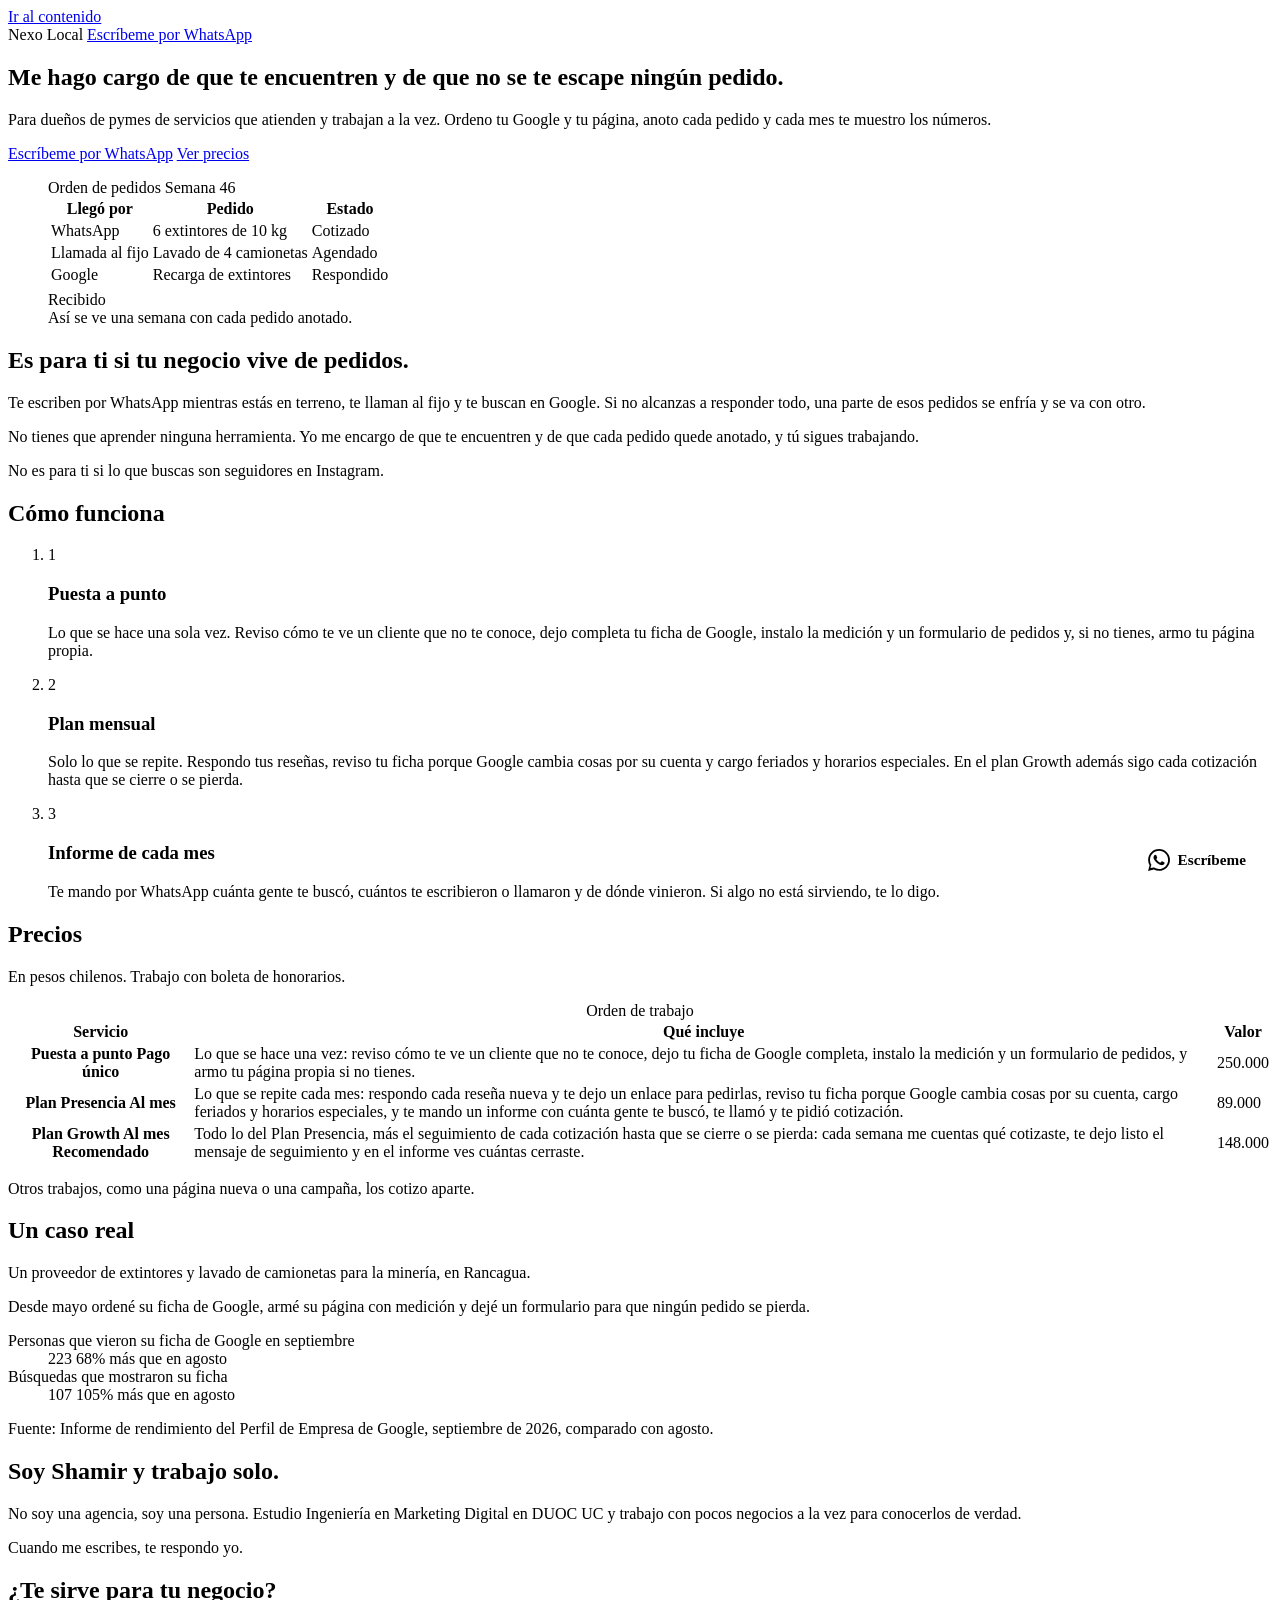
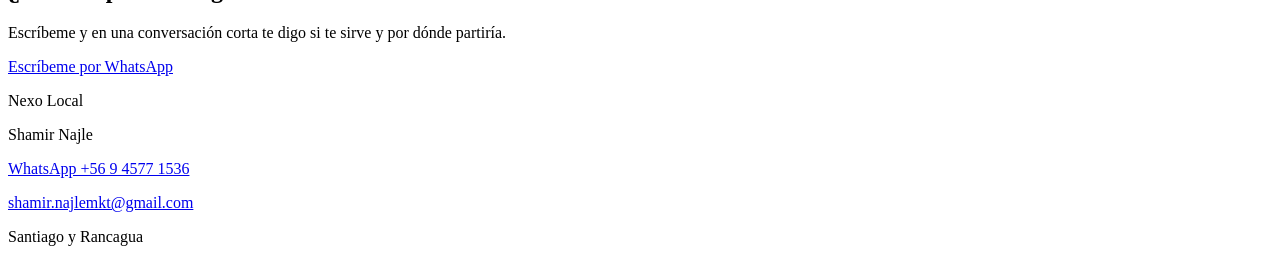
==== commit add32fce: "Landing: WhatsApp corregido a +56 9 4577 1536 (el anterior ya no es de Shamir)" ====
--- a/index.html
+++ b/index.html
@@ -1 +1 @@
-<!DOCTYPE html><html class="servicios" lang="es"><head><meta charset="utf-8"><meta content="width=device-width,initial-scale=1" name="viewport"><meta content="#E8EEEB" name="theme-color"><title>Nexo Local: que te encuentren y que no se te escape ningún pedido</title><meta content="Shamir Najle ordena el Google y la página de pymes de servicios, anota cada pedido y cada mes muestra los números. Precios a la vista y contacto por WhatsApp." name="description"><meta content="website" property="og:type"><meta content="Nexo Local: que te encuentren y que no se te escape ningún pedido" property="og:title"><meta content="Shamir Najle ordena el Google y la página de pymes de servicios, anota cada pedido y cada mes muestra los números. Precios a la vista y contacto por WhatsApp." property="og:description"><meta content="https://shamirnajlemkt-pixel.github.io/nexo-local/" property="og:url"><link href="data:image/svg+xml,%3Csvg%20xmlns%3D%22http%3A%2F%2Fwww.w3.org%2F2000%2Fsvg%22%20viewBox%3D%220%200%2064%2064%22%3E%3Crect%20width%3D%2264%22%20height%3D%2264%22%20rx%3D%2212%22%20fill%3D%22%23E8EEEB%22%2F%3E%3Crect%20x%3D%226%22%20y%3D%226%22%20width%3D%2252%22%20height%3D%2252%22%20rx%3D%228%22%20fill%3D%22none%22%20stroke%3D%22%231D3D8F%22%20stroke-width%3D%223%22%2F%3E%3Ctext%20x%3D%2250%25%22%20y%3D%2255%25%22%20dominant-baseline%3D%22central%22%20text-anchor%3D%22middle%22%20font-family%3D%22Arial%2CHelvetica%2Csans-serif%22%20font-weight%3D%22800%22%20font-size%3D%2234%22%20fill%3D%22%231D3D8F%22%3EN%3C%2Ftext%3E%3C%2Fsvg%3E" rel="icon" type="image/svg+xml"><script type="application/ld+json">{"@context":"https://schema.org","@type":"ProfessionalService","name":"Nexo Local","description":"Shamir Najle ordena el Google y la página de pymes de servicios, anota cada pedido y cada mes muestra los números. Precios a la vista y contacto por WhatsApp.","founder":{"@type":"Person","name":"Shamir Najle"},"telephone":"+56956224411","email":"shamir.najlemkt@gmail.com","areaServed":{"@type":"Country","name":"Chile"},"url":"https://shamirnajlemkt-pixel.github.io/nexo-local/"}</script><script>!function(){var e=-1!==location.search.indexOf("static"),t=window.matchMedia("(prefers-reduced-motion: reduce)").matches;e||t||(document.documentElement.classList.add("anim"),setTimeout(function(){window.__heroListo||document.documentElement.classList.remove("anim")},2500)),e&&document.documentElement.classList.add("is-static")}()</script><link href="/nexo-local/_astro/index.HQ95p0Rq.css" rel="stylesheet"><style>.fab[data-astro-cid-5z2acgzg]{position:fixed;right:1rem;bottom:1rem;z-index:50;display:inline-flex;align-items:center;gap:.5rem;padding:.85rem 1.1rem;border-radius:999px;background:var(--c-acento);color:var(--c-acento-ink);font-family:var(--f-body);font-weight:700;font-size:.95rem;text-decoration:none;box-shadow:0 10px 30px rgb(var(--c-acento-rgb) / 35%);transition:transform var(--dur-hover) var(--ease-out);will-change:transform}@media (hover:hover) and (pointer:fine){.fab[data-astro-cid-5z2acgzg]:hover{transform:translateY(-2px)}}.fab[data-astro-cid-5z2acgzg]:active{transform:scale(.97)}@media (max-width:480px){.fab[data-astro-cid-5z2acgzg] span[data-astro-cid-5z2acgzg]{display:none}.fab[data-astro-cid-5z2acgzg]{padding:.95rem}}html.lenis,html.lenis body{height:auto}.lenis:not(.lenis-autoToggle).lenis-stopped{overflow:clip}.lenis [data-lenis-prevent-horizontal],.lenis [data-lenis-prevent-touch],.lenis [data-lenis-prevent-vertical],.lenis [data-lenis-prevent-wheel],.lenis [data-lenis-prevent]{overscroll-behavior:contain}.lenis.lenis-smooth iframe{pointer-events:none}.lenis.lenis-autoToggle{transition-property:overflow;transition-duration:1ms;transition-behavior:allow-discrete}</style></head><body><a href="#contenido" class="saltar">Ir al contenido</a><main><header class="barra" data-astro-cid-45msecwp><div class="wrap barra__in" data-astro-cid-45msecwp><span class="marca" data-astro-cid-45msecwp>Nexo Local</span> <a href="https://wa.me/56956224411?text=Hola%20Shamir%2C%20vi%20tu%20p%C3%A1gina%20y%20quiero%20saber%20si%20me%20sirve%20para%20mi%20negocio" class="barra__wa" rel="noopener" target="_blank" data-astro-cid-45msecwp>Escríbeme por WhatsApp</a></div></header><section class="hero" id="contenido" data-astro-cid-45msecwp><div class="wrap hero__grid" data-astro-cid-45msecwp><div class="hero__texto" data-astro-cid-45msecwp><h1 data-astro-cid-45msecwp>Me hago cargo de que te encuentren y de que no se te escape ningún pedido.</h1><p class="hero__bajada" data-astro-cid-45msecwp>Para dueños de pymes de servicios que atienden y trabajan a la vez. Ordeno tu Google y tu página, anoto cada pedido y cada mes te muestro los números.</p><div class="hero__acciones" data-astro-cid-45msecwp><a href="https://wa.me/56956224411?text=Hola%20Shamir%2C%20vi%20tu%20p%C3%A1gina%20y%20quiero%20saber%20si%20me%20sirve%20para%20mi%20negocio" class="btn" rel="noopener" target="_blank" data-astro-cid-45msecwp>Escríbeme por WhatsApp</a> <a href="#precios" class="enlace" data-astro-cid-45msecwp>Ver precios</a></div></div><figure aria-label="Ejemplo de una hoja de pedidos con cada pedido anotado" class="hoja" data-astro-cid-45msecwp><div class="hoja__cabeza" data-astro-cid-45msecwp><span class="hoja__titulo" data-astro-cid-45msecwp>Orden de pedidos</span> <span class="hoja__folio" data-astro-cid-45msecwp>Semana 46</span></div><table class="hoja__tabla" data-astro-cid-45msecwp><thead data-astro-cid-45msecwp><tr data-astro-cid-45msecwp><th scope="col" data-astro-cid-45msecwp>Llegó por</th><th scope="col" data-astro-cid-45msecwp>Pedido</th><th scope="col" data-astro-cid-45msecwp>Estado</th></tr></thead><tbody data-astro-cid-45msecwp><tr data-astro-cid-45msecwp data-pedido><td class="hoja__canal" data-astro-cid-45msecwp>WhatsApp</td><td class="hoja__pedido" data-astro-cid-45msecwp>6 extintores de 10 kg</td><td class="hoja__estado" data-astro-cid-45msecwp>Cotizado</td></tr><tr data-astro-cid-45msecwp data-pedido><td class="hoja__canal" data-astro-cid-45msecwp>Llamada al fijo</td><td class="hoja__pedido" data-astro-cid-45msecwp>Lavado de 4 camionetas</td><td class="hoja__estado" data-astro-cid-45msecwp>Agendado</td></tr><tr data-astro-cid-45msecwp data-pedido><td class="hoja__canal" data-astro-cid-45msecwp>Google</td><td class="hoja__pedido" data-astro-cid-45msecwp>Recarga de extintores</td><td class="hoja__estado" data-astro-cid-45msecwp>Respondido</td></tr><tr data-astro-cid-45msecwp aria-hidden="true" class="hoja__vacia"><td data-astro-cid-45msecwp></td><td data-astro-cid-45msecwp></td><td data-astro-cid-45msecwp></td></tr></tbody></table><span class="timbre" aria-hidden="true" data-astro-cid-45msecwp data-timbre>Recibido</span><figcaption class="hoja__nota" data-astro-cid-45msecwp>Así se ve una semana con cada pedido anotado.</figcaption></figure></div></section><section class="seccion para" data-astro-cid-hlp55ngn><div class="wrap para__grid" data-astro-cid-hlp55ngn><h2 data-astro-cid-hlp55ngn>Es para ti si tu negocio vive de pedidos.</h2><div class="para__texto" data-astro-cid-hlp55ngn><p data-astro-cid-hlp55ngn>Te escriben por WhatsApp mientras estás en terreno, te llaman al fijo y te buscan en Google. Si no alcanzas a responder todo, una parte de esos pedidos se enfría y se va con otro.</p><p data-astro-cid-hlp55ngn>No tienes que aprender ninguna herramienta. Yo me encargo de que te encuentren y de que cada pedido quede anotado, y tú sigues trabajando.</p><p data-astro-cid-hlp55ngn class="para__no">No es para ti si lo que buscas son seguidores en Instagram.</p></div></div></section><section class="seccion pasos" data-astro-cid-hlp55ngn><div class="wrap" data-astro-cid-hlp55ngn><h2 data-astro-cid-hlp55ngn>Cómo funciona</h2><ol class="pasos__lista" data-astro-cid-hlp55ngn><li data-astro-cid-hlp55ngn><span class="pasos__num" data-astro-cid-hlp55ngn aria-hidden="true">1</span><h3 data-astro-cid-hlp55ngn>Puesta a punto</h3><p data-astro-cid-hlp55ngn>Lo que se hace una sola vez. Reviso cómo te ve un cliente que no te conoce, dejo completa tu ficha de Google, instalo la medición y un formulario de pedidos y, si no tienes, armo tu página propia.</p></li><li data-astro-cid-hlp55ngn><span class="pasos__num" data-astro-cid-hlp55ngn aria-hidden="true">2</span><h3 data-astro-cid-hlp55ngn>Plan mensual</h3><p data-astro-cid-hlp55ngn>Solo lo que se repite. Respondo tus reseñas, reviso tu ficha porque Google cambia cosas por su cuenta y cargo feriados y horarios especiales. En el plan Growth además sigo cada cotización hasta que se cierre o se pierda.</p></li><li data-astro-cid-hlp55ngn><span class="pasos__num" data-astro-cid-hlp55ngn aria-hidden="true">3</span><h3 data-astro-cid-hlp55ngn>Informe de cada mes</h3><p data-astro-cid-hlp55ngn>Te mando por WhatsApp cuánta gente te buscó, cuántos te escribieron o llamaron y de dónde vinieron. Si algo no está sirviendo, te lo digo.</p></li></ol></div></section><section class="seccion precios" data-astro-cid-hlp55ngn id="precios"><div class="wrap" data-astro-cid-hlp55ngn><h2 data-astro-cid-hlp55ngn>Precios</h2><p data-astro-cid-hlp55ngn class="precios__bajada">En pesos chilenos. Trabajo con boleta de honorarios.</p><table class="orden" data-astro-cid-hlp55ngn><caption class="orden__cap" data-astro-cid-hlp55ngn>Orden de trabajo</caption><thead data-astro-cid-hlp55ngn><tr data-astro-cid-hlp55ngn><th scope="col" data-astro-cid-hlp55ngn>Servicio</th><th scope="col" data-astro-cid-hlp55ngn>Qué incluye</th><th scope="col" data-astro-cid-hlp55ngn class="orden__der">Valor</th></tr></thead><tbody data-astro-cid-hlp55ngn><tr class="orden__fila" data-astro-cid-hlp55ngn><th scope="row" data-astro-cid-hlp55ngn class="orden__nombre">Puesta a punto <span class="orden__modo" data-astro-cid-hlp55ngn>Pago único</span></th><td class="orden__detalle" data-astro-cid-hlp55ngn>Lo que se hace una vez: reviso cómo te ve un cliente que no te conoce, dejo tu ficha de Google completa, instalo la medición y un formulario de pedidos, y armo tu página propia si no tienes.</td><td class="orden__der orden__precio" data-astro-cid-hlp55ngn>250.000</td></tr><tr class="orden__fila" data-astro-cid-hlp55ngn><th scope="row" data-astro-cid-hlp55ngn class="orden__nombre">Plan Presencia <span class="orden__modo" data-astro-cid-hlp55ngn>Al mes</span></th><td class="orden__detalle" data-astro-cid-hlp55ngn>Lo que se repite cada mes: respondo cada reseña nueva y te dejo un enlace para pedirlas, reviso tu ficha porque Google cambia cosas por su cuenta, cargo feriados y horarios especiales, y te mando un informe con cuánta gente te buscó, te llamó y te pidió cotización.</td><td class="orden__der orden__precio" data-astro-cid-hlp55ngn>89.000</td></tr><tr class="orden__fila es-recomendado" data-astro-cid-hlp55ngn><th scope="row" data-astro-cid-hlp55ngn class="orden__nombre">Plan Growth <span class="orden__modo" data-astro-cid-hlp55ngn>Al mes</span> <span class="orden__sello" data-astro-cid-hlp55ngn>Recomendado</span></th><td class="orden__detalle" data-astro-cid-hlp55ngn>Todo lo del Plan Presencia, más el seguimiento de cada cotización hasta que se cierre o se pierda: cada semana me cuentas qué cotizaste, te dejo listo el mensaje de seguimiento y en el informe ves cuántas cerraste.</td><td class="orden__der orden__precio" data-astro-cid-hlp55ngn>148.000</td></tr></tbody></table><p data-astro-cid-hlp55ngn class="precios__extra">Otros trabajos, como una página nueva o una campaña, los cotizo aparte.</p></div></section><section class="seccion caso" data-astro-cid-hlp55ngn><div class="wrap caso__grid" data-astro-cid-hlp55ngn><div data-astro-cid-hlp55ngn><h2 data-astro-cid-hlp55ngn>Un caso real</h2><p data-astro-cid-hlp55ngn class="caso__quien">Un proveedor de extintores y lavado de camionetas para la minería, en Rancagua.</p><p data-astro-cid-hlp55ngn>Desde mayo ordené su ficha de Google, armé su página con medición y dejé un formulario para que ningún pedido se pierda.</p></div><dl class="caso__datos" data-astro-cid-hlp55ngn><div data-astro-cid-hlp55ngn><dt data-astro-cid-hlp55ngn>Personas que vieron su ficha de Google en septiembre</dt><dd data-astro-cid-hlp55ngn><span class="caso__num" data-astro-cid-hlp55ngn>223</span> <span class="caso__cambio" data-astro-cid-hlp55ngn>68% más que en agosto</span></dd></div><div data-astro-cid-hlp55ngn><dt data-astro-cid-hlp55ngn>Búsquedas que mostraron su ficha</dt><dd data-astro-cid-hlp55ngn><span class="caso__num" data-astro-cid-hlp55ngn>107</span> <span class="caso__cambio" data-astro-cid-hlp55ngn>105% más que en agosto</span></dd></div><p data-astro-cid-hlp55ngn class="caso__fuente">Fuente: Informe de rendimiento del Perfil de Empresa de Google, septiembre de 2026, comparado con agosto.</p></dl></div></section><section class="seccion yo" data-astro-cid-hlp55ngn><div class="wrap yo__grid" data-astro-cid-hlp55ngn><h2 data-astro-cid-hlp55ngn>Soy Shamir y trabajo solo.</h2><div class="yo__texto" data-astro-cid-hlp55ngn><p data-astro-cid-hlp55ngn>No soy una agencia, soy una persona. Estudio Ingeniería en Marketing Digital en DUOC UC y trabajo con pocos negocios a la vez para conocerlos de verdad.</p><p data-astro-cid-hlp55ngn>Cuando me escribes, te respondo yo.</p></div></div></section><section class="seccion cierre" data-astro-cid-hlp55ngn><div class="wrap cierre__in" data-astro-cid-hlp55ngn><h2 data-astro-cid-hlp55ngn>¿Te sirve para tu negocio?</h2><p data-astro-cid-hlp55ngn>Escríbeme y en una conversación corta te digo si te sirve y por dónde partiría.</p><a href="https://wa.me/56956224411?text=Hola%20Shamir%2C%20vi%20tu%20p%C3%A1gina%20y%20quiero%20saber%20si%20me%20sirve%20para%20mi%20negocio" class="btn" rel="noopener" target="_blank" data-astro-cid-hlp55ngn>Escríbeme por WhatsApp</a></div></section><footer class="pie" data-astro-cid-hlp55ngn><div class="wrap pie__in" data-astro-cid-hlp55ngn><p data-astro-cid-hlp55ngn class="pie__marca">Nexo Local</p><p data-astro-cid-hlp55ngn>Shamir Najle</p><p data-astro-cid-hlp55ngn><a href="https://wa.me/56956224411?text=Hola%20Shamir%2C%20vi%20tu%20p%C3%A1gina%20y%20quiero%20saber%20si%20me%20sirve%20para%20mi%20negocio" rel="noopener" target="_blank" data-astro-cid-hlp55ngn>WhatsApp +56 9 5622 4411</a></p><p data-astro-cid-hlp55ngn><a href="mailto:shamir.najlemkt@gmail.com" data-astro-cid-hlp55ngn>shamir.najlemkt@gmail.com</a></p><p data-astro-cid-hlp55ngn>Santiago y Rancagua</p></div></footer></main><a href="https://wa.me/56956224411?text=Hola%20Shamir%2C%20vi%20tu%20p%C3%A1gina%20y%20quiero%20saber%20si%20me%20sirve%20para%20mi%20negocio" class="fab" rel="noopener" target="_blank" aria-label="Escríbeme por WhatsApp" data-astro-cid-5z2acgzg><svg aria-hidden="true" data-astro-cid-5z2acgzg fill="currentColor" height="22" viewBox="0 0 24 24" width="22"><path d="M.057 24l1.687-6.163a11.867 11.867 0 01-1.587-5.945C.16 5.335 5.495 0 12.05 0a11.817 11.817 0 018.413 3.488 11.824 11.824 0 013.48 8.414c-.003 6.557-5.338 11.892-11.893 11.892a11.9 11.9 0 01-5.688-1.448L.057 24zm6.597-3.807c1.676.995 3.276 1.591 5.392 1.592 5.448 0 9.886-4.434 9.889-9.885.002-5.462-4.415-9.89-9.881-9.892-5.452 0-9.887 4.434-9.889 9.884a9.86 9.86 0 001.51 5.26l-.999 3.648 3.477-.612.001-.001zm11.387-5.464c-.074-.124-.272-.198-.57-.347-.297-.149-1.758-.868-2.031-.967-.272-.099-.47-.149-.669.149-.198.297-.768.967-.941 1.165-.173.198-.347.223-.644.074-.297-.149-1.255-.462-2.39-1.475-.883-.788-1.48-1.761-1.653-2.059-.173-.297-.018-.458.13-.606.134-.133.297-.347.446-.521.151-.172.2-.296.3-.495.099-.198.05-.372-.025-.521-.075-.148-.669-1.611-.916-2.206-.242-.579-.487-.501-.669-.51l-.57-.01c-.198 0-.52.074-.792.372s-1.04 1.016-1.04 2.479 1.065 2.876 1.213 3.074c.149.198 2.095 3.2 5.076 4.487.709.306 1.263.489 1.694.626.712.226 1.36.194 1.872.118.571-.085 1.758-.719 2.006-1.413.248-.695.248-1.29.173-1.414z" data-astro-cid-5z2acgzg></path></svg> <span data-astro-cid-5z2acgzg>Escríbeme</span></a><script type="module" src="/nexo-local/_astro/ServiciosLayout.astro_astro_type_script_index_0_lang.CFLunFU0.js"></script></body></html>+<!DOCTYPE html><html class="servicios" lang="es"><head><meta charset="utf-8"><meta content="width=device-width,initial-scale=1" name="viewport"><meta content="#E8EEEB" name="theme-color"><title>Nexo Local: que te encuentren y que no se te escape ningún pedido</title><meta content="Shamir Najle ordena el Google y la página de pymes de servicios, anota cada pedido y cada mes muestra los números. Precios a la vista y contacto por WhatsApp." name="description"><meta content="website" property="og:type"><meta content="Nexo Local: que te encuentren y que no se te escape ningún pedido" property="og:title"><meta content="Shamir Najle ordena el Google y la página de pymes de servicios, anota cada pedido y cada mes muestra los números. Precios a la vista y contacto por WhatsApp." property="og:description"><meta content="https://shamirnajlemkt-pixel.github.io/nexo-local/" property="og:url"><meta content="Nexo Local" property="og:site_name"><meta content="es_CL" property="og:locale"><meta content="https://shamirnajlemkt-pixel.github.io/nexo-local/og-nexo.png" property="og:image"><meta content="image/png" property="og:image:type"><meta content="1200" property="og:image:width"><meta content="630" property="og:image:height"><meta content="Nexo Local: que te encuentren y que no se te escape ningún pedido. Una hoja de pedidos con el timbre Recibido." property="og:image:alt"><meta content="summary_large_image" name="twitter:card"><meta content="Nexo Local: que te encuentren y que no se te escape ningún pedido" name="twitter:title"><meta content="Shamir Najle ordena el Google y la página de pymes de servicios, anota cada pedido y cada mes muestra los números. Precios a la vista y contacto por WhatsApp." name="twitter:description"><meta content="https://shamirnajlemkt-pixel.github.io/nexo-local/og-nexo.png" name="twitter:image"><link href="data:image/svg+xml,%3Csvg%20xmlns%3D%22http%3A%2F%2Fwww.w3.org%2F2000%2Fsvg%22%20viewBox%3D%220%200%2064%2064%22%3E%3Crect%20width%3D%2264%22%20height%3D%2264%22%20rx%3D%2212%22%20fill%3D%22%23E8EEEB%22%2F%3E%3Crect%20x%3D%226%22%20y%3D%226%22%20width%3D%2252%22%20height%3D%2252%22%20rx%3D%228%22%20fill%3D%22none%22%20stroke%3D%22%231D3D8F%22%20stroke-width%3D%223%22%2F%3E%3Ctext%20x%3D%2250%25%22%20y%3D%2255%25%22%20dominant-baseline%3D%22central%22%20text-anchor%3D%22middle%22%20font-family%3D%22Arial%2CHelvetica%2Csans-serif%22%20font-weight%3D%22800%22%20font-size%3D%2234%22%20fill%3D%22%231D3D8F%22%3EN%3C%2Ftext%3E%3C%2Fsvg%3E" rel="icon" type="image/svg+xml"><script type="application/ld+json">{"@context":"https://schema.org","@type":"ProfessionalService","name":"Nexo Local","description":"Shamir Najle ordena el Google y la página de pymes de servicios, anota cada pedido y cada mes muestra los números. Precios a la vista y contacto por WhatsApp.","founder":{"@type":"Person","name":"Shamir Najle"},"telephone":"+56945771536","email":"shamir.najlemkt@gmail.com","areaServed":{"@type":"Country","name":"Chile"},"url":"https://shamirnajlemkt-pixel.github.io/nexo-local/"}</script><script>!function(){var e=-1!==location.search.indexOf("static"),t=window.matchMedia("(prefers-reduced-motion: reduce)").matches;e||t||(document.documentElement.classList.add("anim"),setTimeout(function(){window.__heroListo||document.documentElement.classList.remove("anim")},2500)),e&&document.documentElement.classList.add("is-static")}()</script><link href="/nexo-local/_astro/index.6OqmPzpf.css" rel="stylesheet"><style>.fab[data-astro-cid-5z2acgzg]{position:fixed;right:1rem;bottom:1rem;z-index:50;display:inline-flex;align-items:center;gap:.5rem;padding:.85rem 1.1rem;border-radius:999px;background:var(--c-acento);color:var(--c-acento-ink);font-family:var(--f-body);font-weight:700;font-size:.95rem;text-decoration:none;box-shadow:0 10px 30px rgb(var(--c-acento-rgb) / 35%);transition:transform var(--dur-hover) var(--ease-out);will-change:transform}@media (hover:hover) and (pointer:fine){.fab[data-astro-cid-5z2acgzg]:hover{transform:translateY(-2px)}}.fab[data-astro-cid-5z2acgzg]:active{transform:scale(.97)}@media (max-width:480px){.fab[data-astro-cid-5z2acgzg] span[data-astro-cid-5z2acgzg]{display:none}.fab[data-astro-cid-5z2acgzg]{padding:.95rem}}html.lenis,html.lenis body{height:auto}.lenis:not(.lenis-autoToggle).lenis-stopped{overflow:clip}.lenis [data-lenis-prevent-horizontal],.lenis [data-lenis-prevent-touch],.lenis [data-lenis-prevent-vertical],.lenis [data-lenis-prevent-wheel],.lenis [data-lenis-prevent]{overscroll-behavior:contain}.lenis.lenis-smooth iframe{pointer-events:none}.lenis.lenis-autoToggle{transition-property:overflow;transition-duration:1ms;transition-behavior:allow-discrete}</style></head><body><a href="#contenido" class="saltar">Ir al contenido</a><main><header class="barra" data-astro-cid-45msecwp><div class="wrap barra__in" data-astro-cid-45msecwp><span class="marca" data-astro-cid-45msecwp>Nexo Local</span> <a href="https://wa.me/56945771536?text=Hola%20Shamir%2C%20vi%20tu%20p%C3%A1gina%20y%20quiero%20saber%20si%20me%20sirve%20para%20mi%20negocio" class="barra__wa" rel="noopener" target="_blank" data-astro-cid-45msecwp>Escríbeme por WhatsApp</a></div></header><section class="hero" id="contenido" data-astro-cid-45msecwp><div class="wrap hero__grid" data-astro-cid-45msecwp><div class="hero__texto" data-astro-cid-45msecwp><h1 data-astro-cid-45msecwp>Me hago cargo de que te encuentren y de que no se te escape ningún pedido.</h1><p class="hero__bajada" data-astro-cid-45msecwp>Para dueños de pymes de servicios que atienden y trabajan a la vez. Ordeno tu Google y tu página, anoto cada pedido y cada mes te muestro los números.</p><div class="hero__acciones" data-astro-cid-45msecwp><a href="https://wa.me/56945771536?text=Hola%20Shamir%2C%20vi%20tu%20p%C3%A1gina%20y%20quiero%20saber%20si%20me%20sirve%20para%20mi%20negocio" class="btn" rel="noopener" target="_blank" data-astro-cid-45msecwp>Escríbeme por WhatsApp</a> <a href="#precios" class="enlace" data-astro-cid-45msecwp>Ver precios</a></div></div><figure aria-label="Ejemplo de una hoja de pedidos con cada pedido anotado" class="hoja" data-astro-cid-45msecwp><div class="hoja__cabeza" data-astro-cid-45msecwp><span class="hoja__titulo" data-astro-cid-45msecwp>Orden de pedidos</span> <span class="hoja__folio" data-astro-cid-45msecwp>Semana 46</span></div><table class="hoja__tabla" data-astro-cid-45msecwp><thead data-astro-cid-45msecwp><tr data-astro-cid-45msecwp><th scope="col" data-astro-cid-45msecwp>Llegó por</th><th scope="col" data-astro-cid-45msecwp>Pedido</th><th scope="col" data-astro-cid-45msecwp>Estado</th></tr></thead><tbody data-astro-cid-45msecwp><tr data-astro-cid-45msecwp data-pedido><td class="hoja__canal" data-astro-cid-45msecwp>WhatsApp</td><td class="hoja__pedido" data-astro-cid-45msecwp>6 extintores de 10 kg</td><td class="hoja__estado" data-astro-cid-45msecwp>Cotizado</td></tr><tr data-astro-cid-45msecwp data-pedido><td class="hoja__canal" data-astro-cid-45msecwp>Llamada al fijo</td><td class="hoja__pedido" data-astro-cid-45msecwp>Lavado de 4 camionetas</td><td class="hoja__estado" data-astro-cid-45msecwp>Agendado</td></tr><tr data-astro-cid-45msecwp data-pedido><td class="hoja__canal" data-astro-cid-45msecwp>Google</td><td class="hoja__pedido" data-astro-cid-45msecwp>Recarga de extintores</td><td class="hoja__estado" data-astro-cid-45msecwp>Respondido</td></tr><tr data-astro-cid-45msecwp aria-hidden="true" class="hoja__vacia"><td data-astro-cid-45msecwp></td><td data-astro-cid-45msecwp></td><td data-astro-cid-45msecwp></td></tr></tbody></table><span class="timbre" aria-hidden="true" data-astro-cid-45msecwp data-timbre>Recibido</span><figcaption class="hoja__nota" data-astro-cid-45msecwp>Así se ve una semana con cada pedido anotado.</figcaption></figure></div></section><section class="seccion para" data-astro-cid-hlp55ngn><div class="wrap para__grid" data-astro-cid-hlp55ngn><h2 data-astro-cid-hlp55ngn>Es para ti si tu negocio vive de pedidos.</h2><div class="para__texto" data-astro-cid-hlp55ngn><p data-astro-cid-hlp55ngn>Te escriben por WhatsApp mientras estás en terreno, te llaman al fijo y te buscan en Google. Si no alcanzas a responder todo, una parte de esos pedidos se enfría y se va con otro.</p><p data-astro-cid-hlp55ngn>No tienes que aprender ninguna herramienta. Yo me encargo de que te encuentren y de que cada pedido quede anotado, y tú sigues trabajando.</p><p data-astro-cid-hlp55ngn class="para__no">No es para ti si lo que buscas son seguidores en Instagram.</p></div></div></section><section class="seccion pasos" data-astro-cid-hlp55ngn><div class="wrap" data-astro-cid-hlp55ngn><h2 data-astro-cid-hlp55ngn>Cómo funciona</h2><ol class="pasos__lista" data-astro-cid-hlp55ngn><li data-astro-cid-hlp55ngn><span class="pasos__num" data-astro-cid-hlp55ngn aria-hidden="true">1</span><h3 data-astro-cid-hlp55ngn>Puesta a punto</h3><p data-astro-cid-hlp55ngn>Lo que se hace una sola vez. Reviso cómo te ve un cliente que no te conoce, dejo completa tu ficha de Google, instalo la medición y un formulario de pedidos y, si no tienes, armo tu página propia.</p></li><li data-astro-cid-hlp55ngn><span class="pasos__num" data-astro-cid-hlp55ngn aria-hidden="true">2</span><h3 data-astro-cid-hlp55ngn>Plan mensual</h3><p data-astro-cid-hlp55ngn>Solo lo que se repite. Respondo tus reseñas, reviso tu ficha porque Google cambia cosas por su cuenta y cargo feriados y horarios especiales. En el plan Growth además sigo cada cotización hasta que se cierre o se pierda.</p></li><li data-astro-cid-hlp55ngn><span class="pasos__num" data-astro-cid-hlp55ngn aria-hidden="true">3</span><h3 data-astro-cid-hlp55ngn>Informe de cada mes</h3><p data-astro-cid-hlp55ngn>Te mando por WhatsApp cuánta gente te buscó, cuántos te escribieron o llamaron y de dónde vinieron. Si algo no está sirviendo, te lo digo.</p></li></ol></div></section><section class="seccion precios" data-astro-cid-hlp55ngn id="precios"><div class="wrap" data-astro-cid-hlp55ngn><h2 data-astro-cid-hlp55ngn>Precios</h2><p data-astro-cid-hlp55ngn class="precios__bajada">En pesos chilenos. Trabajo con boleta de honorarios.</p><table class="orden" data-astro-cid-hlp55ngn><caption class="orden__cap" data-astro-cid-hlp55ngn>Orden de trabajo</caption><thead data-astro-cid-hlp55ngn><tr data-astro-cid-hlp55ngn><th scope="col" data-astro-cid-hlp55ngn>Servicio</th><th scope="col" data-astro-cid-hlp55ngn>Qué incluye</th><th scope="col" data-astro-cid-hlp55ngn class="orden__der">Valor</th></tr></thead><tbody data-astro-cid-hlp55ngn><tr class="orden__fila" data-astro-cid-hlp55ngn><th scope="row" data-astro-cid-hlp55ngn class="orden__nombre">Puesta a punto <span class="orden__modo" data-astro-cid-hlp55ngn>Pago único</span></th><td class="orden__detalle" data-astro-cid-hlp55ngn>Lo que se hace una vez: reviso cómo te ve un cliente que no te conoce, dejo tu ficha de Google completa, instalo la medición y un formulario de pedidos, y armo tu página propia si no tienes.</td><td class="orden__der orden__precio" data-astro-cid-hlp55ngn>250.000</td></tr><tr class="orden__fila" data-astro-cid-hlp55ngn><th scope="row" data-astro-cid-hlp55ngn class="orden__nombre">Plan Presencia <span class="orden__modo" data-astro-cid-hlp55ngn>Al mes</span></th><td class="orden__detalle" data-astro-cid-hlp55ngn>Lo que se repite cada mes: respondo cada reseña nueva y te dejo un enlace para pedirlas, reviso tu ficha porque Google cambia cosas por su cuenta, cargo feriados y horarios especiales, y te mando un informe con cuánta gente te buscó, te llamó y te pidió cotización.</td><td class="orden__der orden__precio" data-astro-cid-hlp55ngn>89.000</td></tr><tr class="orden__fila es-recomendado" data-astro-cid-hlp55ngn><th scope="row" data-astro-cid-hlp55ngn class="orden__nombre">Plan Growth <span class="orden__modo" data-astro-cid-hlp55ngn>Al mes</span> <span class="orden__sello" data-astro-cid-hlp55ngn>Recomendado</span></th><td class="orden__detalle" data-astro-cid-hlp55ngn>Todo lo del Plan Presencia, más el seguimiento de cada cotización hasta que se cierre o se pierda: cada semana me cuentas qué cotizaste, te dejo listo el mensaje de seguimiento y en el informe ves cuántas cerraste.</td><td class="orden__der orden__precio" data-astro-cid-hlp55ngn>148.000</td></tr></tbody></table><p data-astro-cid-hlp55ngn class="precios__extra">Otros trabajos, como una página nueva o una campaña, los cotizo aparte.</p></div></section><section class="seccion caso" data-astro-cid-hlp55ngn><div class="wrap caso__grid" data-astro-cid-hlp55ngn><div data-astro-cid-hlp55ngn><h2 data-astro-cid-hlp55ngn>Un caso real</h2><p data-astro-cid-hlp55ngn class="caso__quien">Un proveedor de extintores y lavado de camionetas para la minería, en Rancagua.</p><p data-astro-cid-hlp55ngn>Desde mayo ordené su ficha de Google, armé su página con medición y dejé un formulario para que ningún pedido se pierda.</p></div><dl class="caso__datos" data-astro-cid-hlp55ngn><div data-astro-cid-hlp55ngn><dt data-astro-cid-hlp55ngn>Personas que vieron su ficha de Google en septiembre</dt><dd data-astro-cid-hlp55ngn><span class="caso__num" data-astro-cid-hlp55ngn>223</span> <span class="caso__cambio" data-astro-cid-hlp55ngn>68% más que en agosto</span></dd></div><div data-astro-cid-hlp55ngn><dt data-astro-cid-hlp55ngn>Búsquedas que mostraron su ficha</dt><dd data-astro-cid-hlp55ngn><span class="caso__num" data-astro-cid-hlp55ngn>107</span> <span class="caso__cambio" data-astro-cid-hlp55ngn>105% más que en agosto</span></dd></div></dl><p data-astro-cid-hlp55ngn class="caso__fuente">Fuente: Informe de rendimiento del Perfil de Empresa de Google, septiembre de 2026, comparado con agosto.</p></div></section><section class="seccion yo" data-astro-cid-hlp55ngn><div class="wrap yo__grid" data-astro-cid-hlp55ngn><h2 data-astro-cid-hlp55ngn>Soy Shamir y trabajo solo.</h2><div class="yo__texto" data-astro-cid-hlp55ngn><p data-astro-cid-hlp55ngn>No soy una agencia, soy una persona. Estudio Ingeniería en Marketing Digital en DUOC UC y trabajo con pocos negocios a la vez para conocerlos de verdad.</p><p data-astro-cid-hlp55ngn>Cuando me escribes, te respondo yo.</p></div></div></section><section class="seccion cierre" data-astro-cid-hlp55ngn><div class="wrap cierre__in" data-astro-cid-hlp55ngn><h2 data-astro-cid-hlp55ngn>¿Te sirve para tu negocio?</h2><p data-astro-cid-hlp55ngn>Escríbeme y en una conversación corta te digo si te sirve y por dónde partiría.</p><a href="https://wa.me/56945771536?text=Hola%20Shamir%2C%20vi%20tu%20p%C3%A1gina%20y%20quiero%20saber%20si%20me%20sirve%20para%20mi%20negocio" class="btn" rel="noopener" target="_blank" data-astro-cid-hlp55ngn>Escríbeme por WhatsApp</a></div></section><footer class="pie" data-astro-cid-hlp55ngn><div class="wrap pie__in" data-astro-cid-hlp55ngn><p data-astro-cid-hlp55ngn class="pie__marca">Nexo Local</p><p data-astro-cid-hlp55ngn>Shamir Najle</p><p data-astro-cid-hlp55ngn><a href="https://wa.me/56945771536?text=Hola%20Shamir%2C%20vi%20tu%20p%C3%A1gina%20y%20quiero%20saber%20si%20me%20sirve%20para%20mi%20negocio" rel="noopener" target="_blank" data-astro-cid-hlp55ngn>WhatsApp +56 9 4577 1536</a></p><p data-astro-cid-hlp55ngn><a href="mailto:shamir.najlemkt@gmail.com" data-astro-cid-hlp55ngn>shamir.najlemkt@gmail.com</a></p><p data-astro-cid-hlp55ngn>Santiago y Rancagua</p></div></footer></main><a href="https://wa.me/56945771536?text=Hola%20Shamir%2C%20vi%20tu%20p%C3%A1gina%20y%20quiero%20saber%20si%20me%20sirve%20para%20mi%20negocio" class="fab" rel="noopener" target="_blank" aria-label="Escríbeme por WhatsApp" data-astro-cid-5z2acgzg><svg aria-hidden="true" data-astro-cid-5z2acgzg fill="currentColor" height="22" viewBox="0 0 24 24" width="22"><path d="M.057 24l1.687-6.163a11.867 11.867 0 01-1.587-5.945C.16 5.335 5.495 0 12.05 0a11.817 11.817 0 018.413 3.488 11.824 11.824 0 013.48 8.414c-.003 6.557-5.338 11.892-11.893 11.892a11.9 11.9 0 01-5.688-1.448L.057 24zm6.597-3.807c1.676.995 3.276 1.591 5.392 1.592 5.448 0 9.886-4.434 9.889-9.885.002-5.462-4.415-9.89-9.881-9.892-5.452 0-9.887 4.434-9.889 9.884a9.86 9.86 0 001.51 5.26l-.999 3.648 3.477-.612.001-.001zm11.387-5.464c-.074-.124-.272-.198-.57-.347-.297-.149-1.758-.868-2.031-.967-.272-.099-.47-.149-.669.149-.198.297-.768.967-.941 1.165-.173.198-.347.223-.644.074-.297-.149-1.255-.462-2.39-1.475-.883-.788-1.48-1.761-1.653-2.059-.173-.297-.018-.458.13-.606.134-.133.297-.347.446-.521.151-.172.2-.296.3-.495.099-.198.05-.372-.025-.521-.075-.148-.669-1.611-.916-2.206-.242-.579-.487-.501-.669-.51l-.57-.01c-.198 0-.52.074-.792.372s-1.04 1.016-1.04 2.479 1.065 2.876 1.213 3.074c.149.198 2.095 3.2 5.076 4.487.709.306 1.263.489 1.694.626.712.226 1.36.194 1.872.118.571-.085 1.758-.719 2.006-1.413.248-.695.248-1.29.173-1.414z" data-astro-cid-5z2acgzg></path></svg> <span data-astro-cid-5z2acgzg>Escríbeme</span></a><script type="module" src="/nexo-local/_astro/ServiciosLayout.astro_astro_type_script_index_0_lang.CFLunFU0.js"></script></body></html>
